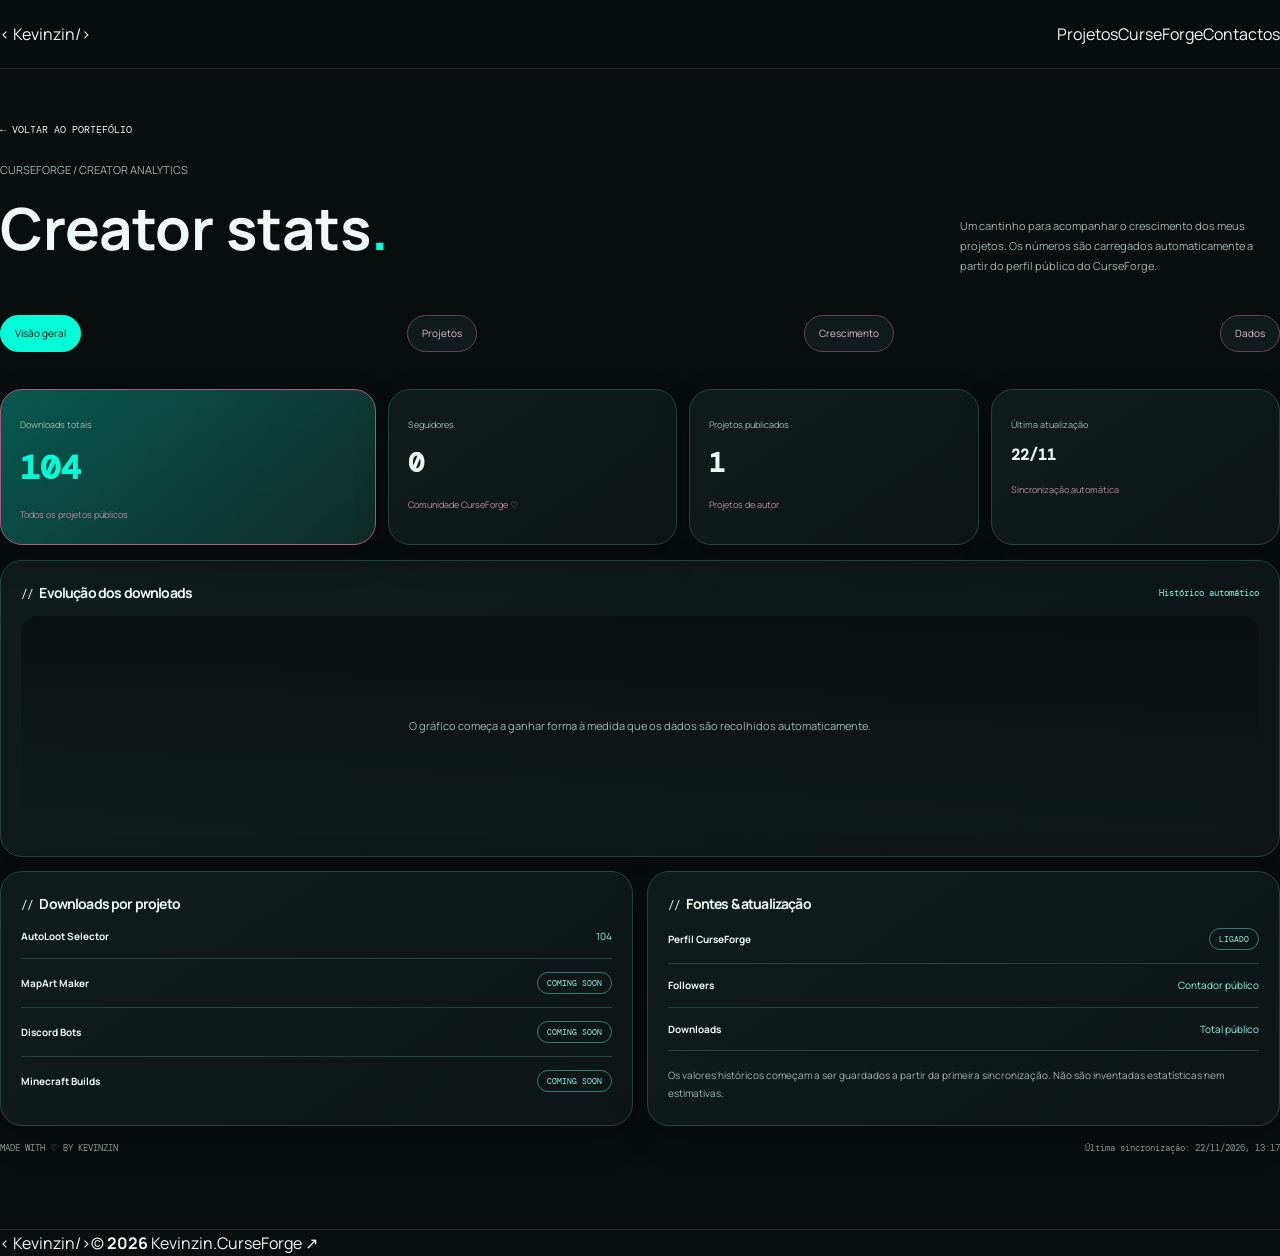
==== stats.html @ fdae1f4d "Match stats dashboard to aqua and black portfolio theme" ====
<!doctype html>
<html lang="pt-PT"><head><meta charset="utf-8"><meta name="viewport" content="width=device-width,initial-scale=1"><meta name="theme-color" content="#080d0d"><title>CurseForge Insights — Kevinzin</title>
<link rel="preconnect" href="https://fonts.googleapis.com"><link rel="preconnect" href="https://fonts.gstatic.com" crossorigin><link href="https://fonts.googleapis.com/css2?family=DM+Mono:wght@400;500&family=Manrope:wght@400;500;600;700;800&display=swap" rel="stylesheet"><link rel="stylesheet" href="style.css">
<style>
.insights{padding:45px 0 75px}.insights-head{display:flex;align-items:end;justify-content:space-between;gap:20px;margin-bottom:24px}.insights h1{font-size:clamp(38px,6vw,58px)}.insights-head p{max-width:320px;color:var(--muted);font-size:11px;line-height:1.8}.back-link{display:inline-flex;margin-bottom:24px;color:var(--rose);font:10px var(--mono)}.dash-tabs{display:flex;gap:8px;flex-wrap:wrap;margin:22px 0}.dash-tabs a{border:1px solid #69405a;border-radius:999px;padding:9px 14px;color:#e5bdd0;font-size:10px;background:#101c1b}.dash-tabs a.active,.dash-tabs a:hover{background:#03fcd7;color:#041311;border-color:#03fcd7}.overview-grid{display:grid;grid-template-columns:1.3fr repeat(3,1fr);gap:12px}.overview-card,.chart-card,.mini-card{border:1px solid #24433d;border-radius:22px;background:linear-gradient(145deg,#101c1b,#0d1515);box-shadow:0 12px 35px #08020833}.overview-card{padding:19px;min-height:115px}.overview-card small{font-size:9px;color:#a0b8b2}.overview-card strong{display:block;font:700 27px var(--mono);margin:9px 0;color:#effaf7}.overview-card span{font-size:9px;color:#b78da3}.overview-card.primary{background:linear-gradient(140deg,#07594f,#102b26);border-color:#a65d80}.overview-card.primary strong{font-size:34px;color:#03fcd7}.chart-card{margin-top:15px;padding:20px}.chart-heading{display:flex;justify-content:space-between;align-items:center;gap:15px;margin-bottom:12px}.chart-heading h2,.mini-card h2{font-size:14px;margin:0}.chart-heading h2:before,.mini-card h2:before{content:"// ";color:var(--rose)}.chart-heading span{font:9px var(--mono);color:#8cf7e6}.chart-area{height:220px;display:flex;align-items:center;justify-content:center;color:#a0b8b2;font-size:11px;text-align:center;border-radius:16px;background:linear-gradient(180deg,#080d0daa,#101c1b55);overflow:hidden}.chart-area svg{width:100%;height:100%}.lower-grid{display:grid;grid-template-columns:1fr 1fr;gap:14px;margin-top:14px}.mini-card{padding:20px;min-height:190px}.project-row{display:flex;align-items:center;justify-content:space-between;gap:12px;padding:13px 0;border-bottom:1px solid #24433d;font-size:10px}.project-row:last-child{border-bottom:0}.project-row strong{color:#effaf7}.project-row span{color:#8cf7e6}.status-pill{border:1px solid #347b70;border-radius:999px;padding:5px 9px;color:#8cf7e6!important;font:8px var(--mono)}.update-line{display:flex;justify-content:space-between;gap:10px;color:#809b93;font:9px var(--mono);margin-top:16px}.heart-note{color:#a0b8b2;font-size:10px;line-height:1.8;margin-top:15px}@media(max-width:720px){.overview-grid{grid-template-columns:repeat(2,1fr)}.overview-card.primary{grid-column:span 2}.lower-grid{grid-template-columns:1fr}.insights-head{display:block}.insights-head p{margin-bottom:0}}@media(max-width:390px){.overview-card{padding:14px}.overview-card strong{font-size:22px}}
</style><script src="stats.js" defer></script></head>
<body><header class="topbar"><nav class="wrap nav"><a class="brand" href="index.html">&lt; Kevinzin<span>/</span>&gt;</a><div class="nav-links" style="display:flex"><a href="index.html#projects">Projetos</a><a href="index.html#curseforge">CurseForge</a><a href="index.html#contactos">Contactos</a></div></nav></header>
<main class="wrap insights"><a class="back-link" href="index.html">← VOLTAR AO PORTEFÓLIO</a><div class="insights-head"><div><p class="micro">CURSEFORGE / CREATOR ANALYTICS</p><h1>Creator stats<span class="cyan">.</span></h1></div><p>Um cantinho para acompanhar o crescimento dos meus projetos. Os números são carregados automaticamente a partir do perfil público do CurseForge.</p></div>
<nav class="dash-tabs"><a class="active" href="#overview">Visão geral</a><a href="#projects">Projetos</a><a href="#growth">Crescimento</a><a href="#data">Dados</a></nav>
<section id="overview" class="overview-grid"><div class="overview-card primary"><small>Downloads totais</small><strong id="total-downloads">—</strong><span>Todos os projetos públicos</span></div><div class="overview-card"><small>Seguidores</small><strong id="total-followers">—</strong><span>Comunidade CurseForge ♡</span></div><div class="overview-card"><small>Projetos publicados</small><strong id="total-projects">—</strong><span>Projetos de autor</span></div><div class="overview-card"><small>Última atualização</small><strong id="last-update" style="font-size:15px">—</strong><span>Sincronização automática</span></div></section>
<section id="growth" class="chart-card"><div class="chart-heading"><h2>Evolução dos downloads</h2><span id="history-range">Histórico automático</span></div><div class="chart-area" id="downloads-chart">O gráfico começa a ganhar forma à medida que os dados são recolhidos automaticamente.</div></section>
<div class="lower-grid"><section id="projects" class="mini-card"><h2>Downloads por projeto</h2><div class="project-row"><strong>AutoLoot Selector</strong><span id="autoloot-downloads">—</span></div><div class="project-row"><strong>MapArt Maker</strong><span class="status-pill">COMING SOON</span></div><div class="project-row"><strong>Discord Bots</strong><span class="status-pill">COMING SOON</span></div><div class="project-row"><strong>Minecraft Builds</strong><span class="status-pill">COMING SOON</span></div></section><section id="data" class="mini-card"><h2>Fontes & atualização</h2><div class="project-row"><strong>Perfil CurseForge</strong><span class="status-pill">LIGADO</span></div><div class="project-row"><strong>Followers</strong><span>Contador público</span></div><div class="project-row"><strong>Downloads</strong><span>Total público</span></div><p class="heart-note">Os valores históricos começam a ser guardados a partir da primeira sincronização. Não são inventadas estatísticas nem estimativas.</p></section></div>
<div class="update-line"><span>MADE WITH ♡ BY KEVINZIN</span><span id="sync-status">A obter dados…</span></div></main>
<footer class="wrap footer"><a class="brand" href="index.html">&lt; Kevinzin<span>/</span>&gt;</a><span>© <b id="year"></b> Kevinzin.</span><a href="https://www.curseforge.com/members/_kevinzin_tuga_/projects" target="_blank" rel="noopener noreferrer">CurseForge ↗</a></footer></body></html>
---- style.css ----
*{box-sizing:border-box;margin:0;padding:0}:root{--bg:#080d0d;--alt:#0d1515;--card:#101c1b;--line:#24433d;--text:#effaf7;--muted:#a0b8b2;--aqua:#03fcd7;--soft:#8cf7e6;--mono:"DM Mono",monospace;--sans:Manrope,sans-serif}html{scroll-behavior:smooth;scroll-padding-top:85px}body{background:var(--bg);color:var(--text);font:16px var(--sans);line-height:1.65}a{text-decoration:none;color:inherit}button{font:inherit;cursor:pointer}.container{max-width:1000px;margin:auto;padding:0 24px}:focus-visible{outline:2px solid var(--aqua);outline-offset:3px}header{position:sticky;top:0;z-index:9;background:#080d0deF;backdrop-filter:blur(16px);border-bottom:1px solid #18332e}nav{height:68px;display:flex;justify-content:space-between;align-items:center}.logo{font:700 1.05rem var(--mono);letter-spacing:-.06em}.logo span,h1 span{color:var(--aqua)}.nav-right{display:flex;align-items:center;gap:24px}.nav-right a{font-size:.8rem;color:var(--muted)}.nav-right a:hover{color:var(--aqua)}.lang{border:1px solid #347b70;border-radius:999px;background:none;color:var(--aqua);padding:8px 13px;font:700 .7rem var(--mono)}.mobile-menu{display:none;background:none;border:0;color:var(--aqua);font-size:22px}.hero{padding:48px 0 65px;min-height:375px;display:flex;align-items:center}.hero-grid{width:100%;display:grid;grid-template-columns:1.35fr .8fr;gap:45px;align-items:center}.eyebrow{font: .68rem var(--mono);letter-spacing:.12em;color:var(--aqua);margin-bottom:17px}.eyebrow i,.creator-foot i{display:inline-block;width:7px;height:7px;border-radius:50%;background:var(--aqua);box-shadow:0 0 12px #03fcd799;margin-right:8px}.hero h1{font-size:clamp(3.5rem,8vw,5rem);line-height:1.08;letter-spacing:-.08em;margin-bottom:16px}.lead{max-width:590px;color:var(--muted);font-size:.94rem;line-height:1.9;font-weight:400}.lead b{font-weight:400}.actions{display:flex;gap:10px;flex-wrap:wrap;margin-top:23px}.btn{display:inline-flex;align-items:center;gap:8px;border:1px solid var(--aqua);border-radius:999px;padding:10px 18px;background:var(--aqua);color:#041311;font-size:.78rem;font-weight:800;transition:.2s}.btn:hover{transform:translateY(-2px);box-shadow:0 8px 25px #03fcd733}.btn.ghost{background:transparent;color:var(--soft);border-color:#315e55}.btn.small{padding:8px 14px;font-size:.7rem}.motto{font: .7rem var(--mono);color:#78938b;margin-top:26px}.avatar-wrap{display:flex;justify-content:center}.avatar{width:225px;aspect-ratio:1;border-radius:50%;padding:7px;background:linear-gradient(145deg,var(--aqua),#07594f);box-shadow:0 0 0 11px #03fcd70d,0 15px 55px #03fcd71b}.avatar>div{width:100%;height:100%;border-radius:50%;display:grid;place-items:center;position:relative;background:radial-gradient(circle at 30% 25%,#1c3b35,#0a1211 70%);border:1px solid #4b9487;color:var(--aqua);font-size:100px;font-weight:800}.avatar small{position:absolute;right:24%;top:22%;font-size:22px}.block{padding:68px 0}.block.alt{background:var(--alt);border-block:1px solid #18332e}h2{font-size:2rem;letter-spacing:-.06em;margin-bottom:28px}h2:before{content:"// ";color:var(--aqua);font: .8em var(--mono)}.tabs{display:flex;gap:8px;flex-wrap:wrap;margin-bottom:14px}.tab{padding:8px 17px;border-radius:999px;border:1px solid var(--line);background:transparent;color:var(--muted);font-size:.75rem;font-weight:700}.tab:hover,.tab.active{background:var(--aqua);border-color:var(--aqua);color:#041311}.tab small{font: .65rem var(--mono);margin-left:4px}.tab-desc,.section-desc{color:var(--muted);font-size:.82rem;margin-bottom:22px}.pgrid{display:grid;grid-template-columns:repeat(2,minmax(0,1fr));gap:18px}.project{min-height:280px;padding:22px;border-radius:18px;border:1px solid var(--line);background:var(--card);display:flex;flex-direction:column;align-items:flex-start;transition:.2s}.project:not(.disabled):hover{transform:translateY(-4px);border-color:var(--aqua);box-shadow:0 12px 35px #0005}.project-icon{width:43px;height:43px;border-radius:14px;background:#03fcd719;border:1px solid #03fcd744;display:grid;place-items:center;color:var(--aqua);font-size:22px;margin-bottom:15px}.project>small{font: .62rem var(--mono);letter-spacing:.1em;color:var(--soft)}.project h3{font-size:1.1rem;margin:7px 0}.project p{font-size:.78rem;color:var(--muted);line-height:1.75;margin-bottom:16px}.chips{display:flex;gap:7px;flex-wrap:wrap;margin-top:auto}.chips i{font: .63rem var(--mono);font-style:normal;padding:4px 9px;border:1px solid #28594f;border-radius:999px;background:#03fcd711;color:#a5eadd}.project>b{font-size:.72rem;color:var(--aqua);margin-top:15px}.project.disabled{cursor:default;opacity:.7}.project.disabled>b{color:#77918a}.projects-bottom{display:flex;justify-content:space-between;align-items:center;margin-top:18px;color:var(--muted);font-size:.7rem}.projects-bottom .tab{color:var(--soft)}.skills{display:grid;grid-template-columns:repeat(3,1fr);gap:18px}.skill-group{background:var(--card);border:1px solid var(--line);border-radius:18px;padding:21px;transition:.2s}.skill-group:hover{border-color:#31786c;transform:translateY(-2px)}.skill-group h3{font-size:1rem;margin-bottom:16px}.skill-icons{display:flex;gap:10px;margin-bottom:17px}.skill-icons i{width:47px;height:47px;border-radius:14px;display:grid;place-items:center;background:#03fcd718;border:1px solid #28594f;color:var(--aqua);font:700 .95rem var(--mono);font-style:normal}.creator-card{border:1px solid var(--line);border-radius:20px;background:var(--card);overflow:hidden}.creator-head{display:flex;align-items:center;gap:15px;padding:21px 23px}.creator-avatar{width:54px;height:54px;border-radius:18px;background:linear-gradient(145deg,var(--aqua),#087568);color:#031512;display:grid;place-items:center;font-weight:800;font-size:25px}.creator-info{flex:1}.creator-head h3{font-size:.95rem}.creator-head p{font-size:.68rem;color:var(--muted)}.creator-stats{display:grid;grid-template-columns:repeat(3,1fr);border-block:1px solid var(--line)}.creator-stats>div{padding:19px 23px;display:flex;flex-direction:column;gap:4px;border-right:1px solid var(--line)}.creator-stats>div:last-child{border:0}.creator-stats strong{font:700 1.6rem var(--mono);color:var(--aqua)}.creator-stats span{font-size:.7rem;color:var(--muted)}.creator-foot{display:flex;justify-content:space-between;gap:12px;padding:12px 21px;color:#809b93;font: .63rem var(--mono)}.creator-foot i{width:6px;height:6px}.cta{text-align:center;background:radial-gradient(ellipse at 50% 120%,#06443c66,transparent 65%)}.cta h2{margin-bottom:10px}.cta p{font-size:.82rem;color:var(--muted);max-width:470px;margin:0 auto}.cta .actions{justify-content:center}footer{border-top:1px solid #18332e}.foot{min-height:75px;display:flex;align-items:center;justify-content:space-between;gap:15px}.foot>span,.foot>a:last-child{font: .65rem var(--mono);color:#78938b}.foot>a:last-child:hover{color:var(--aqua)}@media(max-width:760px){.hero-grid{grid-template-columns:1fr .6fr;gap:18px}.avatar{width:170px}.skills{grid-template-columns:1fr 1fr}}@media(max-width:600px){.container{padding:0 18px}.mobile-menu{display:block}.nav-right{display:none;position:absolute;top:68px;left:0;right:0;padding:20px;background:#091110;border-bottom:1px solid var(--line);flex-direction:column;align-items:flex-start;gap:17px}.nav-right.open{display:flex}.hero-grid{grid-template-columns:1fr}.avatar-wrap{grid-row:1;justify-content:flex-start}.avatar{width:115px;padding:4px}.avatar>div{font-size:55px}.hero{padding:45px 0}.hero h1{font-size:3.4rem}.block{padding:52px 0}.pgrid,.skills{grid-template-columns:1fr}.project{min-height:250px}.creator-head{flex-wrap:wrap}.creator-head .btn{margin-left:0}.creator-stats>div{padding:15px 10px}.creator-stats strong{font-size:1.15rem}.creator-stats span{font-size:.62rem}.projects-bottom,.foot{align-items:flex-start;flex-direction:column}.foot{padding:18px 0}}@media(prefers-reduced-motion:reduce){*{scroll-behavior:auto!important;transition:none!important}}
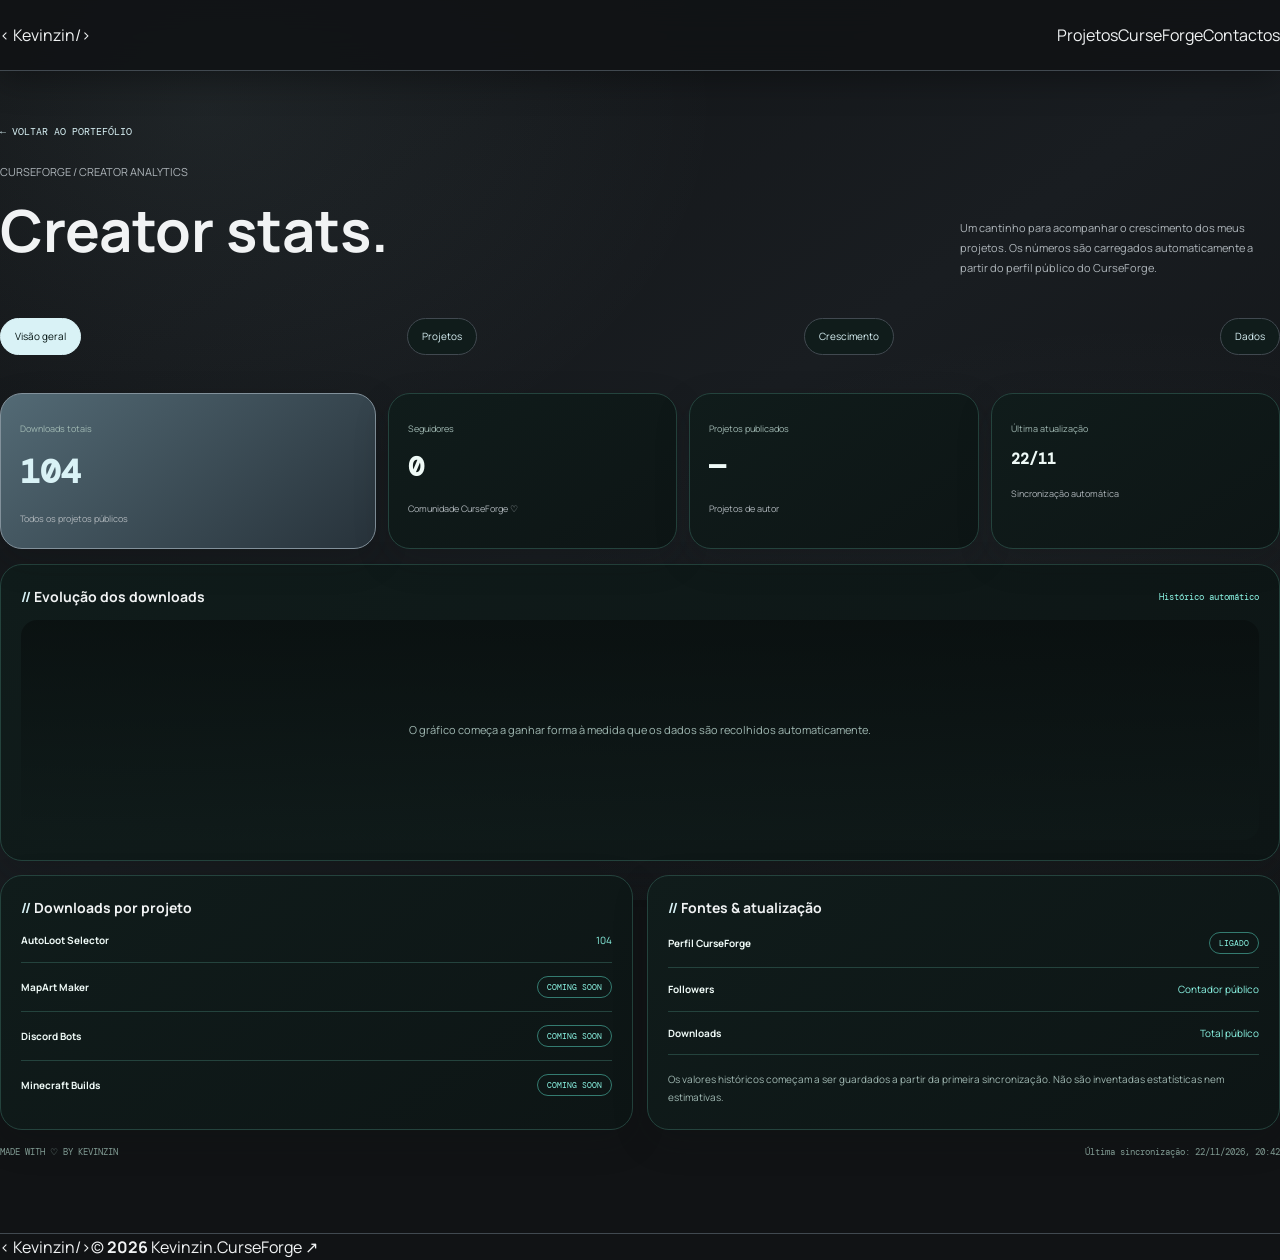
==== commit 79fc070f: "Match CurseForge dashboard to avatar-inspired monochrome palette" ====
--- a/stats.html
+++ b/stats.html
@@ -1,8 +1,8 @@
 <!doctype html>
-<html lang="pt-PT"><head><meta charset="utf-8"><meta name="viewport" content="width=device-width,initial-scale=1"><meta name="theme-color" content="#080d0d"><title>CurseForge Insights — Kevinzin</title>
+<html lang="pt-PT"><head><meta charset="utf-8"><meta name="viewport" content="width=device-width,initial-scale=1"><meta name="theme-color" content="#111315"><title>Estatísticas CurseForge — __Kevinzin_tuga__tuga_</title>
 <link rel="preconnect" href="https://fonts.googleapis.com"><link rel="preconnect" href="https://fonts.gstatic.com" crossorigin><link href="https://fonts.googleapis.com/css2?family=DM+Mono:wght@400;500&family=Manrope:wght@400;500;600;700;800&display=swap" rel="stylesheet"><link rel="stylesheet" href="style.css">
 <style>
-.insights{padding:45px 0 75px}.insights-head{display:flex;align-items:end;justify-content:space-between;gap:20px;margin-bottom:24px}.insights h1{font-size:clamp(38px,6vw,58px)}.insights-head p{max-width:320px;color:var(--muted);font-size:11px;line-height:1.8}.back-link{display:inline-flex;margin-bottom:24px;color:var(--rose);font:10px var(--mono)}.dash-tabs{display:flex;gap:8px;flex-wrap:wrap;margin:22px 0}.dash-tabs a{border:1px solid #69405a;border-radius:999px;padding:9px 14px;color:#e5bdd0;font-size:10px;background:#101c1b}.dash-tabs a.active,.dash-tabs a:hover{background:#03fcd7;color:#041311;border-color:#03fcd7}.overview-grid{display:grid;grid-template-columns:1.3fr repeat(3,1fr);gap:12px}.overview-card,.chart-card,.mini-card{border:1px solid #24433d;border-radius:22px;background:linear-gradient(145deg,#101c1b,#0d1515);box-shadow:0 12px 35px #08020833}.overview-card{padding:19px;min-height:115px}.overview-card small{font-size:9px;color:#a0b8b2}.overview-card strong{display:block;font:700 27px var(--mono);margin:9px 0;color:#effaf7}.overview-card span{font-size:9px;color:#b78da3}.overview-card.primary{background:linear-gradient(140deg,#07594f,#102b26);border-color:#a65d80}.overview-card.primary strong{font-size:34px;color:#03fcd7}.chart-card{margin-top:15px;padding:20px}.chart-heading{display:flex;justify-content:space-between;align-items:center;gap:15px;margin-bottom:12px}.chart-heading h2,.mini-card h2{font-size:14px;margin:0}.chart-heading h2:before,.mini-card h2:before{content:"// ";color:var(--rose)}.chart-heading span{font:9px var(--mono);color:#8cf7e6}.chart-area{height:220px;display:flex;align-items:center;justify-content:center;color:#a0b8b2;font-size:11px;text-align:center;border-radius:16px;background:linear-gradient(180deg,#080d0daa,#101c1b55);overflow:hidden}.chart-area svg{width:100%;height:100%}.lower-grid{display:grid;grid-template-columns:1fr 1fr;gap:14px;margin-top:14px}.mini-card{padding:20px;min-height:190px}.project-row{display:flex;align-items:center;justify-content:space-between;gap:12px;padding:13px 0;border-bottom:1px solid #24433d;font-size:10px}.project-row:last-child{border-bottom:0}.project-row strong{color:#effaf7}.project-row span{color:#8cf7e6}.status-pill{border:1px solid #347b70;border-radius:999px;padding:5px 9px;color:#8cf7e6!important;font:8px var(--mono)}.update-line{display:flex;justify-content:space-between;gap:10px;color:#809b93;font:9px var(--mono);margin-top:16px}.heart-note{color:#a0b8b2;font-size:10px;line-height:1.8;margin-top:15px}@media(max-width:720px){.overview-grid{grid-template-columns:repeat(2,1fr)}.overview-card.primary{grid-column:span 2}.lower-grid{grid-template-columns:1fr}.insights-head{display:block}.insights-head p{margin-bottom:0}}@media(max-width:390px){.overview-card{padding:14px}.overview-card strong{font-size:22px}}
+.insights{padding:45px 0 75px}.insights-head{display:flex;align-items:end;justify-content:space-between;gap:20px;margin-bottom:24px}.insights h1{font-size:clamp(38px,6vw,58px)}.insights-head p{max-width:320px;color:var(--muted);font-size:11px;line-height:1.8}.back-link{display:inline-flex;margin-bottom:24px;color:var(--ice);font:10px var(--mono)}.dash-tabs{display:flex;gap:8px;flex-wrap:wrap;margin:22px 0}.dash-tabs a{border:1px solid #414950;border-radius:999px;padding:9px 14px;color:#d9f2f6;font-size:10px;background:#101c1b}.dash-tabs a.active,.dash-tabs a:hover{background:#d9f2f6;color:#041311;border-color:#d9f2f6}.overview-grid{display:grid;grid-template-columns:1.3fr repeat(3,1fr);gap:12px}.overview-card,.chart-card,.mini-card{border:1px solid #24433d;border-radius:22px;background:linear-gradient(145deg,#101c1b,#0d1515);box-shadow:0 12px 35px #11131533}.overview-card{padding:19px;min-height:115px}.overview-card small{font-size:9px;color:#a0b8b2}.overview-card strong{display:block;font:700 27px var(--mono);margin:9px 0;color:#effaf7}.overview-card span{font-size:9px;color:#aeb5ba}.overview-card.primary{background:linear-gradient(140deg,#536a75,#27323a);border-color:#82919b}.overview-card.primary strong{font-size:34px;color:#d9f2f6}.chart-card{margin-top:15px;padding:20px}.chart-heading{display:flex;justify-content:space-between;align-items:center;gap:15px;margin-bottom:12px}.chart-heading h2,.mini-card h2{font-size:14px;margin:0}.chart-heading h2:before,.mini-card h2:before{content:"// ";color:var(--ice)}.chart-heading span{font:9px var(--mono);color:#8cf7e6}.chart-area{height:220px;display:flex;align-items:center;justify-content:center;color:#a0b8b2;font-size:11px;text-align:center;border-radius:16px;background:linear-gradient(180deg,#080d0daa,#101c1b55);overflow:hidden}.chart-area svg{width:100%;height:100%}.lower-grid{display:grid;grid-template-columns:1fr 1fr;gap:14px;margin-top:14px}.mini-card{padding:20px;min-height:190px}.project-row{display:flex;align-items:center;justify-content:space-between;gap:12px;padding:13px 0;border-bottom:1px solid #24433d;font-size:10px}.project-row:last-child{border-bottom:0}.project-row strong{color:#effaf7}.project-row span{color:#8cf7e6}.status-pill{border:1px solid #347b70;border-radius:999px;padding:5px 9px;color:#8cf7e6!important;font:8px var(--mono)}.update-line{display:flex;justify-content:space-between;gap:10px;color:#809b93;font:9px var(--mono);margin-top:16px}.heart-note{color:#a0b8b2;font-size:10px;line-height:1.8;margin-top:15px}@media(max-width:720px){.overview-grid{grid-template-columns:repeat(2,1fr)}.overview-card.primary{grid-column:span 2}.lower-grid{grid-template-columns:1fr}.insights-head{display:block}.insights-head p{margin-bottom:0}}@media(max-width:390px){.overview-card{padding:14px}.overview-card strong{font-size:22px}}
 </style><script src="stats.js" defer></script></head>
 <body><header class="topbar"><nav class="wrap nav"><a class="brand" href="index.html">&lt; Kevinzin<span>/</span>&gt;</a><div class="nav-links" style="display:flex"><a href="index.html#projects">Projetos</a><a href="index.html#curseforge">CurseForge</a><a href="index.html#contactos">Contactos</a></div></nav></header>
 <main class="wrap insights"><a class="back-link" href="index.html">← VOLTAR AO PORTEFÓLIO</a><div class="insights-head"><div><p class="micro">CURSEFORGE / CREATOR ANALYTICS</p><h1>Creator stats<span class="cyan">.</span></h1></div><p>Um cantinho para acompanhar o crescimento dos meus projetos. Os números são carregados automaticamente a partir do perfil público do CurseForge.</p></div>
--- a/style.css
+++ b/style.css
@@ -1 +1,69 @@
-*{box-sizing:border-box;margin:0;padding:0}:root{--bg:#080d0d;--alt:#0d1515;--card:#101c1b;--line:#24433d;--text:#effaf7;--muted:#a0b8b2;--aqua:#03fcd7;--soft:#8cf7e6;--mono:"DM Mono",monospace;--sans:Manrope,sans-serif}html{scroll-behavior:smooth;scroll-padding-top:85px}body{background:var(--bg);color:var(--text);font:16px var(--sans);line-height:1.65}a{text-decoration:none;color:inherit}button{font:inherit;cursor:pointer}.container{max-width:1000px;margin:auto;padding:0 24px}:focus-visible{outline:2px solid var(--aqua);outline-offset:3px}header{position:sticky;top:0;z-index:9;background:#080d0deF;backdrop-filter:blur(16px);border-bottom:1px solid #18332e}nav{height:68px;display:flex;justify-content:space-between;align-items:center}.logo{font:700 1.05rem var(--mono);letter-spacing:-.06em}.logo span,h1 span{color:var(--aqua)}.nav-right{display:flex;align-items:center;gap:24px}.nav-right a{font-size:.8rem;color:var(--muted)}.nav-right a:hover{color:var(--aqua)}.lang{border:1px solid #347b70;border-radius:999px;background:none;color:var(--aqua);padding:8px 13px;font:700 .7rem var(--mono)}.mobile-menu{display:none;background:none;border:0;color:var(--aqua);font-size:22px}.hero{padding:48px 0 65px;min-height:375px;display:flex;align-items:center}.hero-grid{width:100%;display:grid;grid-template-columns:1.35fr .8fr;gap:45px;align-items:center}.eyebrow{font: .68rem var(--mono);letter-spacing:.12em;color:var(--aqua);margin-bottom:17px}.eyebrow i,.creator-foot i{display:inline-block;width:7px;height:7px;border-radius:50%;background:var(--aqua);box-shadow:0 0 12px #03fcd799;margin-right:8px}.hero h1{font-size:clamp(3.5rem,8vw,5rem);line-height:1.08;letter-spacing:-.08em;margin-bottom:16px}.lead{max-width:590px;color:var(--muted);font-size:.94rem;line-height:1.9;font-weight:400}.lead b{font-weight:400}.actions{display:flex;gap:10px;flex-wrap:wrap;margin-top:23px}.btn{display:inline-flex;align-items:center;gap:8px;border:1px solid var(--aqua);border-radius:999px;padding:10px 18px;background:var(--aqua);color:#041311;font-size:.78rem;font-weight:800;transition:.2s}.btn:hover{transform:translateY(-2px);box-shadow:0 8px 25px #03fcd733}.btn.ghost{background:transparent;color:var(--soft);border-color:#315e55}.btn.small{padding:8px 14px;font-size:.7rem}.motto{font: .7rem var(--mono);color:#78938b;margin-top:26px}.avatar-wrap{display:flex;justify-content:center}.avatar{width:225px;aspect-ratio:1;border-radius:50%;padding:7px;background:linear-gradient(145deg,var(--aqua),#07594f);box-shadow:0 0 0 11px #03fcd70d,0 15px 55px #03fcd71b}.avatar>div{width:100%;height:100%;border-radius:50%;display:grid;place-items:center;position:relative;background:radial-gradient(circle at 30% 25%,#1c3b35,#0a1211 70%);border:1px solid #4b9487;color:var(--aqua);font-size:100px;font-weight:800}.avatar small{position:absolute;right:24%;top:22%;font-size:22px}.block{padding:68px 0}.block.alt{background:var(--alt);border-block:1px solid #18332e}h2{font-size:2rem;letter-spacing:-.06em;margin-bottom:28px}h2:before{content:"// ";color:var(--aqua);font: .8em var(--mono)}.tabs{display:flex;gap:8px;flex-wrap:wrap;margin-bottom:14px}.tab{padding:8px 17px;border-radius:999px;border:1px solid var(--line);background:transparent;color:var(--muted);font-size:.75rem;font-weight:700}.tab:hover,.tab.active{background:var(--aqua);border-color:var(--aqua);color:#041311}.tab small{font: .65rem var(--mono);margin-left:4px}.tab-desc,.section-desc{color:var(--muted);font-size:.82rem;margin-bottom:22px}.pgrid{display:grid;grid-template-columns:repeat(2,minmax(0,1fr));gap:18px}.project{min-height:280px;padding:22px;border-radius:18px;border:1px solid var(--line);background:var(--card);display:flex;flex-direction:column;align-items:flex-start;transition:.2s}.project:not(.disabled):hover{transform:translateY(-4px);border-color:var(--aqua);box-shadow:0 12px 35px #0005}.project-icon{width:43px;height:43px;border-radius:14px;background:#03fcd719;border:1px solid #03fcd744;display:grid;place-items:center;color:var(--aqua);font-size:22px;margin-bottom:15px}.project>small{font: .62rem var(--mono);letter-spacing:.1em;color:var(--soft)}.project h3{font-size:1.1rem;margin:7px 0}.project p{font-size:.78rem;color:var(--muted);line-height:1.75;margin-bottom:16px}.chips{display:flex;gap:7px;flex-wrap:wrap;margin-top:auto}.chips i{font: .63rem var(--mono);font-style:normal;padding:4px 9px;border:1px solid #28594f;border-radius:999px;background:#03fcd711;color:#a5eadd}.project>b{font-size:.72rem;color:var(--aqua);margin-top:15px}.project.disabled{cursor:default;opacity:.7}.project.disabled>b{color:#77918a}.projects-bottom{display:flex;justify-content:space-between;align-items:center;margin-top:18px;color:var(--muted);font-size:.7rem}.projects-bottom .tab{color:var(--soft)}.skills{display:grid;grid-template-columns:repeat(3,1fr);gap:18px}.skill-group{background:var(--card);border:1px solid var(--line);border-radius:18px;padding:21px;transition:.2s}.skill-group:hover{border-color:#31786c;transform:translateY(-2px)}.skill-group h3{font-size:1rem;margin-bottom:16px}.skill-icons{display:flex;gap:10px;margin-bottom:17px}.skill-icons i{width:47px;height:47px;border-radius:14px;display:grid;place-items:center;background:#03fcd718;border:1px solid #28594f;color:var(--aqua);font:700 .95rem var(--mono);font-style:normal}.creator-card{border:1px solid var(--line);border-radius:20px;background:var(--card);overflow:hidden}.creator-head{display:flex;align-items:center;gap:15px;padding:21px 23px}.creator-avatar{width:54px;height:54px;border-radius:18px;background:linear-gradient(145deg,var(--aqua),#087568);color:#031512;display:grid;place-items:center;font-weight:800;font-size:25px}.creator-info{flex:1}.creator-head h3{font-size:.95rem}.creator-head p{font-size:.68rem;color:var(--muted)}.creator-stats{display:grid;grid-template-columns:repeat(3,1fr);border-block:1px solid var(--line)}.creator-stats>div{padding:19px 23px;display:flex;flex-direction:column;gap:4px;border-right:1px solid var(--line)}.creator-stats>div:last-child{border:0}.creator-stats strong{font:700 1.6rem var(--mono);color:var(--aqua)}.creator-stats span{font-size:.7rem;color:var(--muted)}.creator-foot{display:flex;justify-content:space-between;gap:12px;padding:12px 21px;color:#809b93;font: .63rem var(--mono)}.creator-foot i{width:6px;height:6px}.cta{text-align:center;background:radial-gradient(ellipse at 50% 120%,#06443c66,transparent 65%)}.cta h2{margin-bottom:10px}.cta p{font-size:.82rem;color:var(--muted);max-width:470px;margin:0 auto}.cta .actions{justify-content:center}footer{border-top:1px solid #18332e}.foot{min-height:75px;display:flex;align-items:center;justify-content:space-between;gap:15px}.foot>span,.foot>a:last-child{font: .65rem var(--mono);color:#78938b}.foot>a:last-child:hover{color:var(--aqua)}@media(max-width:760px){.hero-grid{grid-template-columns:1fr .6fr;gap:18px}.avatar{width:170px}.skills{grid-template-columns:1fr 1fr}}@media(max-width:600px){.container{padding:0 18px}.mobile-menu{display:block}.nav-right{display:none;position:absolute;top:68px;left:0;right:0;padding:20px;background:#091110;border-bottom:1px solid var(--line);flex-direction:column;align-items:flex-start;gap:17px}.nav-right.open{display:flex}.hero-grid{grid-template-columns:1fr}.avatar-wrap{grid-row:1;justify-content:flex-start}.avatar{width:115px;padding:4px}.avatar>div{font-size:55px}.hero{padding:45px 0}.hero h1{font-size:3.4rem}.block{padding:52px 0}.pgrid,.skills{grid-template-columns:1fr}.project{min-height:250px}.creator-head{flex-wrap:wrap}.creator-head .btn{margin-left:0}.creator-stats>div{padding:15px 10px}.creator-stats strong{font-size:1.15rem}.creator-stats span{font-size:.62rem}.projects-bottom,.foot{align-items:flex-start;flex-direction:column}.foot{padding:18px 0}}@media(prefers-reduced-motion:reduce){*{scroll-behavior:auto!important;transition:none!important}}+*{box-sizing:border-box;margin:0;padding:0}:root{--bg:#080d0d;--alt:#0d1515;--card:#101c1b;--line:#24433d;--text:#effaf7;--muted:#a0b8b2;--aqua:#03fcd7;--soft:#8cf7e6;--mono:"DM Mono",monospace;--sans:Manrope,sans-serif}html{min-height:100%;background:var(--bg)}body{min-height:100vh;background:var(--bg);color:var(--text);font:16px var(--sans);line-height:1.65;overflow-x:hidden}a{text-decoration:none;color:inherit}button{font:inherit;cursor:pointer}.container{max-width:1050px;margin:auto;padding:0 24px}:focus-visible{outline:2px solid var(--aqua);outline-offset:4px}.pixel-field{position:fixed;inset:0;pointer-events:none;z-index:-1;opacity:.3;background-image:linear-gradient(90deg,#03fcd70b 1px,transparent 1px),linear-gradient(#03fcd70b 1px,transparent 1px),radial-gradient(#03fcd71c 1px,transparent 1px);background-size:44px 44px,44px 44px,90px 90px;mask-image:linear-gradient(to bottom,black,transparent 90%);animation:grid-drift 35s linear infinite}.pixel-field:after{content:"";position:absolute;inset:-20%;background:linear-gradient(115deg,transparent 35%,#03fcd710 48%,transparent 56%);transform:translateX(-70%);animation:scan 12s ease-in-out infinite}header{position:sticky;top:0;z-index:10;background:#080d0ded;backdrop-filter:blur(18px);border-bottom:1px solid #18332e}nav{height:70px;display:flex;align-items:center;justify-content:space-between;gap:18px}.logo{font:700 .95rem var(--mono);letter-spacing:-.06em;color:var(--text);white-space:nowrap}.nav-right{display:flex;align-items:center;gap:7px}.nav-tab,.lang{border:1px solid transparent;border-radius:999px;background:transparent;color:var(--muted);padding:9px 13px;font-size:.73rem;transition:.2s}.nav-tab:hover,.nav-tab.active{color:var(--aqua);border-color:#27665b;background:#03fcd711}.lang{border-color:#347b70;color:var(--aqua);font:700 .68rem var(--mono);margin-left:7px}.mobile-menu{display:none;background:none;border:0;color:var(--aqua);font-size:23px}.main-shell{min-height:calc(100vh - 145px);display:flex;flex-direction:column}.tab-panel{width:100%;flex:1;padding:58px 0 66px;animation:panel-in .42s cubic-bezier(.2,.8,.2,1) both}.tab-panel[hidden]{display:none!important}.tab-panel.active{display:block}.hero{min-height:455px;display:flex;align-items:center}.hero-grid{display:grid;grid-template-columns:1.25fr .75fr;align-items:center;gap:55px}.eyebrow{font: .68rem var(--mono);letter-spacing:.13em;color:var(--aqua);margin-bottom:17px}.eyebrow i,.creator-foot i,.status-pill i{display:inline-block;width:7px;height:7px;border-radius:50%;background:var(--aqua);box-shadow:0 0 12px #03fcd799;margin-right:8px}.hero h1{font-size:clamp(2.8rem,6vw,4.8rem);line-height:1.08;letter-spacing:-.085em;margin-bottom:17px;overflow-wrap:anywhere}.hero h1 span,.page-heading h2 span,.contact-panel h2 span{color:var(--aqua)}.lead{max-width:580px;color:var(--muted);font-size:.94rem;line-height:1.9}.actions{display:flex;gap:11px;flex-wrap:wrap;margin-top:24px}.btn{display:inline-flex;align-items:center;justify-content:center;gap:9px;border:1px solid var(--aqua);border-radius:999px;padding:11px 19px;background:var(--aqua);color:#041311;font-size:.78rem;font-weight:800;transition:transform .2s,box-shadow .2s,filter .2s}.btn:hover{transform:translateY(-3px);box-shadow:0 9px 26px #03fcd733;filter:brightness(1.06)}.btn.ghost{background:transparent;color:var(--soft);border-color:#315e55}.btn.small{padding:9px 15px;font-size:.7rem}.motto{font: .7rem var(--mono);color:#78938b;margin-top:27px}.avatar-wrap{display:flex;justify-content:center;align-items:center}.avatar-orbit{width:min(275px,65vw);aspect-ratio:1;border-radius:50%;padding:8px;position:relative;background:conic-gradient(from 0deg,var(--aqua),#07584f,var(--aqua),#163d37,var(--aqua));box-shadow:0 0 0 11px #03fcd70b,0 18px 70px #03fcd71c;animation:orbit-spin 18s linear infinite}.avatar-orbit:before{content:"";position:absolute;inset:15px;border:1px dashed #8cf7e66b;border-radius:50%;animation:orbit-spin 24s linear infinite reverse}.avatar-image{width:100%;height:100%;display:block;object-fit:cover;border-radius:50%;border:3px solid #0b1715;position:relative;z-index:1;animation:none}.orbit-dot{position:absolute;width:13px;height:13px;background:var(--aqua);border:3px solid var(--bg);border-radius:50%;top:12%;right:16%;z-index:2;box-shadow:0 0 16px var(--aqua)}.home-bottom{border-top:1px solid #1b3933;padding-top:18px;display:flex;justify-content:space-between;align-items:center}.status-pill{border:1px solid #24574d;border-radius:999px;padding:7px 13px;color:var(--soft);font-size:.67rem}.status-pill i{width:6px;height:6px}.mono-note{font: .62rem var(--mono);letter-spacing:.08em;color:#648078}.page-heading{margin-bottom:30px}.page-heading .eyebrow{margin-bottom:8px}.page-heading h2,.contact-panel h2{font-size:2.4rem;letter-spacing:-.07em}.page-heading>p:last-child{color:var(--muted);font-size:.83rem;margin-top:8px}.tabs{display:flex;gap:8px;flex-wrap:wrap;margin-bottom:22px}.filter-btn{padding:9px 16px;border-radius:999px;border:1px solid var(--line);background:transparent;color:var(--muted);font-size:.74rem;font-weight:700;transition:.2s}.filter-btn:hover,.filter-btn.active{background:var(--aqua);border-color:var(--aqua);color:#041311}.filter-btn small{font: .65rem var(--mono);margin-left:4px}.pgrid{display:grid;grid-template-columns:repeat(2,minmax(0,1fr));gap:17px}.project{min-height:270px;padding:22px;border-radius:19px;border:1px solid var(--line);background:linear-gradient(145deg,#11201d,#0c1514);display:flex;flex-direction:column;align-items:flex-start;transition:transform .22s,border-color .22s,box-shadow .22s;position:relative;overflow:hidden}.project:before{content:"";position:absolute;left:0;top:0;width:100%;height:2px;background:linear-gradient(90deg,var(--aqua),transparent);opacity:.55}.project:not(.disabled):hover{transform:translateY(-5px);border-color:var(--aqua);box-shadow:0 14px 35px #0006}.project[hidden]{display:none!important}.project-icon{width:43px;height:43px;border-radius:14px;background:#03fcd719;border:1px solid #03fcd744;display:grid;place-items:center;color:var(--aqua);font-size:22px;margin-bottom:15px}.project>small{font: .62rem var(--mono);letter-spacing:.1em;color:var(--soft)}.project h3{font-size:1.1rem;margin:7px 0}.project p{font-size:.78rem;color:var(--muted);line-height:1.75;margin-bottom:16px}.chips{display:flex;gap:7px;flex-wrap:wrap;margin-top:auto}.chips i{font: .63rem var(--mono);font-style:normal;padding:4px 9px;border:1px solid #28594f;border-radius:999px;background:#03fcd711;color:#a5eadd}.project>b{font-size:.72rem;color:var(--aqua);margin-top:15px}.project.disabled{cursor:default;opacity:.7}.project.disabled>b{color:#77918a}.filter-empty{color:var(--muted);padding:24px 0}.projects-bottom{display:flex;justify-content:space-between;align-items:center;margin-top:19px;color:var(--muted);font-size:.7rem}.text-link{color:var(--aqua);font-size:.72rem}.text-link:hover{text-decoration:underline}.skills{display:grid;grid-template-columns:repeat(3,1fr);gap:17px}.skill-group{background:linear-gradient(145deg,#11201d,#0c1514);border:1px solid var(--line);border-radius:19px;padding:22px;min-height:190px;transition:.2s}.skill-group:hover{border-color:#31786c;transform:translateY(-3px)}.skill-group h3{font-size:1rem;margin-bottom:22px}.skill-icons{display:flex;gap:17px;flex-wrap:wrap}.skill-icons>span{min-width:60px;display:flex;flex-direction:column;align-items:center;gap:8px;color:var(--muted)}.skill-icons img{width:43px;height:43px;object-fit:contain;filter:drop-shadow(0 4px 10px #0007)}.skill-icons small{font: .62rem var(--mono)}.block-symbol b{width:43px;height:43px;border-radius:11px;display:grid;place-items:center;font-size:27px;color:#061512;background:linear-gradient(145deg,#a4f9e9,#21a991);box-shadow:inset -5px -5px #075c50,0 4px 12px #0007}.bukkit-symbol b{background:linear-gradient(145deg,#e8e8e8,#a0aaa7);box-shadow:inset -5px -5px #687a75;color:#20352f}.worldedit-symbol b{background:linear-gradient(145deg,#9ef9e9,#168d7b);box-shadow:inset -5px -5px #075c50}.creator-card{border:1px solid var(--line);border-radius:21px;background:linear-gradient(145deg,#11201d,#0c1514);overflow:hidden}.creator-head{display:flex;align-items:center;gap:15px;padding:21px 23px}.creator-avatar{width:55px;height:55px;border-radius:17px;overflow:hidden;border:2px solid #2d8b7c}.creator-avatar img{width:100%;height:100%;object-fit:cover}.creator-info{flex:1}.creator-head h3{font-size:.95rem}.creator-head p{font-size:.68rem;color:var(--muted)}.creator-stats{display:grid;grid-template-columns:repeat(3,1fr);border-block:1px solid var(--line)}.creator-stats>div{padding:20px 23px;display:flex;flex-direction:column;gap:4px;border-right:1px solid var(--line)}.creator-stats>div:last-child{border:0}.creator-stats strong{font:700 1.6rem var(--mono);color:var(--aqua)}.creator-stats span{font-size:.7rem;color:var(--muted)}.creator-foot{display:flex;justify-content:space-between;gap:12px;padding:12px 21px;color:#809b93;font: .63rem var(--mono)}.creator-foot i{width:6px;height:6px}.stats-detail{display:inline-block;margin-top:18px}.contact-panel{min-height:480px;border:1px solid var(--line);border-radius:25px;padding:clamp(28px,6vw,65px);background:radial-gradient(circle at 90% 5%,#03fcd719,transparent 38%),linear-gradient(145deg,#11201d,#0b1413);display:flex;flex-direction:column;align-items:flex-start;justify-content:center;position:relative;overflow:hidden}.contact-panel:after{content:"0101 0010 1101 0100";position:absolute;right:-20px;bottom:28px;font: .75rem var(--mono);letter-spacing:.4em;color:#03fcd712;transform:rotate(-12deg)}.contact-panel h2{margin-bottom:12px}.contact-panel>p:not(.eyebrow){max-width:520px;color:var(--muted);font-size:.9rem;line-height:1.9}.discord-btn{margin-top:25px;background:#5865f2;border-color:#5865f2;color:white;position:relative;z-index:1}.discord-btn svg{width:19px;height:19px}.discord-note{font: .62rem var(--mono);letter-spacing:.1em;margin-top:19px;color:#78938b!important}footer{border-top:1px solid #18332e}.foot{min-height:72px;display:flex;align-items:center;justify-content:space-between;gap:15px}.foot>span{font: .65rem var(--mono);color:#78938b}@keyframes orbit-spin{to{transform:rotate(360deg)}}@keyframes avatar-counter{to{transform:rotate(-360deg)}}@keyframes grid-drift{to{background-position:44px 44px,44px 44px,90px 90px}}@keyframes scan{0%,25%{transform:translateX(-80%)}70%,100%{transform:translateX(80%)}}@keyframes panel-in{from{opacity:0;transform:translateY(12px);filter:blur(3px)}to{opacity:1;transform:translateY(0);filter:blur(0)}}@media(max-width:760px){.container{padding:0 18px}.nav-tab{padding:8px 9px;font-size:.68rem}.hero-grid{gap:22px}.avatar-orbit{width:205px}.skills{grid-template-columns:1fr 1fr}}@media(max-width:600px){nav{height:65px}.mobile-menu{display:block}.nav-right{display:none;position:absolute;top:65px;left:0;right:0;padding:18px 20px 22px;background:#091110;border-bottom:1px solid var(--line);flex-direction:column;align-items:stretch;gap:7px}.nav-right.open{display:flex}.nav-tab{text-align:left;padding:11px 13px;font-size:.8rem}.lang{align-self:flex-start;margin:8px 0 0}.main-shell{min-height:calc(100vh - 130px)}.tab-panel{padding:38px 0 48px}.hero{min-height:0;padding:15px 0 40px}.hero-grid{grid-template-columns:1fr;gap:27px}.avatar-wrap{grid-row:1;justify-content:flex-start}.avatar-orbit{width:145px}.hero h1{font-size:clamp(2.2rem,11vw,3.4rem)}.home-bottom{align-items:flex-start;flex-direction:column;gap:12px}.page-heading h2,.contact-panel h2{font-size:2rem}.pgrid,.skills{grid-template-columns:1fr}.project{min-height:245px}.creator-head{flex-wrap:wrap}.creator-head .btn{margin-left:0}.creator-stats>div{padding:15px 10px}.creator-stats strong{font-size:1.1rem}.creator-stats span{font-size:.61rem}.creator-foot{font-size:.57rem;padding:11px}.projects-bottom,.foot{align-items:flex-start;flex-direction:column}.foot{padding:17px 0}.contact-panel{min-height:420px}}@media(prefers-reduced-motion:reduce){*,*:before,*:after{animation:none!important;scroll-behavior:auto!important;transition:none!important}}
+/* --- Frosted stone palette, inspired by the supplied Minecraft avatar --- */
+:root{--bg:#111315;--alt:#191c1f;--card:#202428;--line:#414950;--text:#f1f3f4;--muted:#aeb5ba;--aqua:#b9e4ec;--soft:#e0f3f6;--ice:#d9f2f6;--steel:#82919b;--deep:#27323a;--mono:"DM Mono",monospace;--sans:Manrope,sans-serif}
+html{background:var(--bg);scroll-behavior:smooth}
+body{background:radial-gradient(ellipse at 16% 12%,#b9e4ec12 0,transparent 34%),radial-gradient(ellipse at 88% 78%,#82919b17 0,transparent 38%),linear-gradient(145deg,#111315,#191d21 52%,#101214);background-attachment:fixed}
+.pixel-field{opacity:.42;background-image:linear-gradient(90deg,#d9f2f60a 1px,transparent 1px),linear-gradient(#d9f2f60a 1px,transparent 1px),radial-gradient(#d9f2f62b 1px,transparent 1px),radial-gradient(#82919b30 1px,transparent 1px);background-size:32px 32px,32px 32px,96px 96px,160px 160px;animation:grid-drift 22s linear infinite,field-breathe 8s ease-in-out infinite alternate}
+.pixel-field:before{content:"";position:absolute;inset:0;background:linear-gradient(120deg,transparent 15%,#d9f2f608 42%,transparent 58%),repeating-linear-gradient(0deg,transparent 0 78px,#d9f2f606 79px 80px);animation:field-pan 18s linear infinite}
+.pixel-field:after{background:linear-gradient(115deg,transparent 28%,#d9f2f614 47%,#82919b18 50%,transparent 60%);animation:scan 9s ease-in-out infinite}
+header{background:#111315e8;border-color:#414950;box-shadow:0 8px 35px #0005}
+.nav-tab:hover,.nav-tab.active{color:#f4fcff;border-color:#9dbbc3;background:#b9e4ec18}
+.lang{border-color:#71818a;color:var(--ice)}
+:focus-visible{outline-color:var(--ice)}
+.eyebrow{color:var(--ice)}
+.eyebrow i,.creator-foot i,.status-pill i{background:var(--ice);box-shadow:0 0 13px #d9f2f6aa}
+.hero h1 span,.page-heading h2 span,.contact-panel h2 span{color:var(--ice)}
+.btn{background:linear-gradient(135deg,#e6f5f7,#a8d2dc);border-color:#d9f2f6;color:#172027;box-shadow:0 5px 20px #b9e4ec20}
+.btn:hover{box-shadow:0 10px 32px #b9e4ec45}
+.btn.ghost{color:var(--ice);border-color:#82919b;background:#ffffff05}
+.avatar-orbit{background:conic-gradient(from 0deg,#f1f3f4,#82919b,#d9f2f6,#4b5962,#f1f3f4);box-shadow:0 0 0 11px #d9f2f60a,0 18px 70px #b9e4ec20}
+.avatar-orbit:before{border-color:#e0f3f66b}
+.orbit-dot{background:#e5f8fb;box-shadow:0 0 16px #d9f2f6}
+.status-pill{border-color:#64737c;color:#e0f3f6}
+.project,.skill-group,.creator-card{background:linear-gradient(145deg,#252b30,#171b1e);border-color:#414950;box-shadow:0 12px 35px #0002}
+.project:before{background:linear-gradient(90deg,#e0f3f6,#82919b,transparent);opacity:.8}
+.project-icon{background:#d9f2f614;border-color:#d9f2f64a;color:#e0f3f6}
+.project:not(.disabled):hover{border-color:#c4e5eb;box-shadow:0 18px 42px #0006,0 0 24px #b9e4ec14}
+.chips i{border-color:#667983;background:#d9f2f60b;color:#d6eaf0}
+.project>b,.text-link{color:#d9f2f6}
+.filter-btn{border-color:#4b5962;color:#b9c1c6;background:#1a1e21}
+.filter-btn:hover,.filter-btn.active{background:#d9f2f6;border-color:#d9f2f6;color:#182027}
+.skill-group:hover{border-color:#a9cbd3}
+.skill-icons img{filter:grayscale(.18) drop-shadow(0 5px 12px #0008)}
+.block-symbol b{background:linear-gradient(145deg,#f0f5f6,#9eb6bf);box-shadow:inset -5px -5px #62727b,0 4px 12px #0007;color:#26343b}
+.bukkit-symbol b{background:linear-gradient(145deg,#fff,#aab6bc);box-shadow:inset -5px -5px #697780;color:#203039}
+.worldedit-symbol b{background:linear-gradient(145deg,#dceff2,#829da8);box-shadow:inset -5px -5px #536a75;color:#17252c}
+.creator-avatar{border-color:#b9e4ec}
+.creator-stats strong{color:#e0f3f6}
+.creator-foot{color:#aebbc1}
+.contact-panel{background:radial-gradient(circle at 90% 5%,#b9e4ec1c,transparent 38%),radial-gradient(circle at 5% 95%,#82919b18,transparent 35%),linear-gradient(145deg,#252b30,#14181b);border-color:#4b5962}
+.contact-panel:after{color:#d9f2f618}
+.discord-btn{background:linear-gradient(135deg,#e6f5f7,#a8d2dc);border-color:#d9f2f6;color:#172027}
+.discord-note{color:#aebbc1!important}
+footer{border-color:#414950}
+.foot>span,.mono-note{color:#aeb5ba}
+.creator-stats,.creator-stats>div{border-color:#414950}
+.projects-bottom{color:#aeb5ba}
+.stats-detail{color:#d9f2f6}
+.server-title{font-size:clamp(1.7rem,4.8vw,3rem)!important;line-height:1.2;max-width:800px;overflow-wrap:anywhere}
+.server-title span{color:#d9f2f6}
+.tab-panel.active{animation:panel-in .55s cubic-bezier(.16,1,.3,1) both}
+.project,.skill-group,.creator-card,.contact-panel,.btn,.nav-tab,.filter-btn,.avatar-orbit,.status-pill{will-change:transform}
+.project{animation:card-arrive .65s both}
+.project:nth-child(2){animation-delay:.08s}.project:nth-child(3){animation-delay:.16s}.project:nth-child(4){animation-delay:.24s}
+.skill-group{animation:card-arrive .7s both}.skill-group:nth-child(2){animation-delay:.12s}.skill-group:nth-child(3){animation-delay:.24s}
+.project-icon,.skill-icons img,.block-symbol b{transition:transform .35s cubic-bezier(.2,.8,.2,1),filter .35s}
+.project:hover .project-icon{transform:translateY(-5px) rotate(-7deg) scale(1.08)}
+.skill-group:hover .skill-icons img,.skill-group:hover .block-symbol b{transform:translateY(-7px) rotate(4deg) scale(1.07)}
+.creator-card{animation:card-arrive .7s both}
+.creator-avatar img{transition:transform .5s}.creator-avatar:hover img{transform:scale(1.12) rotate(5deg)}
+.contact-panel{animation:card-arrive .7s both}
+.discord-btn{animation:soft-pulse 3.2s ease-in-out infinite}
+.discord-btn:hover{animation:none;transform:translateY(-4px) scale(1.025)}
+.logo{transition:color .25s,text-shadow .25s}.logo:hover{color:#e0f3f6;text-shadow:0 0 18px #d9f2f65c}
+@keyframes field-breathe{from{opacity:.24}to{opacity:.52}}
+@keyframes field-pan{from{transform:translate3d(-2%,0,0)}to{transform:translate3d(2%,1%,0)}}
+@keyframes card-arrive{from{opacity:0;transform:translateY(20px) scale(.985);filter:blur(5px)}to{opacity:1;transform:translateY(0) scale(1);filter:blur(0)}}
+@keyframes soft-pulse{0%,100%{box-shadow:0 5px 20px #b9e4ec20}50%{box-shadow:0 7px 30px #b9e4ec4a}}
+@media(hover:hover){.nav-tab:hover{transform:translateY(-2px)}.filter-btn:hover{transform:translateY(-2px)}.skill-group:hover{box-shadow:0 15px 38px #0005}}
+@media(prefers-reduced-motion:reduce){.pixel-field,.pixel-field:before,.discord-btn{animation:none!important}}
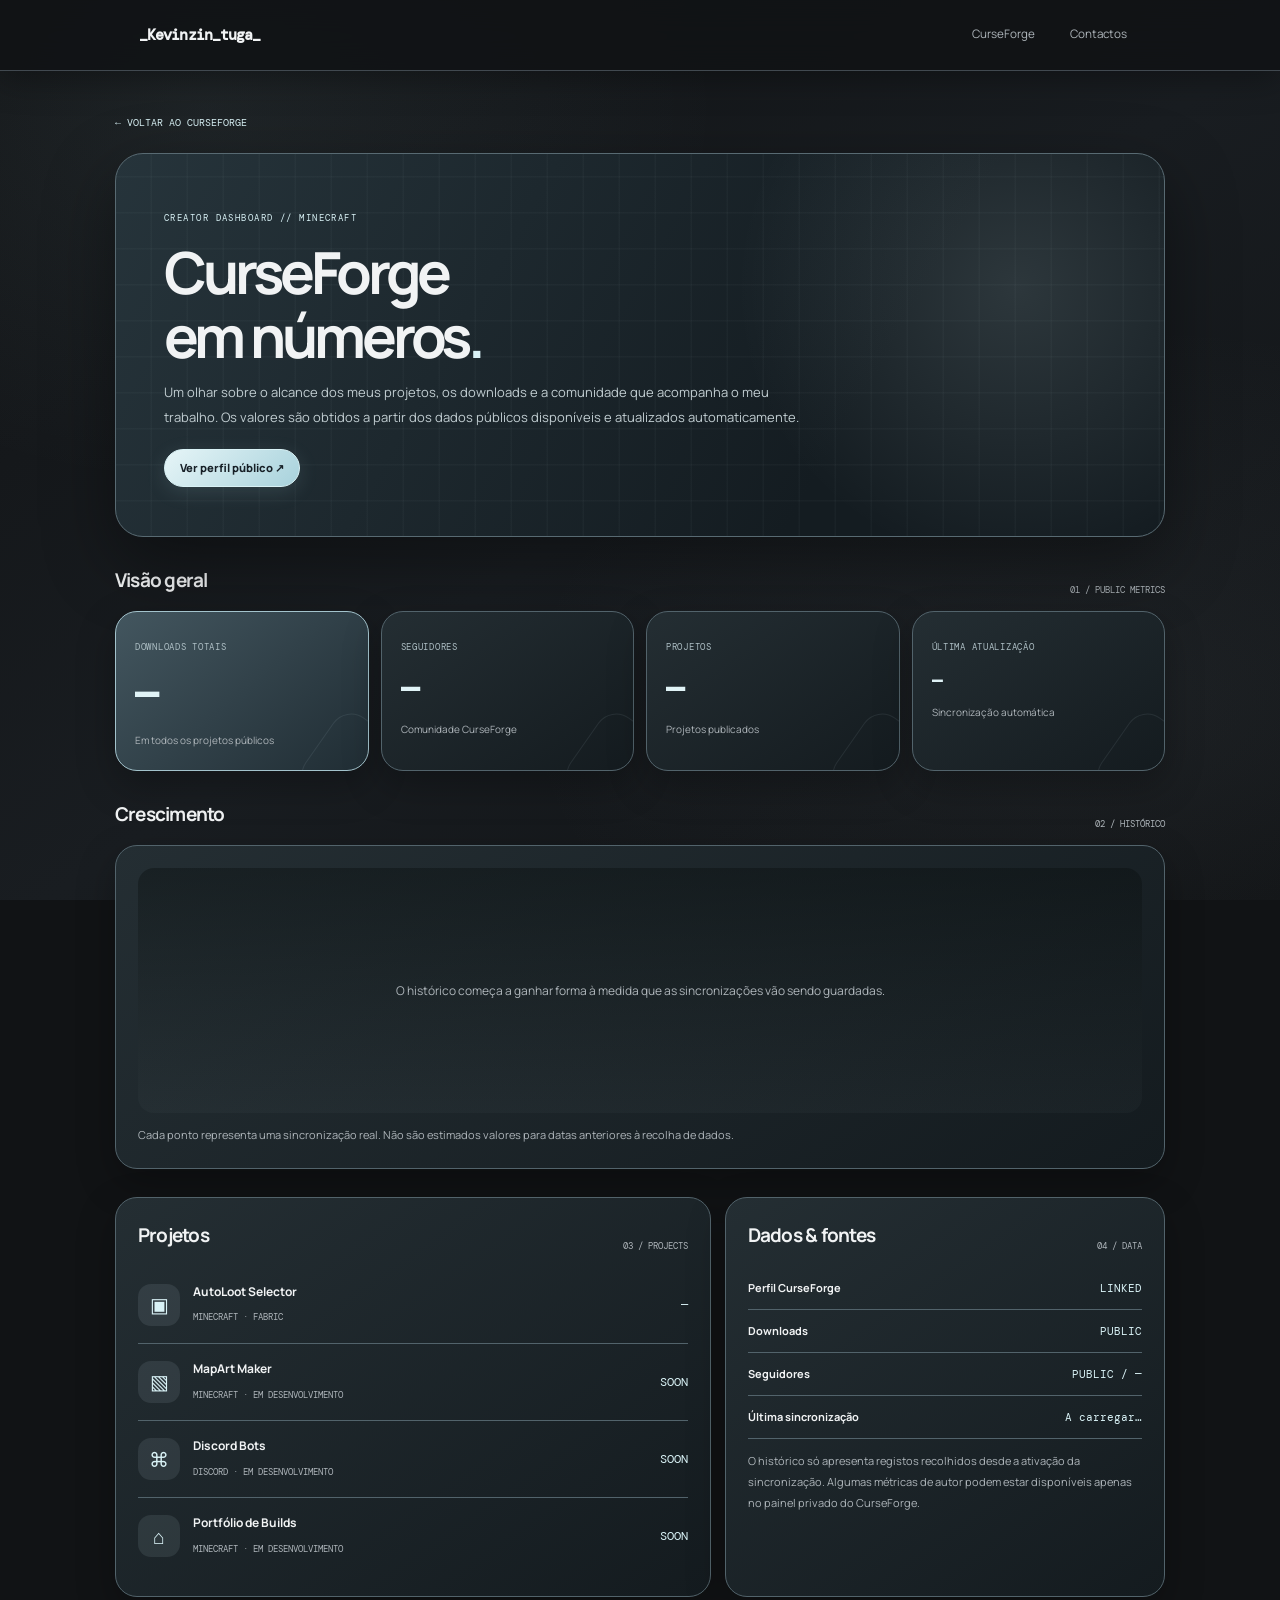
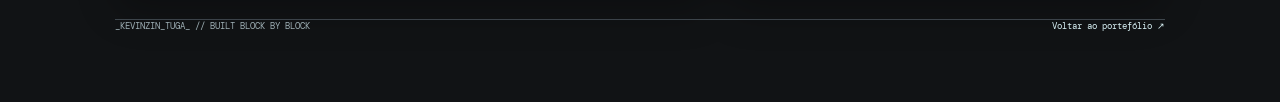
==== commit 26fd4911: "Redesign CurseForge statistics dashboard" ====
--- a/stats.html
+++ b/stats.html
@@ -1,14 +1,13 @@
 <!doctype html>
-<html lang="pt-PT"><head><meta charset="utf-8"><meta name="viewport" content="width=device-width,initial-scale=1"><meta name="theme-color" content="#111315"><title>Estatísticas CurseForge — __Kevinzin_tuga__tuga_</title>
-<link rel="preconnect" href="https://fonts.googleapis.com"><link rel="preconnect" href="https://fonts.gstatic.com" crossorigin><link href="https://fonts.googleapis.com/css2?family=DM+Mono:wght@400;500&family=Manrope:wght@400;500;600;700;800&display=swap" rel="stylesheet"><link rel="stylesheet" href="style.css">
+<html lang="pt-PT"><head><meta charset="utf-8"><meta name="viewport" content="width=device-width,initial-scale=1"><meta name="theme-color" content="#111315"><meta name="description" content="Estatísticas públicas dos projetos CurseForge de _Kevinzin_tuga_."><title>CurseForge Stats — _Kevinzin_tuga_</title>
+<link rel="preconnect" href="https://fonts.googleapis.com"><link rel="preconnect" href="https://fonts.gstatic.com" crossorigin><link href="https://fonts.googleapis.com/css2?family=DM+Mono:wght@400;500&family=Manrope:wght@400;500;600;700;800&display=swap" rel="stylesheet"><link rel="stylesheet" href="style.css"><script src="stats.js" defer></script>
 <style>
-.insights{padding:45px 0 75px}.insights-head{display:flex;align-items:end;justify-content:space-between;gap:20px;margin-bottom:24px}.insights h1{font-size:clamp(38px,6vw,58px)}.insights-head p{max-width:320px;color:var(--muted);font-size:11px;line-height:1.8}.back-link{display:inline-flex;margin-bottom:24px;color:var(--ice);font:10px var(--mono)}.dash-tabs{display:flex;gap:8px;flex-wrap:wrap;margin:22px 0}.dash-tabs a{border:1px solid #414950;border-radius:999px;padding:9px 14px;color:#d9f2f6;font-size:10px;background:#101c1b}.dash-tabs a.active,.dash-tabs a:hover{background:#d9f2f6;color:#041311;border-color:#d9f2f6}.overview-grid{display:grid;grid-template-columns:1.3fr repeat(3,1fr);gap:12px}.overview-card,.chart-card,.mini-card{border:1px solid #24433d;border-radius:22px;background:linear-gradient(145deg,#101c1b,#0d1515);box-shadow:0 12px 35px #11131533}.overview-card{padding:19px;min-height:115px}.overview-card small{font-size:9px;color:#a0b8b2}.overview-card strong{display:block;font:700 27px var(--mono);margin:9px 0;color:#effaf7}.overview-card span{font-size:9px;color:#aeb5ba}.overview-card.primary{background:linear-gradient(140deg,#536a75,#27323a);border-color:#82919b}.overview-card.primary strong{font-size:34px;color:#d9f2f6}.chart-card{margin-top:15px;padding:20px}.chart-heading{display:flex;justify-content:space-between;align-items:center;gap:15px;margin-bottom:12px}.chart-heading h2,.mini-card h2{font-size:14px;margin:0}.chart-heading h2:before,.mini-card h2:before{content:"// ";color:var(--ice)}.chart-heading span{font:9px var(--mono);color:#8cf7e6}.chart-area{height:220px;display:flex;align-items:center;justify-content:center;color:#a0b8b2;font-size:11px;text-align:center;border-radius:16px;background:linear-gradient(180deg,#080d0daa,#101c1b55);overflow:hidden}.chart-area svg{width:100%;height:100%}.lower-grid{display:grid;grid-template-columns:1fr 1fr;gap:14px;margin-top:14px}.mini-card{padding:20px;min-height:190px}.project-row{display:flex;align-items:center;justify-content:space-between;gap:12px;padding:13px 0;border-bottom:1px solid #24433d;font-size:10px}.project-row:last-child{border-bottom:0}.project-row strong{color:#effaf7}.project-row span{color:#8cf7e6}.status-pill{border:1px solid #347b70;border-radius:999px;padding:5px 9px;color:#8cf7e6!important;font:8px var(--mono)}.update-line{display:flex;justify-content:space-between;gap:10px;color:#809b93;font:9px var(--mono);margin-top:16px}.heart-note{color:#a0b8b2;font-size:10px;line-height:1.8;margin-top:15px}@media(max-width:720px){.overview-grid{grid-template-columns:repeat(2,1fr)}.overview-card.primary{grid-column:span 2}.lower-grid{grid-template-columns:1fr}.insights-head{display:block}.insights-head p{margin-bottom:0}}@media(max-width:390px){.overview-card{padding:14px}.overview-card strong{font-size:22px}}
-</style><script src="stats.js" defer></script></head>
-<body><header class="topbar"><nav class="wrap nav"><a class="brand" href="index.html">&lt; Kevinzin<span>/</span>&gt;</a><div class="nav-links" style="display:flex"><a href="index.html#projects">Projetos</a><a href="index.html#curseforge">CurseForge</a><a href="index.html#contactos">Contactos</a></div></nav></header>
-<main class="wrap insights"><a class="back-link" href="index.html">← VOLTAR AO PORTEFÓLIO</a><div class="insights-head"><div><p class="micro">CURSEFORGE / CREATOR ANALYTICS</p><h1>Creator stats<span class="cyan">.</span></h1></div><p>Um cantinho para acompanhar o crescimento dos meus projetos. Os números são carregados automaticamente a partir do perfil público do CurseForge.</p></div>
-<nav class="dash-tabs"><a class="active" href="#overview">Visão geral</a><a href="#projects">Projetos</a><a href="#growth">Crescimento</a><a href="#data">Dados</a></nav>
-<section id="overview" class="overview-grid"><div class="overview-card primary"><small>Downloads totais</small><strong id="total-downloads">—</strong><span>Todos os projetos públicos</span></div><div class="overview-card"><small>Seguidores</small><strong id="total-followers">—</strong><span>Comunidade CurseForge ♡</span></div><div class="overview-card"><small>Projetos publicados</small><strong id="total-projects">—</strong><span>Projetos de autor</span></div><div class="overview-card"><small>Última atualização</small><strong id="last-update" style="font-size:15px">—</strong><span>Sincronização automática</span></div></section>
-<section id="growth" class="chart-card"><div class="chart-heading"><h2>Evolução dos downloads</h2><span id="history-range">Histórico automático</span></div><div class="chart-area" id="downloads-chart">O gráfico começa a ganhar forma à medida que os dados são recolhidos automaticamente.</div></section>
-<div class="lower-grid"><section id="projects" class="mini-card"><h2>Downloads por projeto</h2><div class="project-row"><strong>AutoLoot Selector</strong><span id="autoloot-downloads">—</span></div><div class="project-row"><strong>MapArt Maker</strong><span class="status-pill">COMING SOON</span></div><div class="project-row"><strong>Discord Bots</strong><span class="status-pill">COMING SOON</span></div><div class="project-row"><strong>Minecraft Builds</strong><span class="status-pill">COMING SOON</span></div></section><section id="data" class="mini-card"><h2>Fontes & atualização</h2><div class="project-row"><strong>Perfil CurseForge</strong><span class="status-pill">LIGADO</span></div><div class="project-row"><strong>Followers</strong><span>Contador público</span></div><div class="project-row"><strong>Downloads</strong><span>Total público</span></div><p class="heart-note">Os valores históricos começam a ser guardados a partir da primeira sincronização. Não são inventadas estatísticas nem estimativas.</p></section></div>
-<div class="update-line"><span>MADE WITH ♡ BY KEVINZIN</span><span id="sync-status">A obter dados…</span></div></main>
-<footer class="wrap footer"><a class="brand" href="index.html">&lt; Kevinzin<span>/</span>&gt;</a><span>© <b id="year"></b> Kevinzin.</span><a href="https://www.curseforge.com/members/_kevinzin_tuga_/projects" target="_blank" rel="noopener noreferrer">CurseForge ↗</a></footer></body></html>+.stats-page{padding:36px 0 70px}.stats-back{display:inline-flex;color:var(--ice);font:10px var(--mono);margin-bottom:24px}.stats-hero{position:relative;overflow:hidden;border:1px solid #586a72;border-radius:28px;padding:clamp(25px,5vw,48px);background:radial-gradient(circle at 86% 35%,#d9f2f620,transparent 30%),linear-gradient(120deg,#26343b,#141c21 70%);box-shadow:0 25px 70px #0006}.stats-hero:after{content:"";position:absolute;inset:0;background:repeating-linear-gradient(90deg,transparent 0 34px,#d9f2f607 35px 36px),repeating-linear-gradient(0deg,transparent 0 34px,#d9f2f607 35px 36px);pointer-events:none}.stats-hero>*{position:relative;z-index:1}.stats-kicker{font:9px var(--mono);letter-spacing:.16em;color:var(--ice)}.stats-hero h1{font-size:clamp(34px,6vw,58px);letter-spacing:-.07em;line-height:1.1;margin:12px 0}.stats-hero p{max-width:640px;color:#c1cdd1;font-size:13px;line-height:1.9}.stats-hero .btn{margin-top:20px}.stats-section{margin-top:28px}.stats-section-head{display:flex;align-items:end;justify-content:space-between;gap:14px;margin-bottom:15px}.stats-section-head h2{font-size:19px;letter-spacing:-.04em}.stats-section-head p{font:9px var(--mono);color:var(--muted)}.metric-grid{display:grid;grid-template-columns:repeat(4,1fr);gap:12px}.metric-card,.stats-panel{border:1px solid #52636b;border-radius:22px;background:linear-gradient(145deg,#242e33,#141b1f);box-shadow:0 14px 38px #0004}.metric-card{padding:19px;min-height:132px;position:relative;overflow:hidden}.metric-card:after{content:"";position:absolute;width:90px;height:90px;border:1px solid #d9f2f615;border-radius:22px;right:-35px;bottom:-45px;transform:rotate(35deg)}.metric-card small{font:9px var(--mono);letter-spacing:.08em;color:#aebfc5}.metric-card strong{display:block;font:700 clamp(21px,3vw,30px) var(--mono);color:#e0f3f6;margin:12px 0 5px}.metric-card span{font-size:10px;color:var(--muted)}.metric-card.featured{background:linear-gradient(140deg,#43565f,#202d34);border-color:#a3c3cc}.metric-card.featured strong{font-size:clamp(27px,4vw,38px)}.stats-panel{padding:22px}.stats-chart{height:245px;display:grid;place-items:center;overflow:hidden;border-radius:16px;background:linear-gradient(180deg,#080d0d66,#d9f2f607);color:var(--muted);font-size:12px;text-align:center}.stats-chart svg{width:100%;height:100%;display:block}.stats-lower{display:grid;grid-template-columns:1.15fr .85fr;gap:14px}.stats-project{display:flex;align-items:center;gap:13px;padding:15px 0;border-bottom:1px solid #52636b}.stats-project:last-child{border:0}.stats-project-icon{width:42px;height:42px;flex:none;border-radius:13px;background:#d9f2f617;display:grid;place-items:center;color:var(--ice);font-size:20px}.stats-project-info{flex:1;min-width:0}.stats-project-info strong{display:block;font-size:12px}.stats-project-info small{font:9px var(--mono);color:var(--muted)}.stats-project> b{font:12px var(--mono);color:var(--ice)}.stats-note{font-size:11px;line-height:1.9;color:var(--muted);margin-top:12px}.stats-source-row{display:flex;justify-content:space-between;gap:10px;padding:12px 0;border-bottom:1px solid #52636b;font-size:11px}.stats-source-row:last-child{border:0}.stats-source-row span:last-child{color:var(--ice);font-family:var(--mono)}.stats-footer{display:flex;justify-content:space-between;gap:12px;margin-top:22px;font:9px var(--mono);color:#9eafb5}.stats-footer a{color:var(--ice)}@media(max-width:760px){.metric-grid{grid-template-columns:repeat(2,1fr)}.stats-lower{grid-template-columns:1fr}.stats-section-head{align-items:start;flex-direction:column}}@media(max-width:390px){.metric-grid{grid-template-columns:1fr 1fr}.metric-card{padding:14px;min-height:120px}}
+</style></head><body><div class="pixel-field" aria-hidden="true"></div><header><div class="container"><nav><a class="logo" href="index.html">_Kevinzin_tuga_</a><div class="nav-right" style="display:flex"><a class="nav-tab" href="index.html#curseforge">CurseForge</a><a class="nav-tab" href="index.html#contactos">Contactos</a></div></nav></div></header>
+<main class="container stats-page"><a class="stats-back" href="index.html#curseforge">← VOLTAR AO CURSEFORGE</a>
+<section class="stats-hero"><span class="stats-kicker">CREATOR DASHBOARD // MINECRAFT</span><h1>CurseForge<br>em números<span style="color:var(--ice)">.</span></h1><p>Um olhar sobre o alcance dos meus projetos, os downloads e a comunidade que acompanha o meu trabalho. Os valores são obtidos a partir dos dados públicos disponíveis e atualizados automaticamente.</p><a class="btn small" href="https://www.curseforge.com/members/_kevinzin_tuga_/projects" target="_blank" rel="noopener noreferrer">Ver perfil público ↗</a></section>
+<section class="stats-section" id="overview"><div class="stats-section-head"><h2>Visão geral</h2><p>01 / PUBLIC METRICS</p></div><div class="metric-grid"><article class="metric-card featured"><small>DOWNLOADS TOTAIS</small><strong id="total-downloads">—</strong><span>Em todos os projetos públicos</span></article><article class="metric-card"><small>SEGUIDORES</small><strong id="total-followers">—</strong><span>Comunidade CurseForge</span></article><article class="metric-card"><small>PROJETOS</small><strong id="total-projects">—</strong><span>Projetos publicados</span></article><article class="metric-card"><small>ÚLTIMA ATUALIZAÇÃO</small><strong id="last-update" style="font-size:17px">—</strong><span>Sincronização automática</span></article></div></section>
+<section class="stats-section" id="growth"><div class="stats-section-head"><h2>Crescimento</h2><p id="history-range">02 / HISTÓRICO</p></div><div class="stats-panel"><div class="stats-chart" id="downloads-chart">O histórico começa a ganhar forma à medida que as sincronizações vão sendo guardadas.</div><p class="stats-note" id="chart-caption">Cada ponto representa uma sincronização real. Não são estimados valores para datas anteriores à recolha de dados.</p></div></section>
+<section class="stats-section stats-lower" id="projects"><article class="stats-panel"><div class="stats-section-head"><h2>Projetos</h2><p>03 / PROJECTS</p></div><div class="stats-project"><span class="stats-project-icon">▣</span><div class="stats-project-info"><strong>AutoLoot Selector</strong><small>MINECRAFT · FABRIC</small></div><b id="autoloot-downloads">—</b></div><div class="stats-project"><span class="stats-project-icon">▧</span><div class="stats-project-info"><strong>MapArt Maker</strong><small>MINECRAFT · EM DESENVOLVIMENTO</small></div><b>SOON</b></div><div class="stats-project"><span class="stats-project-icon">⌘</span><div class="stats-project-info"><strong>Discord Bots</strong><small>DISCORD · EM DESENVOLVIMENTO</small></div><b>SOON</b></div><div class="stats-project"><span class="stats-project-icon">⌂</span><div class="stats-project-info"><strong>Portfólio de Builds</strong><small>MINECRAFT · EM DESENVOLVIMENTO</small></div><b>SOON</b></div></article>
+<article class="stats-panel" id="data"><div class="stats-section-head"><h2>Dados & fontes</h2><p>04 / DATA</p></div><div class="stats-source-row"><strong>Perfil CurseForge</strong><span>LINKED</span></div><div class="stats-source-row"><strong>Downloads</strong><span>PUBLIC</span></div><div class="stats-source-row"><strong>Seguidores</strong><span id="followers-source">PUBLIC / —</span></div><div class="stats-source-row"><strong>Última sincronização</strong><span id="sync-status">A carregar…</span></div><p class="stats-note">O histórico só apresenta registos recolhidos desde a ativação da sincronização. Algumas métricas de autor podem estar disponíveis apenas no painel privado do CurseForge.</p></article></section>
+<footer class="stats-footer"><span>_KEVINZIN_TUGA_ // BUILT BLOCK BY BLOCK</span><a href="index.html">Voltar ao portefólio ↗</a></footer></main></body></html>
--- a/style.css
+++ b/style.css
@@ -67,3 +67,9 @@
 @keyframes soft-pulse{0%,100%{box-shadow:0 5px 20px #b9e4ec20}50%{box-shadow:0 7px 30px #b9e4ec4a}}
 @media(hover:hover){.nav-tab:hover{transform:translateY(-2px)}.filter-btn:hover{transform:translateY(-2px)}.skill-group:hover{box-shadow:0 15px 38px #0005}}
 @media(prefers-reduced-motion:reduce){.pixel-field,.pixel-field:before,.discord-btn{animation:none!important}}
+
+.reveal-ready{opacity:0;transform:translateY(16px) scale(.99);filter:blur(3px);transition:opacity .65s ease,transform .65s cubic-bezier(.16,1,.3,1),filter .65s ease}
+.reveal-ready.is-visible{opacity:1;transform:translateY(0) scale(1);filter:blur(0)}
+.tap-pop{animation:tap-pop .32s ease}
+@keyframes tap-pop{0%{transform:scale(1)}45%{transform:scale(.95)}100%{transform:scale(1)}}
+@media(prefers-reduced-motion:reduce){.reveal-ready,.reveal-ready.is-visible{opacity:1;transform:none;filter:none;transition:none}.tap-pop{animation:none}}
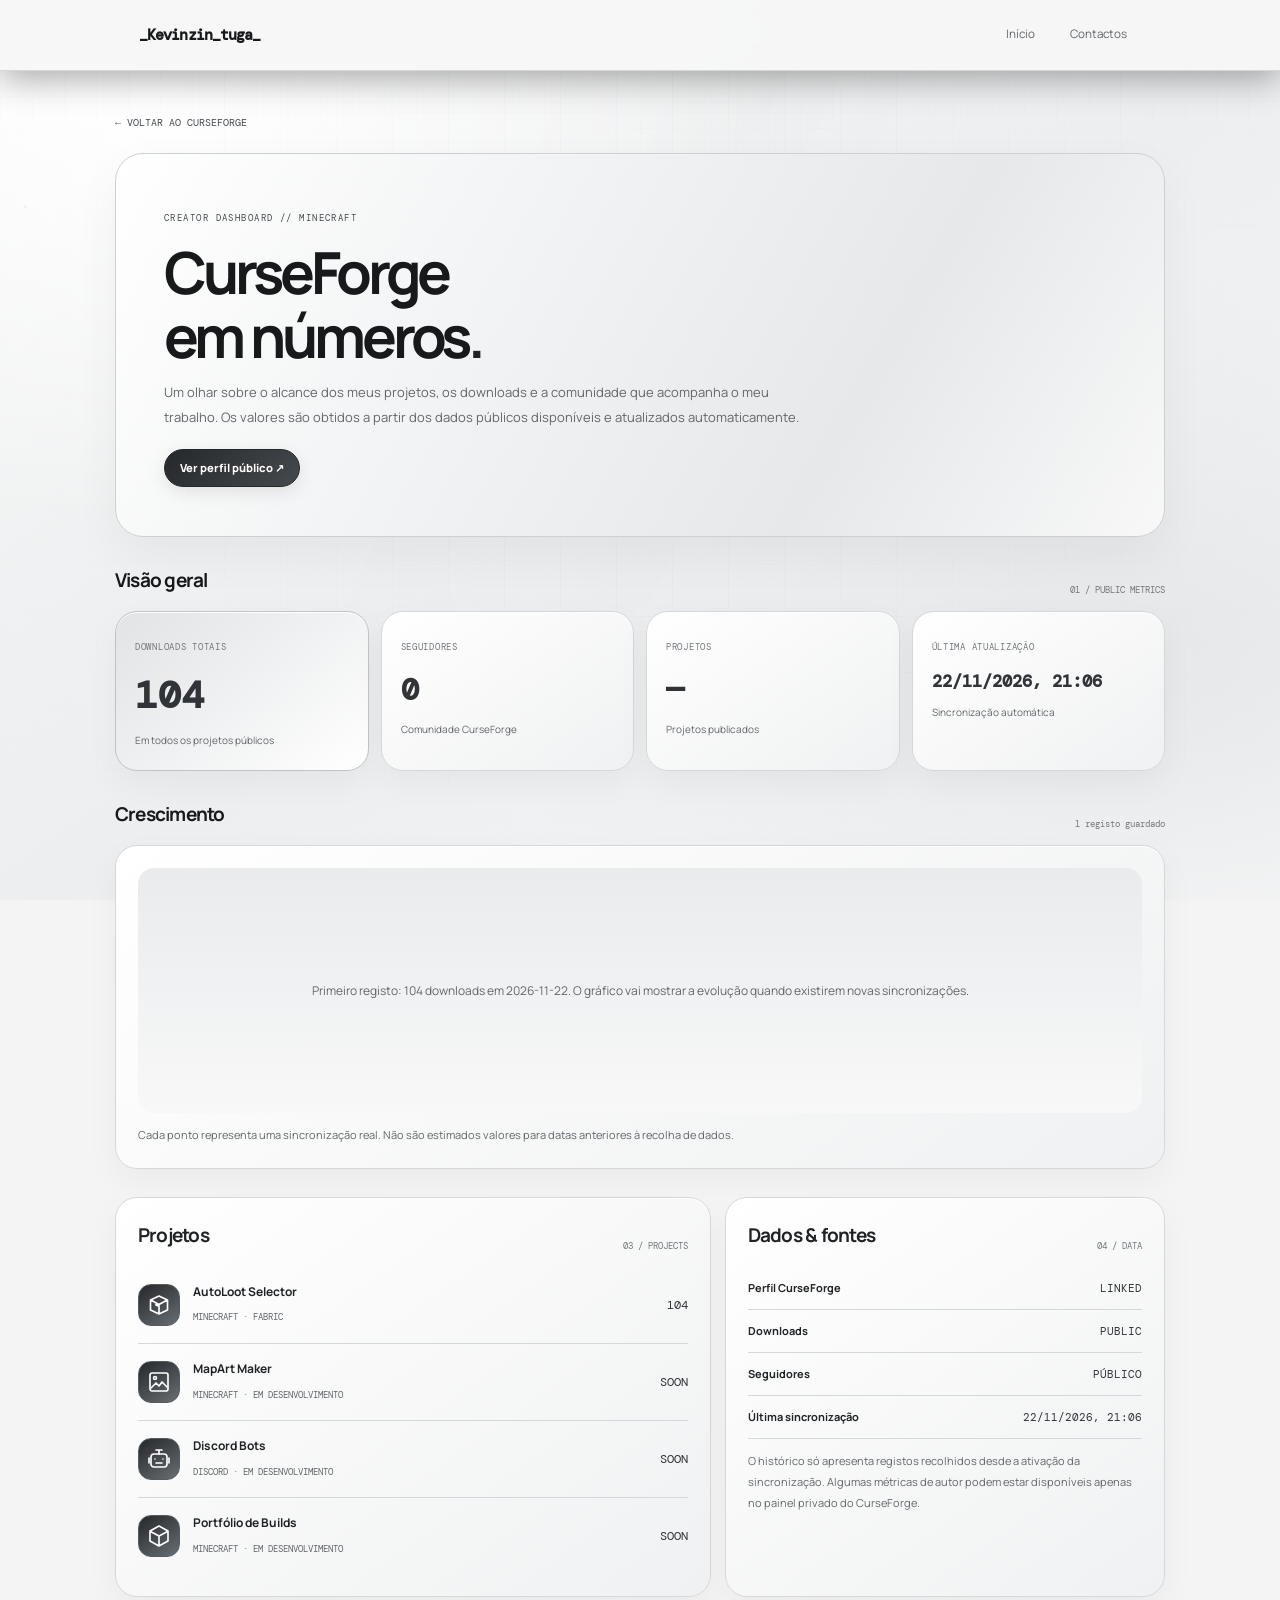
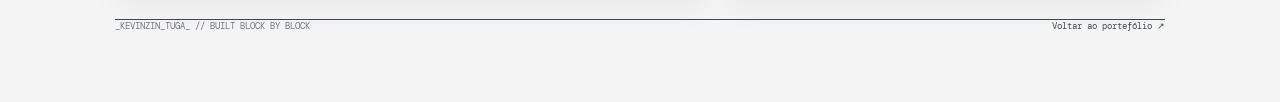
==== commit 13fa532e: "Use corrected canonical URL and monochrome stats icons" ====
--- a/stats.html
+++ b/stats.html
@@ -1,13 +1,23 @@
 <!doctype html>
-<html lang="pt-PT"><head><meta charset="utf-8"><meta name="viewport" content="width=device-width,initial-scale=1"><meta name="theme-color" content="#111315"><meta name="description" content="Estatísticas públicas dos projetos CurseForge de _Kevinzin_tuga_."><title>CurseForge Stats — _Kevinzin_tuga_</title>
+<html lang="pt-PT"><head><meta charset="utf-8"><meta name="viewport" content="width=device-width,initial-scale=1"><meta name="theme-color" content="#f4f4f4"><link rel="canonical" href="https://kevinzin-tuga.github.io/stats.html"><meta name="description" content="Estatísticas públicas dos projetos CurseForge de _Kevinzin_tuga_."><title>CurseForge Stats — _Kevinzin_tuga_</title>
 <link rel="preconnect" href="https://fonts.googleapis.com"><link rel="preconnect" href="https://fonts.gstatic.com" crossorigin><link href="https://fonts.googleapis.com/css2?family=DM+Mono:wght@400;500&family=Manrope:wght@400;500;600;700;800&display=swap" rel="stylesheet"><link rel="stylesheet" href="style.css"><script src="stats.js" defer></script>
 <style>
 .stats-page{padding:36px 0 70px}.stats-back{display:inline-flex;color:var(--ice);font:10px var(--mono);margin-bottom:24px}.stats-hero{position:relative;overflow:hidden;border:1px solid #586a72;border-radius:28px;padding:clamp(25px,5vw,48px);background:radial-gradient(circle at 86% 35%,#d9f2f620,transparent 30%),linear-gradient(120deg,#26343b,#141c21 70%);box-shadow:0 25px 70px #0006}.stats-hero:after{content:"";position:absolute;inset:0;background:repeating-linear-gradient(90deg,transparent 0 34px,#d9f2f607 35px 36px),repeating-linear-gradient(0deg,transparent 0 34px,#d9f2f607 35px 36px);pointer-events:none}.stats-hero>*{position:relative;z-index:1}.stats-kicker{font:9px var(--mono);letter-spacing:.16em;color:var(--ice)}.stats-hero h1{font-size:clamp(34px,6vw,58px);letter-spacing:-.07em;line-height:1.1;margin:12px 0}.stats-hero p{max-width:640px;color:#c1cdd1;font-size:13px;line-height:1.9}.stats-hero .btn{margin-top:20px}.stats-section{margin-top:28px}.stats-section-head{display:flex;align-items:end;justify-content:space-between;gap:14px;margin-bottom:15px}.stats-section-head h2{font-size:19px;letter-spacing:-.04em}.stats-section-head p{font:9px var(--mono);color:var(--muted)}.metric-grid{display:grid;grid-template-columns:repeat(4,1fr);gap:12px}.metric-card,.stats-panel{border:1px solid #52636b;border-radius:22px;background:linear-gradient(145deg,#242e33,#141b1f);box-shadow:0 14px 38px #0004}.metric-card{padding:19px;min-height:132px;position:relative;overflow:hidden}.metric-card:after{content:"";position:absolute;width:90px;height:90px;border:1px solid #d9f2f615;border-radius:22px;right:-35px;bottom:-45px;transform:rotate(35deg)}.metric-card small{font:9px var(--mono);letter-spacing:.08em;color:#aebfc5}.metric-card strong{display:block;font:700 clamp(21px,3vw,30px) var(--mono);color:#e0f3f6;margin:12px 0 5px}.metric-card span{font-size:10px;color:var(--muted)}.metric-card.featured{background:linear-gradient(140deg,#43565f,#202d34);border-color:#a3c3cc}.metric-card.featured strong{font-size:clamp(27px,4vw,38px)}.stats-panel{padding:22px}.stats-chart{height:245px;display:grid;place-items:center;overflow:hidden;border-radius:16px;background:linear-gradient(180deg,#080d0d66,#d9f2f607);color:var(--muted);font-size:12px;text-align:center}.stats-chart svg{width:100%;height:100%;display:block}.stats-lower{display:grid;grid-template-columns:1.15fr .85fr;gap:14px}.stats-project{display:flex;align-items:center;gap:13px;padding:15px 0;border-bottom:1px solid #52636b}.stats-project:last-child{border:0}.stats-project-icon{width:42px;height:42px;flex:none;border-radius:13px;background:#d9f2f617;display:grid;place-items:center;color:var(--ice);font-size:20px}.stats-project-info{flex:1;min-width:0}.stats-project-info strong{display:block;font-size:12px}.stats-project-info small{font:9px var(--mono);color:var(--muted)}.stats-project> b{font:12px var(--mono);color:var(--ice)}.stats-note{font-size:11px;line-height:1.9;color:var(--muted);margin-top:12px}.stats-source-row{display:flex;justify-content:space-between;gap:10px;padding:12px 0;border-bottom:1px solid #52636b;font-size:11px}.stats-source-row:last-child{border:0}.stats-source-row span:last-child{color:var(--ice);font-family:var(--mono)}.stats-footer{display:flex;justify-content:space-between;gap:12px;margin-top:22px;font:9px var(--mono);color:#9eafb5}.stats-footer a{color:var(--ice)}@media(max-width:760px){.metric-grid{grid-template-columns:repeat(2,1fr)}.stats-lower{grid-template-columns:1fr}.stats-section-head{align-items:start;flex-direction:column}}@media(max-width:390px){.metric-grid{grid-template-columns:1fr 1fr}.metric-card{padding:14px;min-height:120px}}
-</style></head><body><div class="pixel-field" aria-hidden="true"></div><header><div class="container"><nav><a class="logo" href="index.html">_Kevinzin_tuga_</a><div class="nav-right" style="display:flex"><a class="nav-tab" href="index.html#curseforge">CurseForge</a><a class="nav-tab" href="index.html#contactos">Contactos</a></div></nav></div></header>
+
+/* Monochrome dashboard accents */
+.stats-hero{background:linear-gradient(120deg,#fff,#e6e8ea 70%,#f8f8f8)!important;border-color:#cbd0d3!important;color:#17191b!important}
+.stats-hero h1{color:#17191b!important}.stats-hero p{color:#62676b!important}.stats-kicker,.stats-back,.stats-footer a{color:#454a4e!important}
+.metric-card,.stats-panel{background:linear-gradient(145deg,#fff,#f0f1f2)!important;border-color:#d5d8db!important;color:#202326!important}
+.metric-card strong,.stats-project>b,.stats-source-row span:last-child{color:#303438!important}.metric-card.featured{background:linear-gradient(140deg,#e1e3e5,#fff)!important;border-color:#bfc4c8!important}
+.stats-project-icon{background:linear-gradient(145deg,#25282b,#686e73)!important;color:#fff!important}
+.stats-project-icon svg{width:24px;height:24px;fill:none;stroke:currentColor;stroke-width:1.65;stroke-linecap:round;stroke-linejoin:round}
+.stats-chart{background:linear-gradient(180deg,#e9ebed,#f8f8f8)!important;color:#62676b!important}
+.stats-source-row,.stats-project{border-color:#d5d8db!important}
+</style></head><body><div class="pixel-field" aria-hidden="true"></div><header><div class="container"><nav><a class="logo" href="index.html">_Kevinzin_tuga_</a><div class="nav-right" style="display:flex"><a class="nav-tab" href="index.html">Início</a><a class="nav-tab" href="index.html#contactos">Contactos</a></div></nav></div></header>
 <main class="container stats-page"><a class="stats-back" href="index.html#curseforge">← VOLTAR AO CURSEFORGE</a>
 <section class="stats-hero"><span class="stats-kicker">CREATOR DASHBOARD // MINECRAFT</span><h1>CurseForge<br>em números<span style="color:var(--ice)">.</span></h1><p>Um olhar sobre o alcance dos meus projetos, os downloads e a comunidade que acompanha o meu trabalho. Os valores são obtidos a partir dos dados públicos disponíveis e atualizados automaticamente.</p><a class="btn small" href="https://www.curseforge.com/members/_kevinzin_tuga_/projects" target="_blank" rel="noopener noreferrer">Ver perfil público ↗</a></section>
 <section class="stats-section" id="overview"><div class="stats-section-head"><h2>Visão geral</h2><p>01 / PUBLIC METRICS</p></div><div class="metric-grid"><article class="metric-card featured"><small>DOWNLOADS TOTAIS</small><strong id="total-downloads">—</strong><span>Em todos os projetos públicos</span></article><article class="metric-card"><small>SEGUIDORES</small><strong id="total-followers">—</strong><span>Comunidade CurseForge</span></article><article class="metric-card"><small>PROJETOS</small><strong id="total-projects">—</strong><span>Projetos publicados</span></article><article class="metric-card"><small>ÚLTIMA ATUALIZAÇÃO</small><strong id="last-update" style="font-size:17px">—</strong><span>Sincronização automática</span></article></div></section>
 <section class="stats-section" id="growth"><div class="stats-section-head"><h2>Crescimento</h2><p id="history-range">02 / HISTÓRICO</p></div><div class="stats-panel"><div class="stats-chart" id="downloads-chart">O histórico começa a ganhar forma à medida que as sincronizações vão sendo guardadas.</div><p class="stats-note" id="chart-caption">Cada ponto representa uma sincronização real. Não são estimados valores para datas anteriores à recolha de dados.</p></div></section>
-<section class="stats-section stats-lower" id="projects"><article class="stats-panel"><div class="stats-section-head"><h2>Projetos</h2><p>03 / PROJECTS</p></div><div class="stats-project"><span class="stats-project-icon">▣</span><div class="stats-project-info"><strong>AutoLoot Selector</strong><small>MINECRAFT · FABRIC</small></div><b id="autoloot-downloads">—</b></div><div class="stats-project"><span class="stats-project-icon">▧</span><div class="stats-project-info"><strong>MapArt Maker</strong><small>MINECRAFT · EM DESENVOLVIMENTO</small></div><b>SOON</b></div><div class="stats-project"><span class="stats-project-icon">⌘</span><div class="stats-project-info"><strong>Discord Bots</strong><small>DISCORD · EM DESENVOLVIMENTO</small></div><b>SOON</b></div><div class="stats-project"><span class="stats-project-icon">⌂</span><div class="stats-project-info"><strong>Portfólio de Builds</strong><small>MINECRAFT · EM DESENVOLVIMENTO</small></div><b>SOON</b></div></article>
+<section class="stats-section stats-lower" id="projects"><article class="stats-panel"><div class="stats-section-head"><h2>Projetos</h2><p>03 / PROJECTS</p></div><div class="stats-project"><span class="stats-project-icon"><svg viewBox="0 0 24 24" aria-hidden="true"><path d="M3.5 7 12 3l8.5 4v10L12 21l-8.5-4zM3.8 7 12 11.5 20.2 7M12 11.5V21M9 10l1.5.8v2.1L9 12z"/></svg></span><div class="stats-project-info"><strong>AutoLoot Selector</strong><small>MINECRAFT · FABRIC</small></div><b id="autoloot-downloads">—</b></div><div class="stats-project"><span class="stats-project-icon"><svg viewBox="0 0 24 24" aria-hidden="true"><rect x="3" y="3" width="18" height="18" rx="2"/><circle cx="8" cy="8" r="1.5"/><path d="m4 18 5-5 3 3 3-4 5 5"/></svg></span><div class="stats-project-info"><strong>MapArt Maker</strong><small>MINECRAFT · EM DESENVOLVIMENTO</small></div><b>SOON</b></div><div class="stats-project"><span class="stats-project-icon"><svg viewBox="0 0 24 24" aria-hidden="true"><rect x="4" y="7" width="16" height="13" rx="3"/><path d="M12 3v4M9 3h6M8 12h.01M16 12h.01M9 16h6M2 11v5M22 11v5"/></svg></span><div class="stats-project-info"><strong>Discord Bots</strong><small>DISCORD · EM DESENVOLVIMENTO</small></div><b>SOON</b></div><div class="stats-project"><span class="stats-project-icon"><svg viewBox="0 0 24 24" aria-hidden="true"><path d="m12 2 9 5v10l-9 5-9-5V7zM3.5 7.5 12 12l8.5-4.5M12 12v10"/></svg></span><div class="stats-project-info"><strong>Portfólio de Builds</strong><small>MINECRAFT · EM DESENVOLVIMENTO</small></div><b>SOON</b></div></article>
 <article class="stats-panel" id="data"><div class="stats-section-head"><h2>Dados & fontes</h2><p>04 / DATA</p></div><div class="stats-source-row"><strong>Perfil CurseForge</strong><span>LINKED</span></div><div class="stats-source-row"><strong>Downloads</strong><span>PUBLIC</span></div><div class="stats-source-row"><strong>Seguidores</strong><span id="followers-source">PUBLIC / —</span></div><div class="stats-source-row"><strong>Última sincronização</strong><span id="sync-status">A carregar…</span></div><p class="stats-note">O histórico só apresenta registos recolhidos desde a ativação da sincronização. Algumas métricas de autor podem estar disponíveis apenas no painel privado do CurseForge.</p></article></section>
 <footer class="stats-footer"><span>_KEVINZIN_TUGA_ // BUILT BLOCK BY BLOCK</span><a href="index.html">Voltar ao portefólio ↗</a></footer></main></body></html>
--- a/style.css
+++ b/style.css
@@ -73,3 +73,177 @@
 .tap-pop{animation:tap-pop .32s ease}
 @keyframes tap-pop{0%{transform:scale(1)}45%{transform:scale(.95)}100%{transform:scale(1)}}
 @media(prefers-reduced-motion:reduce){.reveal-ready,.reveal-ready.is-visible{opacity:1;transform:none;filter:none;transition:none}.tap-pop{animation:none}}
+
+/* Ambient pixel world + richer home and creator panels */
+body{position:relative;isolation:isolate;background:radial-gradient(ellipse at 14% 18%,#b9e4ec20 0,transparent 32%),radial-gradient(ellipse at 82% 68%,#82919b22 0,transparent 38%),linear-gradient(135deg,#0c1114 0%,#171e22 48%,#0a1013 100%);background-attachment:fixed}
+body:before,body:after{content:"";position:fixed;inset:0;pointer-events:none;z-index:-1}
+body:before{opacity:.26;background-image:linear-gradient(90deg,#d9f2f60c 1px,transparent 1px),linear-gradient(#d9f2f60c 1px,transparent 1px);background-size:48px 48px;mask-image:linear-gradient(to bottom,#000 0%,transparent 95%);animation:world-grid 28s linear infinite}
+body:after{opacity:.24;background:radial-gradient(circle at 18% 32%,#d9f2f61b 0 2px,transparent 3px),radial-gradient(circle at 74% 63%,#d9f2f61a 0 2px,transparent 3px),radial-gradient(circle at 52% 82%,#82919b2b 0 3px,transparent 4px);background-size:190px 170px,240px 210px,310px 260px;animation:pixel-float 22s linear infinite}
+.pixel-field{z-index:-1;opacity:.38}
+.main-shell{position:relative}
+.home-extra{display:grid;grid-template-columns:repeat(3,minmax(0,1fr));gap:13px;margin-top:34px}
+.home-feature,.cf-info-card{position:relative;overflow:hidden;border:1px solid #586a72;border-radius:23px;background:linear-gradient(145deg,#242e33eF,#12191deF);box-shadow:0 16px 45px #0004;padding:22px;transition:transform .35s,border-color .35s,box-shadow .35s}
+.home-feature:hover,.cf-info-card:hover{transform:translateY(-7px);border-color:#d9f2f6;box-shadow:0 22px 55px #0007,0 0 28px #b9e4ec13}
+.home-feature:after,.cf-info-card:after{content:"";position:absolute;inset:0;background:linear-gradient(115deg,transparent 25%,#d9f2f60b 48%,transparent 62%);transform:translateX(-120%);transition:transform .8s}
+.home-feature:hover:after,.cf-info-card:hover:after{transform:translateX(120%)}
+.feature-mark{display:grid;place-items:center;width:37px;height:37px;border-radius:12px;background:#d9f2f618;border:1px solid #d9f2f64a;color:#e0f3f6;font:11px var(--mono);margin-bottom:20px}
+.home-feature small,.cf-info-card>small{font:9px var(--mono);letter-spacing:.14em;color:#d9f2f6}
+.home-feature h3,.cf-info-card h3{font-size:15px;margin:8px 0}
+.home-feature p,.cf-info-card p{color:var(--muted);font-size:12px;line-height:1.85}
+.home-bottom-second{margin-top:24px}
+.focus-tags{display:flex;gap:8px;flex-wrap:wrap}
+.focus-tags span,.coming-line{border:1px solid #596b73;border-radius:999px;padding:6px 11px;color:#dcecf0;font:9px var(--mono);background:#d9f2f60b}
+.creator-banner{min-height:245px;position:relative;overflow:hidden;display:flex;align-items:center;border:1px solid #52646d;border-radius:27px;padding:clamp(24px,5vw,44px);margin-bottom:18px;background:radial-gradient(circle at 78% 45%,#d9f2f620,transparent 29%),linear-gradient(115deg,#26343b,#151d22 68%,#10171b);box-shadow:0 22px 65px #0005}
+.creator-banner:before{content:"";position:absolute;inset:0;background:repeating-linear-gradient(90deg,transparent 0 39px,#d9f2f608 40px 41px),repeating-linear-gradient(0deg,transparent 0 39px,#d9f2f608 40px 41px);mask-image:linear-gradient(90deg,black,transparent 90%)}
+.creator-banner-copy{position:relative;z-index:1;max-width:570px}
+.creator-kicker{font:9px var(--mono);letter-spacing:.15em;color:#d9f2f6}
+.creator-banner h3{font-size:clamp(25px,4vw,38px);letter-spacing:-.06em;margin:9px 0}
+.creator-banner p{max-width:510px;color:#c0cbd0;font-size:12px;line-height:1.9;margin-bottom:19px}
+.creator-cube{position:absolute;right:10%;width:126px;height:126px;border:1px solid #d9f2f66b;border-radius:25px;display:grid;place-items:center;color:#e9f8fa;font-size:40px;background:linear-gradient(145deg,#d9f2f61c,#82919b0b);box-shadow:inset 0 0 35px #d9f2f612,0 0 55px #d9f2f61a;transform:rotate(12deg);animation:cube-hover 6s ease-in-out infinite}
+.creator-cube i{position:absolute;width:150%;height:1px;background:linear-gradient(90deg,transparent,#d9f2f6,transparent);transform:rotate(-45deg);animation:cube-scan 4s linear infinite}
+.cf-lower-grid{display:grid;grid-template-columns:1fr 1fr;gap:15px;margin-top:16px}
+.cf-info-card{min-height:240px}
+.cf-card-icon{display:grid;place-items:center;width:43px;height:43px;border-radius:14px;background:#d9f2f617;color:#e0f3f6;font-size:23px;margin-bottom:17px}
+.cf-info-card .chips{margin:18px 0}
+.cf-info-card .text-link{display:inline-block;margin-top:13px}
+.coming-line{display:inline-flex;align-items:center;gap:8px;margin-top:19px}
+.coming-line span{width:7px;height:7px;border-radius:50%;background:#d9f2f6;box-shadow:0 0 12px #d9f2f6}
+@keyframes world-grid{to{background-position:48px 48px,48px 48px}}
+@keyframes pixel-float{from{background-position:0 0,0 0,0 0}to{background-position:190px -170px,-240px 210px,310px -260px}}
+@keyframes cube-hover{0%,100%{transform:translateY(0) rotate(12deg)}50%{transform:translateY(-13px) rotate(4deg)}}
+@keyframes cube-scan{0%{transform:translateX(-90%) rotate(-45deg)}100%{transform:translateX(90%) rotate(-45deg)}}
+@media(max-width:760px){.home-extra{grid-template-columns:1fr}.cf-lower-grid{grid-template-columns:1fr}.creator-cube{right:7%;width:78px;height:78px;opacity:.45}.creator-banner{min-height:280px}.home-feature{padding:19px}}
+@media(prefers-reduced-motion:reduce){body:before,body:after,.creator-cube,.creator-cube i{animation:none!important}.home-feature,.cf-info-card{transition:none}}
+
+/* ===== Interactive atmosphere & cursor trail ===== */
+:root{--trail:#03fcd7;--trail-soft:#8cf7e6}
+html{scroll-behavior:smooth}
+body{position:relative;isolation:isolate;background-color:#070d0e;background-image:radial-gradient(ellipse at 12% 12%,#03fcd719 0,transparent 34%),radial-gradient(ellipse at 88% 34%,#0d80742b 0,transparent 33%),radial-gradient(ellipse at 50% 100%,#123c383d 0,transparent 48%),linear-gradient(145deg,#070d0e 0%,#0b1717 48%,#071011 100%);background-attachment:fixed}
+body:before{content:"";position:fixed;inset:0;z-index:-1;pointer-events:none;opacity:.34;background-image:linear-gradient(90deg,#8cf7e60b 1px,transparent 1px),linear-gradient(#8cf7e60b 1px,transparent 1px);background-size:56px 56px;mask-image:radial-gradient(ellipse at 50% 38%,#000 12%,transparent 82%);animation:ambient-grid 36s linear infinite}
+body:after{content:"";position:fixed;inset:-25%;z-index:-1;pointer-events:none;opacity:.3;background:radial-gradient(circle at 20% 30%,#03fcd72a 0 1px,transparent 2px),radial-gradient(circle at 70% 68%,#8cf7e62b 0 2px,transparent 3px),radial-gradient(circle at 46% 84%,#d8fff51c 0 1px,transparent 2px);background-size:180px 180px,260px 260px,130px 130px;animation:ambient-particles 42s linear infinite}
+.pixel-field{opacity:.5;mix-blend-mode:screen}
+.pixel-field:before{content:"";position:absolute;inset:0;background:linear-gradient(120deg,transparent 20%,#03fcd70b 43%,transparent 60%),radial-gradient(ellipse at 50% 0%,#03fcd712,transparent 55%);animation:ambient-bloom 13s ease-in-out infinite alternate}
+.cursor-aura{position:fixed;left:0;top:0;width:270px;height:270px;border-radius:50%;pointer-events:none;z-index:30;opacity:0;transform:translate(-50%,-50%);background:radial-gradient(circle,#03fcd71c 0%,#03fcd709 30%,transparent 70%);mix-blend-mode:screen;transition:opacity .25s}
+.cursor-aura.is-active{opacity:1}
+.cursor-pixel{position:fixed;left:0;top:0;width:var(--size,5px);height:var(--size,5px);pointer-events:none;z-index:31;background:var(--trail-soft);border-radius:1px;box-shadow:0 0 10px #03fcd7a6,0 0 22px #03fcd74d;transform:translate(-50%,-50%) rotate(45deg);animation:pixel-trail .72s cubic-bezier(.16,.75,.3,1) forwards}
+.cursor-pixel:nth-child(3n){background:#03fcd7;border-radius:0}
+@keyframes pixel-trail{0%{opacity:.95;transform:translate(-50%,-50%) scale(1) rotate(0)}65%{opacity:.7}100%{opacity:0;transform:translate(calc(-50% + var(--dx)),calc(-50% + var(--dy))) scale(.08) rotate(130deg)}}
+@keyframes ambient-grid{to{background-position:56px 56px,56px 56px}}
+@keyframes ambient-particles{from{background-position:0 0,0 0,0 0}to{background-position:180px -180px,-260px 260px,130px -130px}}
+@keyframes ambient-bloom{from{opacity:.35;transform:translate3d(-2%,0,0)}to{opacity:1;transform:translate3d(2%,1%,0)}}
+.project,.skill-group,.creator-card,.stats-panel,.metric-card,.home-feature,.cf-info-card{backdrop-filter:blur(12px);box-shadow:0 18px 48px #0005,inset 0 1px #ffffff08}
+.project,.skill-group,.creator-card,.metric-card,.stats-panel,.home-feature,.cf-info-card{transition:transform .35s cubic-bezier(.2,.8,.2,1),border-color .35s,box-shadow .35s,background .35s}
+.project:hover,.skill-group:hover,.creator-card:hover,.metric-card:hover,.stats-panel:hover{box-shadow:0 24px 65px #0007,0 0 26px #03fcd714,inset 0 1px #ffffff12}
+.nav-tab{position:relative;overflow:hidden}
+.nav-tab:after{content:"";position:absolute;left:18%;right:18%;bottom:4px;height:1px;background:var(--aqua);transform:scaleX(0);transition:transform .25s}
+.nav-tab:hover:after,.nav-tab.active:after{transform:scaleX(1)}
+.btn{position:relative;overflow:hidden}
+.btn:after{content:"";position:absolute;inset:-40% auto -40% -45%;width:30%;background:#ffffff55;transform:skewX(-24deg);transition:left .65s}
+.btn:hover:after{left:125%}
+@media(hover:none),(pointer:coarse){.cursor-aura,.cursor-pixel{display:none}}
+@media(prefers-reduced-motion:reduce){html{scroll-behavior:auto}body:before,body:after,.pixel-field:before,.cursor-pixel,.cursor-aura{animation:none!important;transition:none!important}.btn:after{display:none}}
+
+
+/* Monochrome light identity: consistent across every page and component. */
+:root{
+ --bg:#f4f4f4;--alt:#ebedef;--card:#ffffff;--line:#d5d8db;
+ --text:#17191b;--muted:#62676b;--aqua:#202326;--soft:#555b60;
+ --ice:#202326;--trail:#555b60;--trail-soft:#8b9094;
+ color-scheme:light;
+}
+html{background:#f4f4f4!important;color-scheme:light}
+body{
+ color:#17191b!important;
+ background:
+  radial-gradient(ellipse at 12% 10%,#ffffff 0,transparent 38%),
+  radial-gradient(ellipse at 88% 72%,#e5e7e9 0,transparent 42%),
+  linear-gradient(145deg,#f7f7f7 0%,#eceeef 52%,#f8f8f8 100%)!important;
+ background-attachment:fixed!important;
+}
+body:before{opacity:.5!important;background-image:linear-gradient(90deg,#33333309 1px,transparent 1px),linear-gradient(#33333309 1px,transparent 1px)!important}
+body:after{opacity:.42!important;background:
+ radial-gradient(circle at 18% 32%,#55555522 0 1px,transparent 2px),
+ radial-gradient(circle at 74% 63%,#77777720 0 2px,transparent 3px),
+ radial-gradient(circle at 52% 82%,#22222214 0 1px,transparent 2px)!important}
+.pixel-field{opacity:.24!important;mix-blend-mode:multiply!important;background-image:linear-gradient(90deg,#3333330a 1px,transparent 1px),linear-gradient(#3333330a 1px,transparent 1px),radial-gradient(#55555518 1px,transparent 1px)!important}
+.pixel-field:after,.pixel-field:before{background:linear-gradient(115deg,transparent 35%,#3333330a 48%,transparent 56%)!important}
+header{background:#f7f7f7eF!important;border-bottom:1px solid #d5d8db!important}
+.logo{color:#17191b!important}
+.logo:hover{color:#555b60!important;text-shadow:0 0 14px #77777735!important}
+.nav-tab,.lang{color:#62676b!important}
+.nav-tab:hover,.nav-tab.active{color:#17191b!important;border-color:#aeb3b7!important;background:#2023260a!important}
+.nav-tab:after{background:#202326!important}
+.lang{border-color:#aeb3b7!important;color:#202326!important}
+.mobile-menu{color:#202326!important}
+:focus-visible{outline-color:#333!important}
+.eyebrow,.project>small,.home-feature small,.cf-info-card>small,.creator-kicker,.creator-cube,.stats-kicker{color:#454a4e!important}
+.eyebrow i,.creator-foot i,.status-pill i,.coming-line span{background:#555b60!important;box-shadow:0 0 10px #55555555!important}
+.hero h1 span,.page-heading h2 span,.contact-panel h2 span,.server-title span{color:#555b60!important}
+.lead,.page-heading>p:last-child,.project p,.home-feature p,.cf-info-card p,.creator-banner p{color:#62676b!important}
+.motto,.mono-note,.foot>span,.projects-bottom{color:#73787c!important}
+.btn,.discord-btn{background:linear-gradient(135deg,#25282b,#454a4e)!important;border-color:#25282b!important;color:#fff!important;box-shadow:0 5px 18px #00000018!important}
+.btn:hover,.discord-btn:hover{box-shadow:0 12px 28px #00000024!important}
+.btn.ghost{background:#fff!important;color:#25282b!important;border-color:#aeb3b7!important}
+.btn:after{background:#ffffff40!important}
+.avatar-orbit{background:conic-gradient(from 0deg,#222,#aeb3b7,#f7f7f7,#62676b,#222)!important;box-shadow:0 0 0 11px #22222208,0 18px 60px #00000014!important}
+.avatar-orbit:before{border-color:#55555555!important}
+.orbit-dot{background:#fff!important;box-shadow:0 0 12px #777!important}
+.status-pill{border-color:#c3c7ca!important;color:#555b60!important;background:#ffffffa8!important}
+.home-feature,.cf-info-card,.project,.skill-group,.creator-card,.metric-card,.stats-panel{
+ background:linear-gradient(145deg,#fff,#f0f1f2)!important;
+ border-color:#d5d8db!important;color:#202326!important;
+ box-shadow:0 12px 34px #0000000b,inset 0 1px #ffffff!important;
+}
+.home-feature:hover,.cf-info-card:hover,.project:not(.disabled):hover,.skill-group:hover,.creator-card:hover{
+ border-color:#777d82!important;box-shadow:0 18px 42px #00000017!important;
+}
+.home-feature:after,.cf-info-card:after{background:linear-gradient(115deg,transparent 25%,#33333309 48%,transparent 62%)!important}
+.feature-mark,.project-icon,.cf-card-icon,.stats-project-icon{
+ background:linear-gradient(145deg,#25282b,#686e73)!important;
+ border:1px solid #555b60!important;color:#fff!important;
+}
+.project-icon svg,.cf-card-icon svg,.stats-project-icon svg{
+ width:25px;height:25px;display:block;fill:none;stroke:currentColor;
+ stroke-width:1.65;stroke-linecap:round;stroke-linejoin:round;
+}
+.project:before{background:linear-gradient(90deg,#222,#999,transparent)!important}
+.project>b,.text-link,.stats-detail{color:#303438!important}
+.project.disabled>b{color:#777d82!important}
+.chips i,.focus-tags span,.coming-line{
+ color:#555b60!important;background:#22222208!important;border-color:#c6c9cc!important;
+}
+.filter-btn{background:#fff!important;border-color:#d0d3d6!important;color:#555b60!important}
+.filter-btn:hover,.filter-btn.active{background:#25282b!important;border-color:#25282b!important;color:#fff!important}
+.skill-group h3{color:#202326!important}
+.skill-icons img{filter:grayscale(1) brightness(.55) contrast(1.15)!important}
+.block-symbol b,.bukkit-symbol b,.worldedit-symbol b{
+ background:linear-gradient(145deg,#fff,#9da2a6)!important;
+ color:#25282b!important;box-shadow:inset -5px -5px #73797e,0 4px 12px #00000018!important;
+}
+.creator-banner,.contact-panel,.stats-hero{
+ background:radial-gradient(circle at 82% 40%,#d4d7da 0,transparent 32%),linear-gradient(120deg,#fff,#e6e8ea 70%,#f8f8f8)!important;
+ border-color:#cbd0d3!important;color:#202326!important;
+ box-shadow:0 18px 48px #0000000c!important;
+}
+.creator-banner h3,.creator-info h3,.contact-panel h2,.stats-hero h1{color:#17191b!important}
+.creator-banner p,.contact-panel>p,.stats-hero p{color:#62676b!important}
+.creator-cube{color:#333!important;border-color:#999!important;background:linear-gradient(145deg,#ffffffb8,#7777770b)!important;box-shadow:inset 0 0 30px #77777712,0 0 40px #77777715!important}
+.creator-cube i{background:linear-gradient(90deg,transparent,#555,transparent)!important}
+.creator-avatar{border-color:#aeb3b7!important}
+.creator-stats strong{color:#202326!important}
+.creator-stats,.creator-stats>div{border-color:#d5d8db!important}
+.creator-foot,.discord-note{color:#73787c!important}
+.discord-btn svg{filter:grayscale(1)!important}
+.contact-panel:after{color:#2222220c!important}
+.stats-back,.stats-footer a,.stats-project>b,.stats-source-row span:last-child{color:#333!important}
+.metric-card small,.stats-section-head p{color:#73787c!important}
+.metric-card strong{color:#25282b!important}
+.metric-card.featured{background:linear-gradient(140deg,#e1e3e5,#fff)!important;border-color:#bfc4c8!important}
+.stats-chart{background:linear-gradient(180deg,#e9ebed,#f8f8f8)!important;color:#62676b!important}
+.stats-project{border-color:#d5d8db!important}
+.stats-source-row{border-color:#d5d8db!important}
+.stats-footer{color:#73787c!important}
+.cursor-aura{background:radial-gradient(circle,#55555516 0%,#55555508 30%,transparent 70%)!important;mix-blend-mode:multiply!important}
+.cursor-pixel{background:#555!important;box-shadow:0 0 9px #55555555,0 0 18px #55555522!important}
+.cursor-pixel:nth-child(3n){background:#222!important}
+@media(prefers-reduced-motion:reduce){body:before,body:after,.pixel-field,.pixel-field:before,.cursor-pixel,.cursor-aura{animation:none!important}}
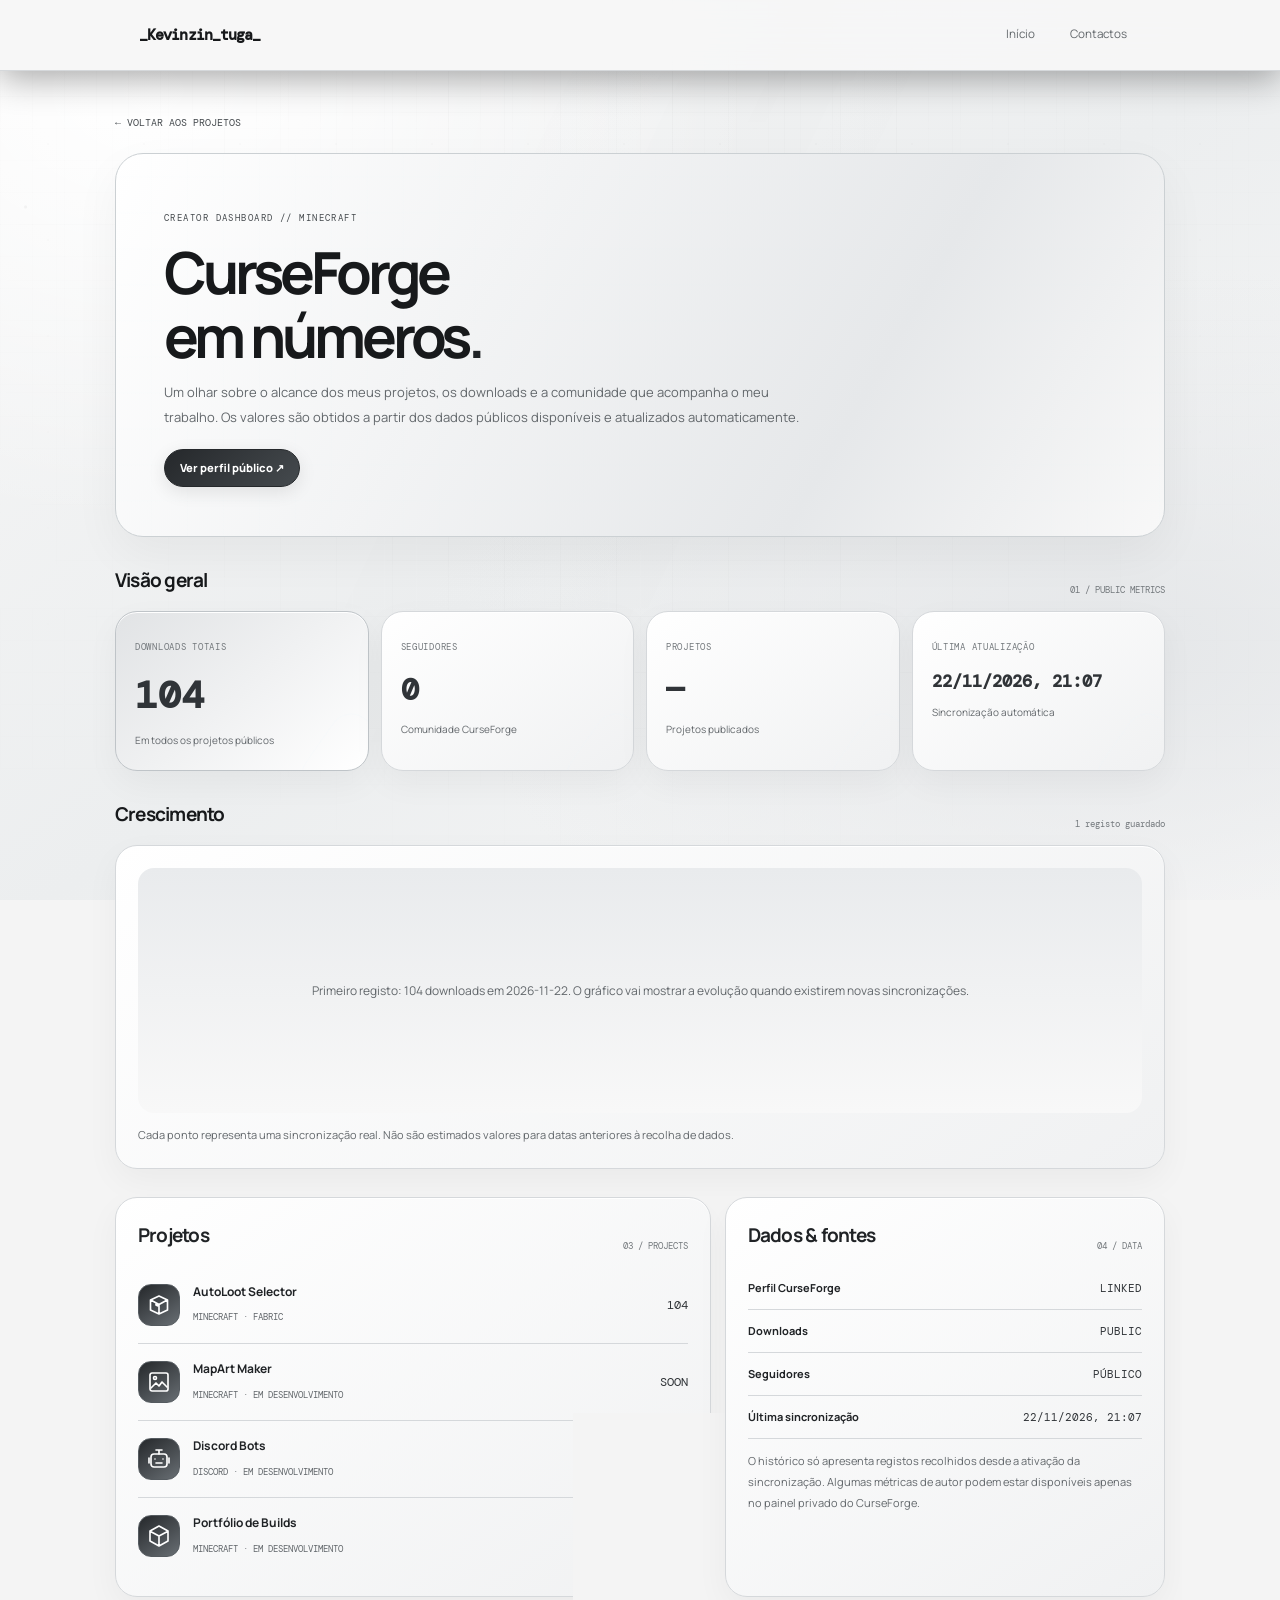
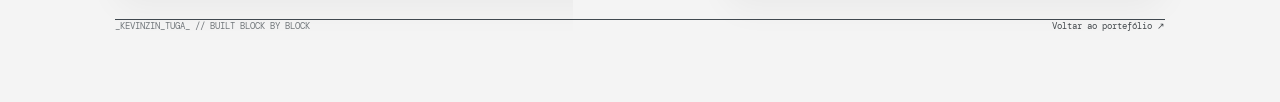
==== commit c7655a97: "Fix dashboard return link after navigation cleanup" ====
--- a/stats.html
+++ b/stats.html
@@ -14,7 +14,7 @@
 .stats-chart{background:linear-gradient(180deg,#e9ebed,#f8f8f8)!important;color:#62676b!important}
 .stats-source-row,.stats-project{border-color:#d5d8db!important}
 </style></head><body><div class="pixel-field" aria-hidden="true"></div><header><div class="container"><nav><a class="logo" href="index.html">_Kevinzin_tuga_</a><div class="nav-right" style="display:flex"><a class="nav-tab" href="index.html">Início</a><a class="nav-tab" href="index.html#contactos">Contactos</a></div></nav></div></header>
-<main class="container stats-page"><a class="stats-back" href="index.html#curseforge">← VOLTAR AO CURSEFORGE</a>
+<main class="container stats-page"><a class="stats-back" href="index.html#projetos">← VOLTAR AOS PROJETOS</a>
 <section class="stats-hero"><span class="stats-kicker">CREATOR DASHBOARD // MINECRAFT</span><h1>CurseForge<br>em números<span style="color:var(--ice)">.</span></h1><p>Um olhar sobre o alcance dos meus projetos, os downloads e a comunidade que acompanha o meu trabalho. Os valores são obtidos a partir dos dados públicos disponíveis e atualizados automaticamente.</p><a class="btn small" href="https://www.curseforge.com/members/_kevinzin_tuga_/projects" target="_blank" rel="noopener noreferrer">Ver perfil público ↗</a></section>
 <section class="stats-section" id="overview"><div class="stats-section-head"><h2>Visão geral</h2><p>01 / PUBLIC METRICS</p></div><div class="metric-grid"><article class="metric-card featured"><small>DOWNLOADS TOTAIS</small><strong id="total-downloads">—</strong><span>Em todos os projetos públicos</span></article><article class="metric-card"><small>SEGUIDORES</small><strong id="total-followers">—</strong><span>Comunidade CurseForge</span></article><article class="metric-card"><small>PROJETOS</small><strong id="total-projects">—</strong><span>Projetos publicados</span></article><article class="metric-card"><small>ÚLTIMA ATUALIZAÇÃO</small><strong id="last-update" style="font-size:17px">—</strong><span>Sincronização automática</span></article></div></section>
 <section class="stats-section" id="growth"><div class="stats-section-head"><h2>Crescimento</h2><p id="history-range">02 / HISTÓRICO</p></div><div class="stats-panel"><div class="stats-chart" id="downloads-chart">O histórico começa a ganhar forma à medida que as sincronizações vão sendo guardadas.</div><p class="stats-note" id="chart-caption">Cada ponto representa uma sincronização real. Não são estimados valores para datas anteriores à recolha de dados.</p></div></section>
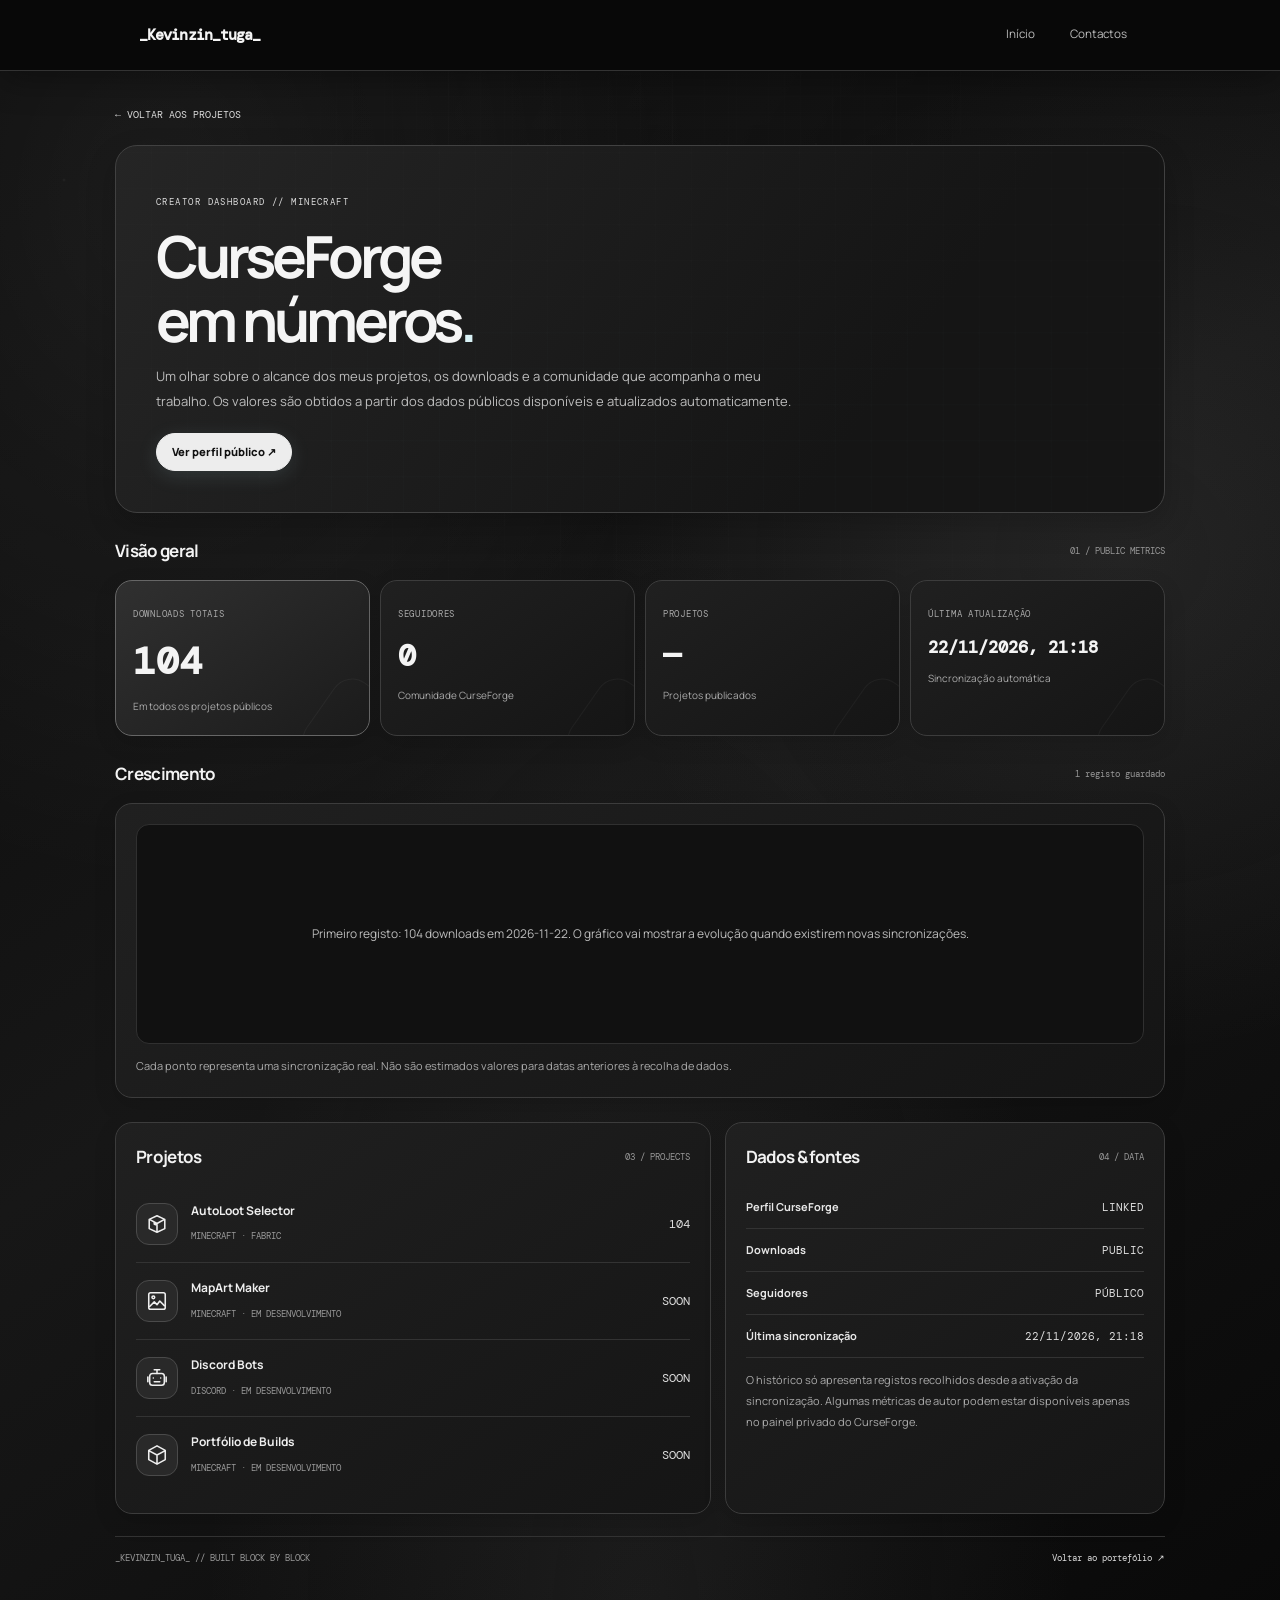
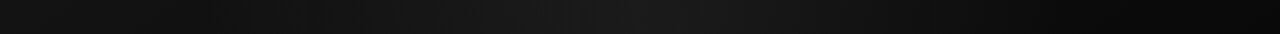
==== commit 9c49e12c: "Redesign CurseForge statistics dashboard" ====
--- a/stats.html
+++ b/stats.html
@@ -13,6 +13,29 @@
 .stats-project-icon svg{width:24px;height:24px;fill:none;stroke:currentColor;stroke-width:1.65;stroke-linecap:round;stroke-linejoin:round}
 .stats-chart{background:linear-gradient(180deg,#e9ebed,#f8f8f8)!important;color:#62676b!important}
 .stats-source-row,.stats-project{border-color:#d5d8db!important}
+
+.stats-page{padding-top:28px;max-width:1050px}
+.stats-hero{background:linear-gradient(125deg,#252525,#151515 72%)!important;border:1px solid #414141!important;border-radius:22px!important;box-shadow:0 12px 30px #0003!important;padding:clamp(24px,4vw,40px)!important}
+.stats-hero:after{opacity:.35}.stats-hero h1{color:#f5f5f5!important}.stats-hero p{color:#bdbdbd!important}
+.stats-kicker,.stats-back,.stats-footer a{color:#ddd!important}.stats-section{margin-top:24px}
+.stats-section-head{align-items:center}.stats-section-head h2{font-size:17px}.stats-section-head p{color:#999}
+.metric-grid{gap:10px}
+.metric-card,.stats-panel{background:linear-gradient(145deg,#202020,#151515)!important;border:1px solid #3c3c3c!important;border-radius:17px!important;box-shadow:0 8px 22px #0002!important;color:#f2f2f2!important}
+.metric-card{min-height:118px;padding:17px}.metric-card:after{border-color:#ffffff0b}
+.metric-card small{color:#aaa}.metric-card strong,.metric-card.featured strong{color:#f4f4f4!important}
+.metric-card span,.stats-note{color:#aaa}.metric-card.featured{background:linear-gradient(145deg,#303030,#1b1b1b)!important;border-color:#666!important}
+.stats-panel{padding:20px}.stats-chart{height:220px!important;background:#111!important;border:1px solid #303030;color:#bdbdbd!important;border-radius:13px!important}
+.stats-chart svg{max-width:100%}.stats-project{border-color:#333!important}
+.stats-project-icon{background:#292929!important;border:1px solid #4a4a4a;color:#eee!important}
+.stats-project-icon svg{width:22px;height:22px;display:block;fill:none;stroke:currentColor;stroke-width:1.7;stroke-linecap:round;stroke-linejoin:round}
+.stats-project-info strong{color:#eee}.stats-project-info small{color:#999}
+.stats-project>b,.stats-source-row span:last-child{color:#ddd!important}.stats-source-row{border-color:#333!important}
+.stats-source-row strong{color:#e7e7e7}.stats-footer{border-top:1px solid #333;padding-top:15px;color:#999}
+.chart-first-record{display:flex;flex-direction:column;align-items:center;justify-content:center;gap:8px;width:100%;height:100%;text-align:center}
+.chart-first-record .chart-point{width:12px;height:12px;border:3px solid #171717;border-radius:50%;background:#eee;box-shadow:0 0 0 5px #ffffff18}
+.chart-first-record strong{font:700 30px var(--mono);color:#f2f2f2}.chart-first-record small{font-size:11px;color:#999}
+@media(max-width:760px){.stats-page{padding-top:22px}.stats-hero{border-radius:18px!important}.metric-grid{grid-template-columns:repeat(2,minmax(0,1fr))}.stats-lower{grid-template-columns:1fr}.stats-section-head{flex-direction:row;align-items:center}}
+@media(max-width:420px){.metric-card{padding:13px;min-height:110px}.metric-card small{font-size:8px}.metric-card strong{font-size:21px}.stats-panel{padding:15px}.stats-project{gap:10px}.stats-project-icon{width:36px;height:36px}}
 </style></head><body><div class="pixel-field" aria-hidden="true"></div><header><div class="container"><nav><a class="logo" href="index.html">_Kevinzin_tuga_</a><div class="nav-right" style="display:flex"><a class="nav-tab" href="index.html">Início</a><a class="nav-tab" href="index.html#contactos">Contactos</a></div></nav></div></header>
 <main class="container stats-page"><a class="stats-back" href="index.html#projetos">← VOLTAR AOS PROJETOS</a>
 <section class="stats-hero"><span class="stats-kicker">CREATOR DASHBOARD // MINECRAFT</span><h1>CurseForge<br>em números<span style="color:var(--ice)">.</span></h1><p>Um olhar sobre o alcance dos meus projetos, os downloads e a comunidade que acompanha o meu trabalho. Os valores são obtidos a partir dos dados públicos disponíveis e atualizados automaticamente.</p><a class="btn small" href="https://www.curseforge.com/members/_kevinzin_tuga_/projects" target="_blank" rel="noopener noreferrer">Ver perfil público ↗</a></section>
--- a/style.css
+++ b/style.css
@@ -144,106 +144,143 @@
 @media(prefers-reduced-motion:reduce){html{scroll-behavior:auto}body:before,body:after,.pixel-field:before,.cursor-pixel,.cursor-aura{animation:none!important;transition:none!important}.btn:after{display:none}}
 
 
-/* Monochrome light identity: consistent across every page and component. */
+/* Monochrome palette without desaturating the home avatar image. */
+html{filter:none}
+
+
+/* Requested fixes: white cursor and project-style monochrome skill icons.
+   Deliberately leaves all background, grid, particle and animation rules untouched. */
+.cursor-aura{
+  background:radial-gradient(circle,rgba(255,255,255,.12) 0%,rgba(255,255,255,.045) 30%,transparent 70%);
+}
+.cursor-pixel{
+  background:#fff;
+  box-shadow:0 0 10px rgba(255,255,255,.75),0 0 22px rgba(255,255,255,.32);
+}
+.cursor-pixel:nth-child(3n){background:#fff}
+.skill-icons{align-items:flex-start;gap:16px}
+.skill-icons .skill-item{
+  min-width:66px;
+  display:flex;
+  flex-direction:column;
+  align-items:center;
+  gap:8px;
+  color:var(--muted);
+}
+.skill-icons .skill-project-icon{
+  width:43px;
+  height:43px;
+  margin:0;
+  display:grid;
+  place-items:center;
+  border-radius:14px;
+  background:#ffffff0b;
+  border:1px solid #ffffff30;
+  color:#f1f3f4;
+  font-size:initial;
+}
+.skill-icons .skill-project-icon svg{
+  width:23px;
+  height:23px;
+  fill:none;
+  stroke:currentColor;
+  stroke-width:1.65;
+  stroke-linecap:round;
+  stroke-linejoin:round;
+}
+.skill-icons .skill-item small{
+  color:#c4c8cb;
+  font: .62rem var(--mono);
+  text-align:center;
+}
+
+
+/* Final visual corrections: monochrome interface, full-colour home avatar,
+   and reliable inline SVG project icons. Background motion/layout is preserved. */
 :root{
- --bg:#f4f4f4;--alt:#ebedef;--card:#ffffff;--line:#d5d8db;
- --text:#17191b;--muted:#62676b;--aqua:#202326;--soft:#555b60;
- --ice:#202326;--trail:#555b60;--trail-soft:#8b9094;
- color-scheme:light;
-}
-html{background:#f4f4f4!important;color-scheme:light}
-body{
- color:#17191b!important;
- background:
-  radial-gradient(ellipse at 12% 10%,#ffffff 0,transparent 38%),
-  radial-gradient(ellipse at 88% 72%,#e5e7e9 0,transparent 42%),
-  linear-gradient(145deg,#f7f7f7 0%,#eceeef 52%,#f8f8f8 100%)!important;
- background-attachment:fixed!important;
-}
-body:before{opacity:.5!important;background-image:linear-gradient(90deg,#33333309 1px,transparent 1px),linear-gradient(#33333309 1px,transparent 1px)!important}
-body:after{opacity:.42!important;background:
- radial-gradient(circle at 18% 32%,#55555522 0 1px,transparent 2px),
- radial-gradient(circle at 74% 63%,#77777720 0 2px,transparent 3px),
- radial-gradient(circle at 52% 82%,#22222214 0 1px,transparent 2px)!important}
-.pixel-field{opacity:.24!important;mix-blend-mode:multiply!important;background-image:linear-gradient(90deg,#3333330a 1px,transparent 1px),linear-gradient(#3333330a 1px,transparent 1px),radial-gradient(#55555518 1px,transparent 1px)!important}
-.pixel-field:after,.pixel-field:before{background:linear-gradient(115deg,transparent 35%,#3333330a 48%,transparent 56%)!important}
-header{background:#f7f7f7eF!important;border-bottom:1px solid #d5d8db!important}
-.logo{color:#17191b!important}
-.logo:hover{color:#555b60!important;text-shadow:0 0 14px #77777735!important}
-.nav-tab,.lang{color:#62676b!important}
-.nav-tab:hover,.nav-tab.active{color:#17191b!important;border-color:#aeb3b7!important;background:#2023260a!important}
-.nav-tab:after{background:#202326!important}
-.lang{border-color:#aeb3b7!important;color:#202326!important}
-.mobile-menu{color:#202326!important}
-:focus-visible{outline-color:#333!important}
-.eyebrow,.project>small,.home-feature small,.cf-info-card>small,.creator-kicker,.creator-cube,.stats-kicker{color:#454a4e!important}
-.eyebrow i,.creator-foot i,.status-pill i,.coming-line span{background:#555b60!important;box-shadow:0 0 10px #55555555!important}
-.hero h1 span,.page-heading h2 span,.contact-panel h2 span,.server-title span{color:#555b60!important}
-.lead,.page-heading>p:last-child,.project p,.home-feature p,.cf-info-card p,.creator-banner p{color:#62676b!important}
-.motto,.mono-note,.foot>span,.projects-bottom{color:#73787c!important}
-.btn,.discord-btn{background:linear-gradient(135deg,#25282b,#454a4e)!important;border-color:#25282b!important;color:#fff!important;box-shadow:0 5px 18px #00000018!important}
-.btn:hover,.discord-btn:hover{box-shadow:0 12px 28px #00000024!important}
-.btn.ghost{background:#fff!important;color:#25282b!important;border-color:#aeb3b7!important}
-.btn:after{background:#ffffff40!important}
-.avatar-orbit{background:conic-gradient(from 0deg,#222,#aeb3b7,#f7f7f7,#62676b,#222)!important;box-shadow:0 0 0 11px #22222208,0 18px 60px #00000014!important}
-.avatar-orbit:before{border-color:#55555555!important}
-.orbit-dot{background:#fff!important;box-shadow:0 0 12px #777!important}
-.status-pill{border-color:#c3c7ca!important;color:#555b60!important;background:#ffffffa8!important}
-.home-feature,.cf-info-card,.project,.skill-group,.creator-card,.metric-card,.stats-panel{
- background:linear-gradient(145deg,#fff,#f0f1f2)!important;
- border-color:#d5d8db!important;color:#202326!important;
- box-shadow:0 12px 34px #0000000b,inset 0 1px #ffffff!important;
-}
-.home-feature:hover,.cf-info-card:hover,.project:not(.disabled):hover,.skill-group:hover,.creator-card:hover{
- border-color:#777d82!important;box-shadow:0 18px 42px #00000017!important;
-}
-.home-feature:after,.cf-info-card:after{background:linear-gradient(115deg,transparent 25%,#33333309 48%,transparent 62%)!important}
-.feature-mark,.project-icon,.cf-card-icon,.stats-project-icon{
- background:linear-gradient(145deg,#25282b,#686e73)!important;
- border:1px solid #555b60!important;color:#fff!important;
-}
-.project-icon svg,.cf-card-icon svg,.stats-project-icon svg{
- width:25px;height:25px;display:block;fill:none;stroke:currentColor;
+ --bg:#080808;--alt:#111111;--card:#171717;--line:#414141;
+ --text:#f4f4f4;--muted:#b5b5b5;--aqua:#e8e8e8;--soft:#d0d0d0;
+ --trail:#ffffff;--trail-soft:#ffffff;
+}
+body{color:#f4f4f4;background-color:#080808;
+ background-image:
+ radial-gradient(ellipse at 12% 12%,#ffffff12 0,transparent 34%),
+ radial-gradient(ellipse at 88% 34%,#bdbdbd16 0,transparent 33%),
+ radial-gradient(ellipse at 50% 100%,#77777720 0,transparent 48%),
+ linear-gradient(145deg,#080808 0%,#171717 48%,#090909 100%);
+}
+body:before{
+ background-image:linear-gradient(90deg,#ffffff0b 1px,transparent 1px),linear-gradient(#ffffff0b 1px,transparent 1px);
+}
+body:after{
+ background:radial-gradient(circle at 20% 30%,#ffffff20 0 1px,transparent 2px),radial-gradient(circle at 70% 68%,#d0d0d020 0 2px,transparent 3px),radial-gradient(circle at 46% 84%,#ffffff16 0 1px,transparent 2px);
+}
+.pixel-field{background-image:linear-gradient(90deg,#ffffff09 1px,transparent 1px),linear-gradient(#ffffff09 1px,transparent 1px),radial-gradient(#ffffff16 1px,transparent 1px)}
+.pixel-field:after{background:linear-gradient(115deg,transparent 35%,#ffffff0c 48%,transparent 56%)}
+.pixel-field:before{background:linear-gradient(120deg,transparent 20%,#ffffff0a 43%,transparent 60%),radial-gradient(ellipse at 50% 0%,#ffffff10,transparent 55%)}
+header{background:#080808ed;border-color:#333}
+:focus-visible{outline-color:#fff}
+.nav-tab,.mobile-menu{color:#bdbdbd}
+.nav-tab:hover,.nav-tab.active{color:#fff;border-color:#777;background:#ffffff12}
+.eyebrow,.eyebrow span,.hero h1 span,.page-heading h2 span,.contact-panel h2 span{color:#e5e5e5}
+.eyebrow i,.creator-foot i,.status-pill i,.orbit-dot{background:#fff;box-shadow:0 0 12px #ffffff80}
+.btn{background:#ededed;color:#111;border-color:#ededed}
+.btn:hover{box-shadow:0 9px 26px #ffffff20}
+.btn.ghost{background:transparent;color:#eee;border-color:#777}
+.avatar-orbit{background:conic-gradient(from 0deg,#fff,#777,#ddd,#444,#fff);box-shadow:0 0 0 11px #ffffff0b,0 18px 70px #ffffff12}
+.avatar-orbit:before{border-color:#ffffff55}
+.avatar-image{filter:none!important}
+.orbit-dot{border-color:#080808}
+.motto,.mono-note{color:#aaa}
+.home-bottom{border-color:#393939}
+.status-pill{border-color:#666;color:#eee}
+.project,.skill-group,.creator-card{background:linear-gradient(145deg,#242424,#151515);border-color:#414141}
+.project:before{background:linear-gradient(90deg,#eee,#888,transparent)}
+.project-icon{background:#ffffff12;border-color:#ffffff40;color:#f4f4f4}
+.project-icon svg{
+ width:23px;height:23px;display:block;fill:none;stroke:currentColor;
  stroke-width:1.65;stroke-linecap:round;stroke-linejoin:round;
 }
-.project:before{background:linear-gradient(90deg,#222,#999,transparent)!important}
-.project>b,.text-link,.stats-detail{color:#303438!important}
-.project.disabled>b{color:#777d82!important}
-.chips i,.focus-tags span,.coming-line{
- color:#555b60!important;background:#22222208!important;border-color:#c6c9cc!important;
-}
-.filter-btn{background:#fff!important;border-color:#d0d3d6!important;color:#555b60!important}
-.filter-btn:hover,.filter-btn.active{background:#25282b!important;border-color:#25282b!important;color:#fff!important}
-.skill-group h3{color:#202326!important}
-.skill-icons img{filter:grayscale(1) brightness(.55) contrast(1.15)!important}
-.block-symbol b,.bukkit-symbol b,.worldedit-symbol b{
- background:linear-gradient(145deg,#fff,#9da2a6)!important;
- color:#25282b!important;box-shadow:inset -5px -5px #73797e,0 4px 12px #00000018!important;
-}
-.creator-banner,.contact-panel,.stats-hero{
- background:radial-gradient(circle at 82% 40%,#d4d7da 0,transparent 32%),linear-gradient(120deg,#fff,#e6e8ea 70%,#f8f8f8)!important;
- border-color:#cbd0d3!important;color:#202326!important;
- box-shadow:0 18px 48px #0000000c!important;
-}
-.creator-banner h3,.creator-info h3,.contact-panel h2,.stats-hero h1{color:#17191b!important}
-.creator-banner p,.contact-panel>p,.stats-hero p{color:#62676b!important}
-.creator-cube{color:#333!important;border-color:#999!important;background:linear-gradient(145deg,#ffffffb8,#7777770b)!important;box-shadow:inset 0 0 30px #77777712,0 0 40px #77777715!important}
-.creator-cube i{background:linear-gradient(90deg,transparent,#555,transparent)!important}
-.creator-avatar{border-color:#aeb3b7!important}
-.creator-stats strong{color:#202326!important}
-.creator-stats,.creator-stats>div{border-color:#d5d8db!important}
-.creator-foot,.discord-note{color:#73787c!important}
-.discord-btn svg{filter:grayscale(1)!important}
-.contact-panel:after{color:#2222220c!important}
-.stats-back,.stats-footer a,.stats-project>b,.stats-source-row span:last-child{color:#333!important}
-.metric-card small,.stats-section-head p{color:#73787c!important}
-.metric-card strong{color:#25282b!important}
-.metric-card.featured{background:linear-gradient(140deg,#e1e3e5,#fff)!important;border-color:#bfc4c8!important}
-.stats-chart{background:linear-gradient(180deg,#e9ebed,#f8f8f8)!important;color:#62676b!important}
-.stats-project{border-color:#d5d8db!important}
-.stats-source-row{border-color:#d5d8db!important}
-.stats-footer{color:#73787c!important}
-.cursor-aura{background:radial-gradient(circle,#55555516 0%,#55555508 30%,transparent 70%)!important;mix-blend-mode:multiply!important}
-.cursor-pixel{background:#555!important;box-shadow:0 0 9px #55555555,0 0 18px #55555522!important}
-.cursor-pixel:nth-child(3n){background:#222!important}
-@media(prefers-reduced-motion:reduce){body:before,body:after,.pixel-field,.pixel-field:before,.cursor-pixel,.cursor-aura{animation:none!important}}
+.project-icon svg [fill="currentColor"]{fill:currentColor;stroke:none}
+.project:not(.disabled):hover{border-color:#ddd;box-shadow:0 18px 42px #0008,0 0 24px #ffffff12}
+.chips i{border-color:#666;background:#ffffff09;color:#ddd}
+.project>b,.text-link,.stats-detail{color:#eee}
+.filter-btn{border-color:#555;color:#ccc;background:#1b1b1b}
+.filter-btn:hover,.filter-btn.active{background:#e8e8e8;border-color:#e8e8e8;color:#111}
+.skill-group:hover{border-color:#aaa}
+.creator-banner{background:radial-gradient(circle at 78% 45%,#ffffff12,transparent 29%),linear-gradient(115deg,#292929,#171717 68%,#101010);border-color:#555}
+.creator-banner:before{background:repeating-linear-gradient(90deg,transparent 0 39px,#ffffff08 40px 41px),repeating-linear-gradient(0deg,transparent 0 39px,#ffffff08 40px 41px)}
+.creator-kicker,.home-feature small,.cf-info-card>small{color:#ddd}
+.creator-banner p{color:#c5c5c5}
+.creator-cube{border-color:#ffffff55;color:#fff;background:linear-gradient(145deg,#ffffff14,#8888880b);box-shadow:inset 0 0 35px #ffffff10,0 0 55px #ffffff12}
+.creator-cube i{background:linear-gradient(90deg,transparent,#fff,transparent)}
+.home-feature,.cf-info-card{border-color:#555;background:linear-gradient(145deg,#242424ef,#121212ef)}
+.home-feature:hover,.cf-info-card:hover{border-color:#ddd;box-shadow:0 22px 55px #0008,0 0 28px #ffffff10}
+.home-feature:after,.cf-info-card:after{background:linear-gradient(115deg,transparent 25%,#ffffff0b 48%,transparent 62%)}
+.feature-mark,.cf-card-icon{background:#ffffff12;border-color:#ffffff35;color:#eee}
+.focus-tags span,.coming-line{border-color:#555;color:#ddd;background:#ffffff08}
+.coming-line span{background:#eee;box-shadow:0 0 12px #ffffff80}
+.contact-panel{background:radial-gradient(circle at 90% 5%,#ffffff12,transparent 38%),radial-gradient(circle at 5% 95%,#aaaaaa10,transparent 35%),linear-gradient(145deg,#252525,#141414);border-color:#4b4b4b}
+.discord-btn{background:linear-gradient(135deg,#eee,#aaa);border-color:#ddd;color:#171717}
+.discord-note,.creator-foot{color:#bbb!important}
+footer,.creator-stats,.creator-stats>div{border-color:#414141}
+.foot>span,.projects-bottom{color:#aaa}
+.creator-stats strong{color:#eee}
+.server-title span{color:#ddd}
+.cursor-aura{background:radial-gradient(circle,rgba(255,255,255,.12) 0%,rgba(255,255,255,.045) 30%,transparent 70%)}
+.cursor-pixel{background:#fff;box-shadow:0 0 10px #ffffffbf,0 0 22px #ffffff52}
+.cursor-pixel:nth-child(3n){background:#fff}
+.skill-icons .skill-project-icon svg{width:23px;height:23px;display:block;fill:none;stroke:currentColor;stroke-width:1.65;stroke-linecap:round;stroke-linejoin:round}
+
+/* Performance pass */
+html{scroll-behavior:auto}body{background-attachment:scroll!important}
+body:before,body:after,.pixel-field,.pixel-field:before,.pixel-field:after{animation:none!important;transform:none!important}
+.pixel-field{opacity:.16!important;mix-blend-mode:normal!important}
+.project,.skill-group,.creator-card,.stats-panel,.metric-card,.home-feature,.cf-info-card,header,.contact-panel{backdrop-filter:none!important;-webkit-backdrop-filter:none!important}
+.project,.skill-group,.creator-card,.metric-card,.stats-panel,.home-feature,.cf-info-card,.btn,.nav-tab,.filter-btn,.project-icon,.avatar-image{transition:transform .16s ease,border-color .16s ease,background-color .16s ease,box-shadow .16s ease!important}
+.project:hover,.skill-group:hover,.creator-card:hover,.metric-card:hover,.stats-panel:hover,.home-feature:hover,.cf-info-card:hover{transform:translateY(-2px)!important}
+.project-icon,.skill-project-icon{transform:none!important;transition:none!important}
+.reveal-ready,.reveal-ready.is-visible{opacity:1!important;transform:none!important;filter:none!important;transition:none!important}
+.cursor-aura,.cursor-pixel{display:none!important}
+.discord-btn,.creator-cube,.creator-cube i,.avatar-orbit,.avatar-orbit:before{animation:none!important}
+@media(prefers-reduced-motion:reduce){*,*::before,*::after{scroll-behavior:auto!important;animation:none!important;transition:none!important}}
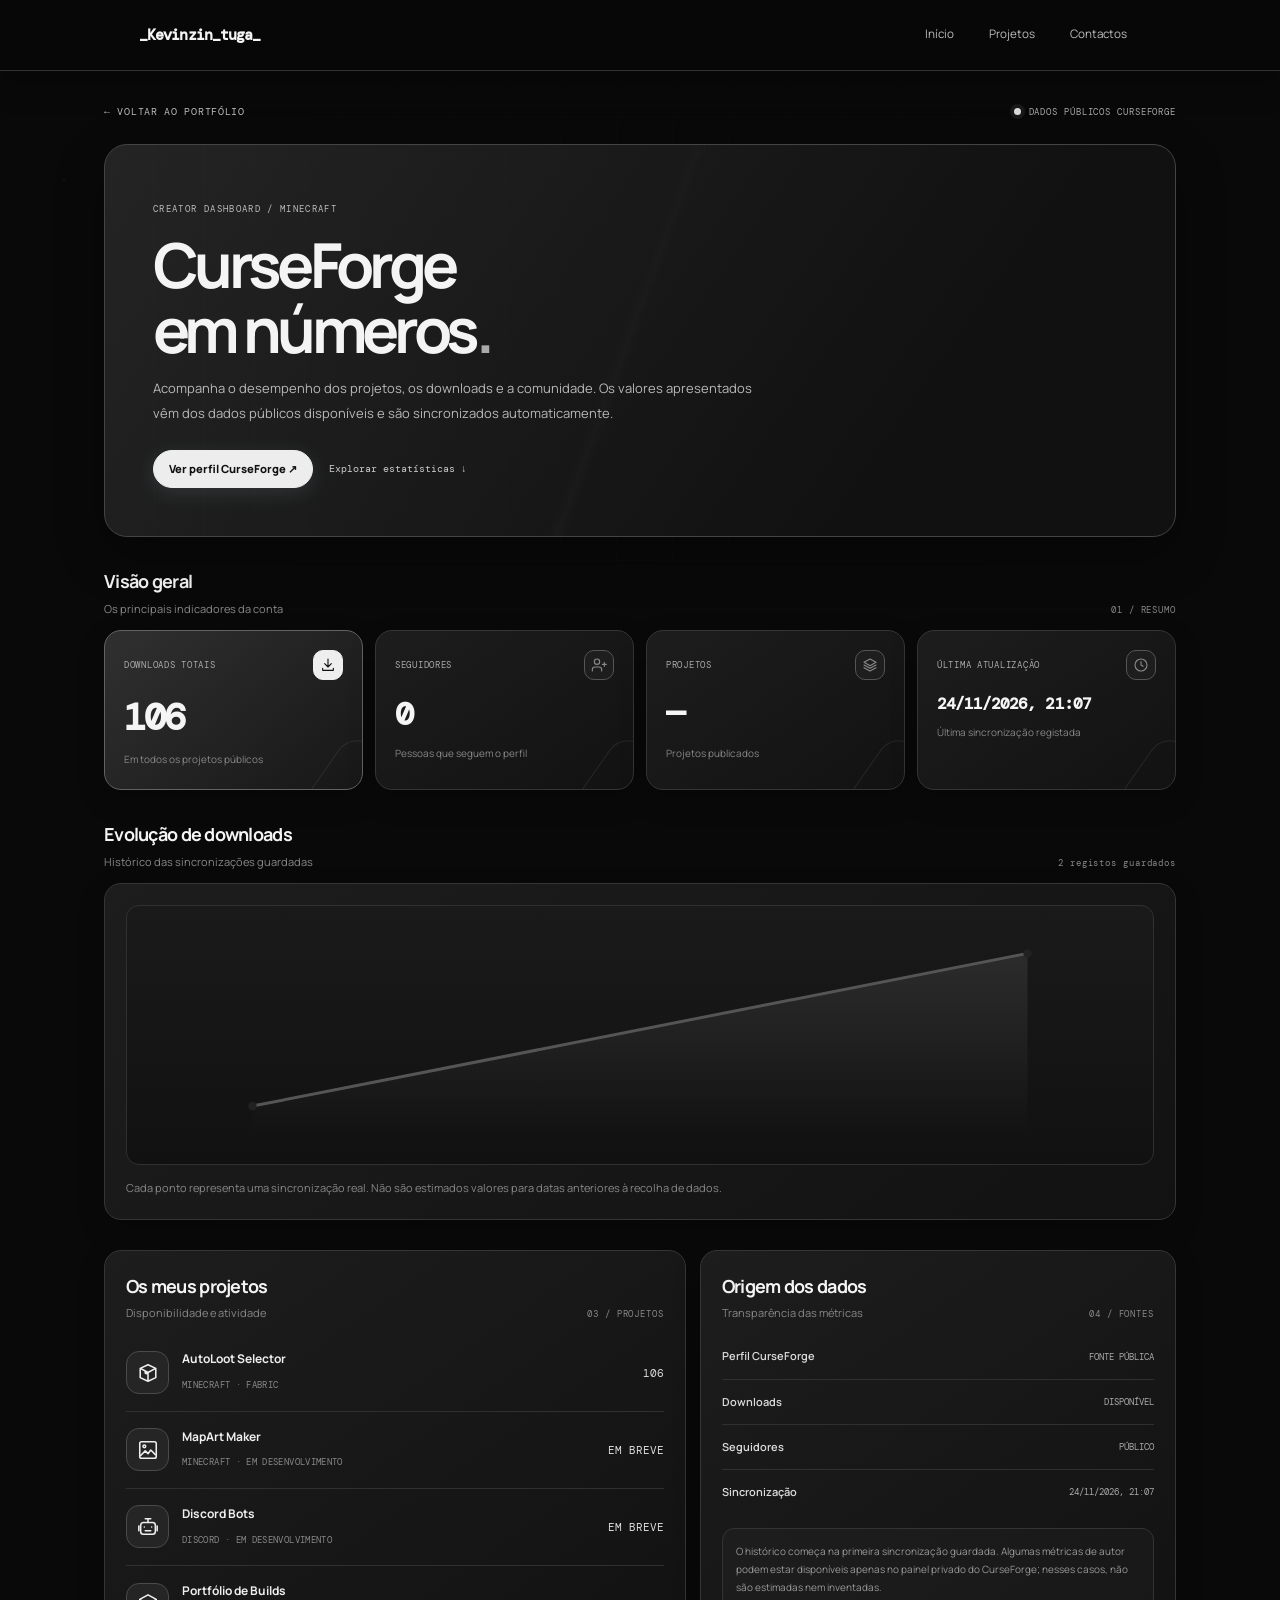
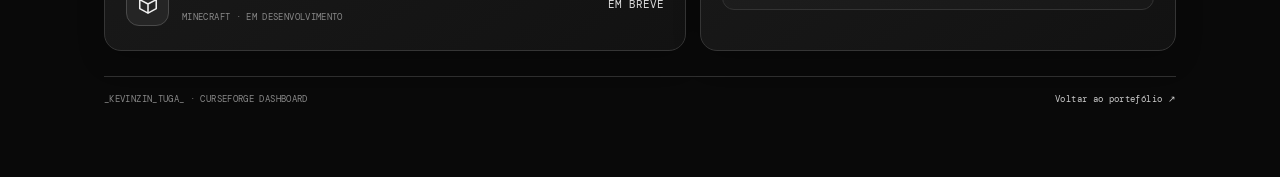
==== commit 397821d7: "Redesign CurseForge stats dashboard" ====
--- a/stats.html
+++ b/stats.html
@@ -1,46 +1,112 @@
 <!doctype html>
-<html lang="pt-PT"><head><meta charset="utf-8"><meta name="viewport" content="width=device-width,initial-scale=1"><meta name="theme-color" content="#f4f4f4"><link rel="canonical" href="https://kevinzin-tuga.github.io/stats.html"><meta name="description" content="Estatísticas públicas dos projetos CurseForge de _Kevinzin_tuga_."><title>CurseForge Stats — _Kevinzin_tuga_</title>
-<link rel="preconnect" href="https://fonts.googleapis.com"><link rel="preconnect" href="https://fonts.gstatic.com" crossorigin><link href="https://fonts.googleapis.com/css2?family=DM+Mono:wght@400;500&family=Manrope:wght@400;500;600;700;800&display=swap" rel="stylesheet"><link rel="stylesheet" href="style.css"><script src="stats.js" defer></script>
+<html lang="pt-PT">
+<head>
+<meta charset="utf-8">
+<meta name="viewport" content="width=device-width,initial-scale=1">
+<meta name="theme-color" content="#090909">
+<meta name="description" content="Estatísticas públicas dos projetos CurseForge de _Kevinzin_tuga_.">
+<link rel="canonical" href="https://kevinzin-tuga.github.io/stats.html">
+<title>CurseForge Stats — _Kevinzin_tuga_</title>
+<link rel="preconnect" href="https://fonts.googleapis.com">
+<link rel="preconnect" href="https://fonts.gstatic.com" crossorigin>
+<link href="https://fonts.googleapis.com/css2?family=DM+Mono:wght@400;500&family=Manrope:wght@400;500;600;700;800&display=swap" rel="stylesheet">
+<link rel="stylesheet" href="style.css">
+<script src="stats.js" defer></script>
 <style>
-.stats-page{padding:36px 0 70px}.stats-back{display:inline-flex;color:var(--ice);font:10px var(--mono);margin-bottom:24px}.stats-hero{position:relative;overflow:hidden;border:1px solid #586a72;border-radius:28px;padding:clamp(25px,5vw,48px);background:radial-gradient(circle at 86% 35%,#d9f2f620,transparent 30%),linear-gradient(120deg,#26343b,#141c21 70%);box-shadow:0 25px 70px #0006}.stats-hero:after{content:"";position:absolute;inset:0;background:repeating-linear-gradient(90deg,transparent 0 34px,#d9f2f607 35px 36px),repeating-linear-gradient(0deg,transparent 0 34px,#d9f2f607 35px 36px);pointer-events:none}.stats-hero>*{position:relative;z-index:1}.stats-kicker{font:9px var(--mono);letter-spacing:.16em;color:var(--ice)}.stats-hero h1{font-size:clamp(34px,6vw,58px);letter-spacing:-.07em;line-height:1.1;margin:12px 0}.stats-hero p{max-width:640px;color:#c1cdd1;font-size:13px;line-height:1.9}.stats-hero .btn{margin-top:20px}.stats-section{margin-top:28px}.stats-section-head{display:flex;align-items:end;justify-content:space-between;gap:14px;margin-bottom:15px}.stats-section-head h2{font-size:19px;letter-spacing:-.04em}.stats-section-head p{font:9px var(--mono);color:var(--muted)}.metric-grid{display:grid;grid-template-columns:repeat(4,1fr);gap:12px}.metric-card,.stats-panel{border:1px solid #52636b;border-radius:22px;background:linear-gradient(145deg,#242e33,#141b1f);box-shadow:0 14px 38px #0004}.metric-card{padding:19px;min-height:132px;position:relative;overflow:hidden}.metric-card:after{content:"";position:absolute;width:90px;height:90px;border:1px solid #d9f2f615;border-radius:22px;right:-35px;bottom:-45px;transform:rotate(35deg)}.metric-card small{font:9px var(--mono);letter-spacing:.08em;color:#aebfc5}.metric-card strong{display:block;font:700 clamp(21px,3vw,30px) var(--mono);color:#e0f3f6;margin:12px 0 5px}.metric-card span{font-size:10px;color:var(--muted)}.metric-card.featured{background:linear-gradient(140deg,#43565f,#202d34);border-color:#a3c3cc}.metric-card.featured strong{font-size:clamp(27px,4vw,38px)}.stats-panel{padding:22px}.stats-chart{height:245px;display:grid;place-items:center;overflow:hidden;border-radius:16px;background:linear-gradient(180deg,#080d0d66,#d9f2f607);color:var(--muted);font-size:12px;text-align:center}.stats-chart svg{width:100%;height:100%;display:block}.stats-lower{display:grid;grid-template-columns:1.15fr .85fr;gap:14px}.stats-project{display:flex;align-items:center;gap:13px;padding:15px 0;border-bottom:1px solid #52636b}.stats-project:last-child{border:0}.stats-project-icon{width:42px;height:42px;flex:none;border-radius:13px;background:#d9f2f617;display:grid;place-items:center;color:var(--ice);font-size:20px}.stats-project-info{flex:1;min-width:0}.stats-project-info strong{display:block;font-size:12px}.stats-project-info small{font:9px var(--mono);color:var(--muted)}.stats-project> b{font:12px var(--mono);color:var(--ice)}.stats-note{font-size:11px;line-height:1.9;color:var(--muted);margin-top:12px}.stats-source-row{display:flex;justify-content:space-between;gap:10px;padding:12px 0;border-bottom:1px solid #52636b;font-size:11px}.stats-source-row:last-child{border:0}.stats-source-row span:last-child{color:var(--ice);font-family:var(--mono)}.stats-footer{display:flex;justify-content:space-between;gap:12px;margin-top:22px;font:9px var(--mono);color:#9eafb5}.stats-footer a{color:var(--ice)}@media(max-width:760px){.metric-grid{grid-template-columns:repeat(2,1fr)}.stats-lower{grid-template-columns:1fr}.stats-section-head{align-items:start;flex-direction:column}}@media(max-width:390px){.metric-grid{grid-template-columns:1fr 1fr}.metric-card{padding:14px;min-height:120px}}
-
-/* Monochrome dashboard accents */
-.stats-hero{background:linear-gradient(120deg,#fff,#e6e8ea 70%,#f8f8f8)!important;border-color:#cbd0d3!important;color:#17191b!important}
-.stats-hero h1{color:#17191b!important}.stats-hero p{color:#62676b!important}.stats-kicker,.stats-back,.stats-footer a{color:#454a4e!important}
-.metric-card,.stats-panel{background:linear-gradient(145deg,#fff,#f0f1f2)!important;border-color:#d5d8db!important;color:#202326!important}
-.metric-card strong,.stats-project>b,.stats-source-row span:last-child{color:#303438!important}.metric-card.featured{background:linear-gradient(140deg,#e1e3e5,#fff)!important;border-color:#bfc4c8!important}
-.stats-project-icon{background:linear-gradient(145deg,#25282b,#686e73)!important;color:#fff!important}
-.stats-project-icon svg{width:24px;height:24px;fill:none;stroke:currentColor;stroke-width:1.65;stroke-linecap:round;stroke-linejoin:round}
-.stats-chart{background:linear-gradient(180deg,#e9ebed,#f8f8f8)!important;color:#62676b!important}
-.stats-source-row,.stats-project{border-color:#d5d8db!important}
-
-.stats-page{padding-top:28px;max-width:1050px}
-.stats-hero{background:linear-gradient(125deg,#252525,#151515 72%)!important;border:1px solid #414141!important;border-radius:22px!important;box-shadow:0 12px 30px #0003!important;padding:clamp(24px,4vw,40px)!important}
-.stats-hero:after{opacity:.35}.stats-hero h1{color:#f5f5f5!important}.stats-hero p{color:#bdbdbd!important}
-.stats-kicker,.stats-back,.stats-footer a{color:#ddd!important}.stats-section{margin-top:24px}
-.stats-section-head{align-items:center}.stats-section-head h2{font-size:17px}.stats-section-head p{color:#999}
-.metric-grid{gap:10px}
-.metric-card,.stats-panel{background:linear-gradient(145deg,#202020,#151515)!important;border:1px solid #3c3c3c!important;border-radius:17px!important;box-shadow:0 8px 22px #0002!important;color:#f2f2f2!important}
-.metric-card{min-height:118px;padding:17px}.metric-card:after{border-color:#ffffff0b}
-.metric-card small{color:#aaa}.metric-card strong,.metric-card.featured strong{color:#f4f4f4!important}
-.metric-card span,.stats-note{color:#aaa}.metric-card.featured{background:linear-gradient(145deg,#303030,#1b1b1b)!important;border-color:#666!important}
-.stats-panel{padding:20px}.stats-chart{height:220px!important;background:#111!important;border:1px solid #303030;color:#bdbdbd!important;border-radius:13px!important}
-.stats-chart svg{max-width:100%}.stats-project{border-color:#333!important}
-.stats-project-icon{background:#292929!important;border:1px solid #4a4a4a;color:#eee!important}
+:root{--s-bg:#090909;--s-panel:#151515;--s-panel2:#1b1b1b;--s-line:#353535;--s-text:#f4f4f4;--s-muted:#a5a5a5;--s-soft:#d8d8d8}
+body{background:#090909!important;color:var(--s-text)}
+.stats-page{max-width:1120px;padding:34px 24px 72px}
+.stats-topbar{display:flex;justify-content:space-between;align-items:center;gap:16px;margin-bottom:26px}
+.stats-back{display:inline-flex;align-items:center;gap:9px;color:#bdbdbd;font:10px var(--mono);letter-spacing:.07em}
+.stats-back:hover{color:#fff}
+.stats-live{display:inline-flex;align-items:center;gap:8px;color:#aaa;font:9px var(--mono);letter-spacing:.1em}
+.stats-live:before{content:"";width:7px;height:7px;border-radius:50%;background:#ddd;box-shadow:0 0 0 4px #ffffff12}
+.stats-hero{position:relative;overflow:hidden;border:1px solid #444;border-radius:23px;padding:clamp(26px,5vw,48px);background:linear-gradient(125deg,#242424,#111 75%);box-shadow:0 18px 50px #0005}
+.stats-hero:before{content:"";position:absolute;inset:0;pointer-events:none;background:linear-gradient(110deg,transparent 48%,#ffffff08 49%,transparent 50%),linear-gradient(90deg,transparent 0 49px,#ffffff06 50px,transparent 51px);background-size:auto,50px 50px;mask-image:linear-gradient(90deg,#000,transparent)}
+.stats-hero-content{position:relative;max-width:680px}
+.stats-kicker,.stats-label{font:9px var(--mono);letter-spacing:.15em;color:#bdbdbd}
+.stats-hero h1{font-size:clamp(36px,6vw,62px);letter-spacing:-.075em;line-height:1.04;margin:14px 0}
+.stats-hero h1 span{color:#aaa}
+.stats-hero p{max-width:610px;color:#b8b8b8;font-size:13px;line-height:1.9}
+.stats-hero-actions{display:flex;align-items:center;gap:16px;flex-wrap:wrap;margin-top:24px}
+.stats-hero .btn{margin:0}
+.stats-subtle-link{color:#ccc;font:10px var(--mono)}
+.stats-subtle-link:hover{color:#fff}
+.stats-section{margin-top:30px}
+.stats-section-head{display:flex;justify-content:space-between;align-items:end;gap:15px;margin-bottom:14px}
+.stats-section-head h2{font-size:18px;letter-spacing:-.04em}
+.stats-section-head p{color:#888;font:9px var(--mono);letter-spacing:.1em}
+.stats-section-head .stats-description{color:#888;font:11px var(--sans);letter-spacing:0;margin-top:4px}
+.metric-grid{display:grid;grid-template-columns:repeat(4,minmax(0,1fr));gap:12px}
+.metric-card,.stats-panel{border:1px solid var(--s-line);border-radius:17px;background:linear-gradient(145deg,#1d1d1d,#121212);box-shadow:0 10px 28px #0003}
+.metric-card{position:relative;min-height:143px;padding:19px;overflow:hidden}
+.metric-card:after{content:"";position:absolute;width:86px;height:86px;right:-44px;bottom:-48px;border:1px solid #ffffff15;border-radius:22px;transform:rotate(35deg)}
+.metric-top{display:flex;justify-content:space-between;align-items:center;gap:8px}
+.metric-top small{font:9px var(--mono);letter-spacing:.08em;color:#aaa}
+.metric-icon{width:30px;height:30px;display:grid;place-items:center;border:1px solid #555;border-radius:10px;color:#eee;background:#ffffff08}
+.metric-icon svg{width:16px;height:16px;fill:none;stroke:currentColor;stroke-width:1.7;stroke-linecap:round;stroke-linejoin:round}
+.metric-card strong{display:block;margin:13px 0 3px;font:700 clamp(23px,3vw,32px) var(--mono);letter-spacing:-.06em;color:#f5f5f5;overflow-wrap:anywhere}
+.metric-card span{font-size:10px;color:#888}
+.metric-card.featured{background:linear-gradient(140deg,#303030,#171717);border-color:#626262}
+.metric-card.featured .metric-icon{background:#eee;color:#111;border-color:#eee}
+.metric-card.featured strong{font-size:clamp(27px,3.3vw,37px)}
+.stats-panel{padding:21px}
+.stats-chart{height:260px;display:grid;place-items:center;overflow:hidden;border:1px solid #303030;border-radius:13px;background:linear-gradient(180deg,#1a1a1a,#111);color:#999;font-size:12px;text-align:center}
+.stats-chart svg{width:100%;height:100%;display:block}
+.stats-chart svg polyline{vector-effect:non-scaling-stroke}
+.stats-note{font-size:11px;line-height:1.8;color:#888;margin-top:13px}
+.chart-first-record{display:flex;flex-direction:column;align-items:center;justify-content:center;gap:9px;width:100%;height:100%;text-align:center}
+.chart-first-record .chart-point{width:12px;height:12px;border:3px solid #111;border-radius:50%;background:#eee;box-shadow:0 0 0 5px #ffffff18}
+.chart-first-record strong{font:700 30px var(--mono);color:#f2f2f2}
+.chart-first-record small{font-size:11px;color:#999}
+.stats-lower{display:grid;grid-template-columns:1.1fr .9fr;gap:14px}
+.stats-project{display:flex;align-items:center;gap:13px;padding:15px 0;border-bottom:1px solid #303030}
+.stats-project:last-child{border:0;padding-bottom:2px}
+.stats-project-icon{width:43px;height:43px;flex:none;display:grid;place-items:center;border:1px solid #4a4a4a;border-radius:13px;background:#252525;color:#eee}
 .stats-project-icon svg{width:22px;height:22px;display:block;fill:none;stroke:currentColor;stroke-width:1.7;stroke-linecap:round;stroke-linejoin:round}
-.stats-project-info strong{color:#eee}.stats-project-info small{color:#999}
-.stats-project>b,.stats-source-row span:last-child{color:#ddd!important}.stats-source-row{border-color:#333!important}
-.stats-source-row strong{color:#e7e7e7}.stats-footer{border-top:1px solid #333;padding-top:15px;color:#999}
-.chart-first-record{display:flex;flex-direction:column;align-items:center;justify-content:center;gap:8px;width:100%;height:100%;text-align:center}
-.chart-first-record .chart-point{width:12px;height:12px;border:3px solid #171717;border-radius:50%;background:#eee;box-shadow:0 0 0 5px #ffffff18}
-.chart-first-record strong{font:700 30px var(--mono);color:#f2f2f2}.chart-first-record small{font-size:11px;color:#999}
-@media(max-width:760px){.stats-page{padding-top:22px}.stats-hero{border-radius:18px!important}.metric-grid{grid-template-columns:repeat(2,minmax(0,1fr))}.stats-lower{grid-template-columns:1fr}.stats-section-head{flex-direction:row;align-items:center}}
-@media(max-width:420px){.metric-card{padding:13px;min-height:110px}.metric-card small{font-size:8px}.metric-card strong{font-size:21px}.stats-panel{padding:15px}.stats-project{gap:10px}.stats-project-icon{width:36px;height:36px}}
-</style></head><body><div class="pixel-field" aria-hidden="true"></div><header><div class="container"><nav><a class="logo" href="index.html">_Kevinzin_tuga_</a><div class="nav-right" style="display:flex"><a class="nav-tab" href="index.html">Início</a><a class="nav-tab" href="index.html#contactos">Contactos</a></div></nav></div></header>
-<main class="container stats-page"><a class="stats-back" href="index.html#projetos">← VOLTAR AOS PROJETOS</a>
-<section class="stats-hero"><span class="stats-kicker">CREATOR DASHBOARD // MINECRAFT</span><h1>CurseForge<br>em números<span style="color:var(--ice)">.</span></h1><p>Um olhar sobre o alcance dos meus projetos, os downloads e a comunidade que acompanha o meu trabalho. Os valores são obtidos a partir dos dados públicos disponíveis e atualizados automaticamente.</p><a class="btn small" href="https://www.curseforge.com/members/_kevinzin_tuga_/projects" target="_blank" rel="noopener noreferrer">Ver perfil público ↗</a></section>
-<section class="stats-section" id="overview"><div class="stats-section-head"><h2>Visão geral</h2><p>01 / PUBLIC METRICS</p></div><div class="metric-grid"><article class="metric-card featured"><small>DOWNLOADS TOTAIS</small><strong id="total-downloads">—</strong><span>Em todos os projetos públicos</span></article><article class="metric-card"><small>SEGUIDORES</small><strong id="total-followers">—</strong><span>Comunidade CurseForge</span></article><article class="metric-card"><small>PROJETOS</small><strong id="total-projects">—</strong><span>Projetos publicados</span></article><article class="metric-card"><small>ÚLTIMA ATUALIZAÇÃO</small><strong id="last-update" style="font-size:17px">—</strong><span>Sincronização automática</span></article></div></section>
-<section class="stats-section" id="growth"><div class="stats-section-head"><h2>Crescimento</h2><p id="history-range">02 / HISTÓRICO</p></div><div class="stats-panel"><div class="stats-chart" id="downloads-chart">O histórico começa a ganhar forma à medida que as sincronizações vão sendo guardadas.</div><p class="stats-note" id="chart-caption">Cada ponto representa uma sincronização real. Não são estimados valores para datas anteriores à recolha de dados.</p></div></section>
-<section class="stats-section stats-lower" id="projects"><article class="stats-panel"><div class="stats-section-head"><h2>Projetos</h2><p>03 / PROJECTS</p></div><div class="stats-project"><span class="stats-project-icon"><svg viewBox="0 0 24 24" aria-hidden="true"><path d="M3.5 7 12 3l8.5 4v10L12 21l-8.5-4zM3.8 7 12 11.5 20.2 7M12 11.5V21M9 10l1.5.8v2.1L9 12z"/></svg></span><div class="stats-project-info"><strong>AutoLoot Selector</strong><small>MINECRAFT · FABRIC</small></div><b id="autoloot-downloads">—</b></div><div class="stats-project"><span class="stats-project-icon"><svg viewBox="0 0 24 24" aria-hidden="true"><rect x="3" y="3" width="18" height="18" rx="2"/><circle cx="8" cy="8" r="1.5"/><path d="m4 18 5-5 3 3 3-4 5 5"/></svg></span><div class="stats-project-info"><strong>MapArt Maker</strong><small>MINECRAFT · EM DESENVOLVIMENTO</small></div><b>SOON</b></div><div class="stats-project"><span class="stats-project-icon"><svg viewBox="0 0 24 24" aria-hidden="true"><rect x="4" y="7" width="16" height="13" rx="3"/><path d="M12 3v4M9 3h6M8 12h.01M16 12h.01M9 16h6M2 11v5M22 11v5"/></svg></span><div class="stats-project-info"><strong>Discord Bots</strong><small>DISCORD · EM DESENVOLVIMENTO</small></div><b>SOON</b></div><div class="stats-project"><span class="stats-project-icon"><svg viewBox="0 0 24 24" aria-hidden="true"><path d="m12 2 9 5v10l-9 5-9-5V7zM3.5 7.5 12 12l8.5-4.5M12 12v10"/></svg></span><div class="stats-project-info"><strong>Portfólio de Builds</strong><small>MINECRAFT · EM DESENVOLVIMENTO</small></div><b>SOON</b></div></article>
-<article class="stats-panel" id="data"><div class="stats-section-head"><h2>Dados & fontes</h2><p>04 / DATA</p></div><div class="stats-source-row"><strong>Perfil CurseForge</strong><span>LINKED</span></div><div class="stats-source-row"><strong>Downloads</strong><span>PUBLIC</span></div><div class="stats-source-row"><strong>Seguidores</strong><span id="followers-source">PUBLIC / —</span></div><div class="stats-source-row"><strong>Última sincronização</strong><span id="sync-status">A carregar…</span></div><p class="stats-note">O histórico só apresenta registos recolhidos desde a ativação da sincronização. Algumas métricas de autor podem estar disponíveis apenas no painel privado do CurseForge.</p></article></section>
-<footer class="stats-footer"><span>_KEVINZIN_TUGA_ // BUILT BLOCK BY BLOCK</span><a href="index.html">Voltar ao portefólio ↗</a></footer></main></body></html>+.stats-project-info{flex:1;min-width:0}
+.stats-project-info strong{display:block;color:#eee;font-size:12px}
+.stats-project-info small{font:9px var(--mono);color:#888;letter-spacing:.04em}
+.stats-project>b{font:11px var(--mono);color:#ddd;text-align:right}
+.stats-source-row{display:flex;justify-content:space-between;align-items:center;gap:12px;padding:13px 0;border-bottom:1px solid #303030;font-size:11px}
+.stats-source-row:last-of-type{border:0}
+.stats-source-row strong{color:#ddd;font-weight:600}
+.stats-source-row span:last-child{color:#aaa;font:9px var(--mono);text-align:right}
+.stats-note-box{margin-top:14px;padding:13px;border:1px solid #333;border-radius:12px;background:#ffffff05;color:#999;font-size:10px;line-height:1.8}
+.stats-footer{display:flex;justify-content:space-between;gap:12px;margin-top:25px;padding-top:16px;border-top:1px solid #303030;color:#888;font:9px var(--mono);letter-spacing:.04em}
+.stats-footer a{color:#ccc}
+.stats-footer a:hover{color:#fff}
+@media(max-width:800px){.metric-grid{grid-template-columns:repeat(2,minmax(0,1fr))}.stats-lower{grid-template-columns:1fr}}
+@media(max-width:560px){.stats-page{padding:23px 18px 52px}.stats-topbar{align-items:flex-start}.stats-live{font-size:8px}.stats-hero{border-radius:18px;padding:25px 21px}.stats-hero h1{font-size:clamp(35px,10vw,48px)}.stats-section{margin-top:25px}.stats-section-head{align-items:flex-start;flex-direction:column;gap:5px}.stats-panel{padding:16px}.stats-chart{height:220px}.metric-card{min-height:126px;padding:14px}.metric-card strong{font-size:23px}.metric-card.featured strong{font-size:27px}.metric-top small{font-size:8px}.metric-icon{width:27px;height:27px}.stats-footer{flex-direction:column}.stats-project{gap:10px}.stats-project-icon{width:38px;height:38px}}
+@media(max-width:360px){.metric-grid{gap:8px}.metric-card{padding:11px}.metric-card strong{font-size:20px}.metric-card.featured strong{font-size:23px}}
+@media(prefers-reduced-motion:reduce){.stats-page *{scroll-behavior:auto!important;animation:none!important;transition:none!important}}
+</style>
+</head>
+<body>
+<header><div class="container"><nav><a class="logo" href="index.html">_Kevinzin_tuga_</a><div class="nav-right" style="display:flex"><a class="nav-tab" href="index.html">Início</a><a class="nav-tab" href="index.html#projetos">Projetos</a><a class="nav-tab" href="index.html#contactos">Contactos</a></div></nav></div></header>
+<main class="container stats-page">
+<div class="stats-topbar"><a class="stats-back" href="index.html#projetos">← VOLTAR AO PORTFÓLIO</a><span class="stats-live">DADOS PÚBLICOS CURSEFORGE</span></div>
+<section class="stats-hero"><div class="stats-hero-content"><span class="stats-kicker">CREATOR DASHBOARD / MINECRAFT</span><h1>CurseForge<br>em números<span>.</span></h1><p>Acompanha o desempenho dos projetos, os downloads e a comunidade. Os valores apresentados vêm dos dados públicos disponíveis e são sincronizados automaticamente.</p><div class="stats-hero-actions"><a class="btn small" href="https://www.curseforge.com/members/_kevinzin_tuga_/projects" target="_blank" rel="noopener noreferrer">Ver perfil CurseForge ↗</a><a class="stats-subtle-link" href="#overview">Explorar estatísticas ↓</a></div></div></section>
+<section class="stats-section" id="overview"><div class="stats-section-head"><div><h2>Visão geral</h2><p class="stats-description">Os principais indicadores da conta</p></div><p>01 / RESUMO</p></div>
+<div class="metric-grid">
+<article class="metric-card featured"><div class="metric-top"><small>DOWNLOADS TOTAIS</small><span class="metric-icon"><svg viewBox="0 0 24 24" aria-hidden="true"><path d="M12 3v12m-5-5 5 5 5-5M4 17v3h16v-3"/></svg></span></div><strong id="total-downloads">—</strong><span>Em todos os projetos públicos</span></article>
+<article class="metric-card"><div class="metric-top"><small>SEGUIDORES</small><span class="metric-icon"><svg viewBox="0 0 24 24" aria-hidden="true"><path d="M16 21v-2a4 4 0 0 0-4-4H6a4 4 0 0 0-4 4v2M9 11a4 4 0 1 0 0-8 4 4 0 0 0 0 8ZM20 8v6m3-3h-6"/></svg></span></div><strong id="total-followers">—</strong><span>Pessoas que seguem o perfil</span></article>
+<article class="metric-card"><div class="metric-top"><small>PROJETOS</small><span class="metric-icon"><svg viewBox="0 0 24 24" aria-hidden="true"><path d="m12 3 9 5-9 5-9-5 9-5ZM3 12l9 5 9-5M3 16l9 5 9-5"/></svg></span></div><strong id="total-projects">—</strong><span>Projetos publicados</span></article>
+<article class="metric-card"><div class="metric-top"><small>ÚLTIMA ATUALIZAÇÃO</small><span class="metric-icon"><svg viewBox="0 0 24 24" aria-hidden="true"><circle cx="12" cy="12" r="9"/><path d="M12 7v5l3 2"/></svg></span></div><strong id="last-update" style="font-size:16px">—</strong><span>Última sincronização registada</span></article>
+</div></section>
+<section class="stats-section" id="growth"><div class="stats-section-head"><div><h2>Evolução de downloads</h2><p class="stats-description">Histórico das sincronizações guardadas</p></div><p id="history-range">02 / HISTÓRICO</p></div><div class="stats-panel"><div class="stats-chart" id="downloads-chart">A carregar histórico…</div><p class="stats-note" id="chart-caption">Cada ponto representa uma sincronização real. Não são estimados valores para datas anteriores à recolha de dados.</p></div></section>
+<section class="stats-section stats-lower" id="projects">
+<article class="stats-panel"><div class="stats-section-head"><div><h2>Os meus projetos</h2><p class="stats-description">Disponibilidade e atividade</p></div><p>03 / PROJETOS</p></div>
+<div class="stats-project"><span class="stats-project-icon"><svg viewBox="0 0 24 24" aria-hidden="true"><path d="m3.5 7 8.5-4 8.5 4v10L12 21l-8.5-4zM3.8 7 12 11.5 20.2 7M12 11.5V21M9 10l1.5.8v2.1L9 12z"/></svg></span><div class="stats-project-info"><strong>AutoLoot Selector</strong><small>MINECRAFT · FABRIC</small></div><b id="autoloot-downloads">—</b></div>
+<div class="stats-project"><span class="stats-project-icon"><svg viewBox="0 0 24 24" aria-hidden="true"><rect x="3" y="3" width="18" height="18" rx="2"/><circle cx="8" cy="8" r="1.5"/><path d="m4 18 5-5 3 3 3-4 5 5"/></svg></span><div class="stats-project-info"><strong>MapArt Maker</strong><small>MINECRAFT · EM DESENVOLVIMENTO</small></div><b>EM BREVE</b></div>
+<div class="stats-project"><span class="stats-project-icon"><svg viewBox="0 0 24 24" aria-hidden="true"><rect x="4" y="7" width="16" height="13" rx="3"/><path d="M12 3v4M9 3h6M8 12h.01M16 12h.01M9 16h6M2 11v5M22 11v5"/></svg></span><div class="stats-project-info"><strong>Discord Bots</strong><small>DISCORD · EM DESENVOLVIMENTO</small></div><b>EM BREVE</b></div>
+<div class="stats-project"><span class="stats-project-icon"><svg viewBox="0 0 24 24" aria-hidden="true"><path d="m12 2 9 5v10l-9 5-9-5V7zM3.5 7.5 12 12l8.5-4.5M12 12v10"/></svg></span><div class="stats-project-info"><strong>Portfólio de Builds</strong><small>MINECRAFT · EM DESENVOLVIMENTO</small></div><b>EM BREVE</b></div>
+</article>
+<article class="stats-panel" id="data"><div class="stats-section-head"><div><h2>Origem dos dados</h2><p class="stats-description">Transparência das métricas</p></div><p>04 / FONTES</p></div>
+<div class="stats-source-row"><strong>Perfil CurseForge</strong><span>FONTE PÚBLICA</span></div><div class="stats-source-row"><strong>Downloads</strong><span>DISPONÍVEL</span></div><div class="stats-source-row"><strong>Seguidores</strong><span id="followers-source">A VERIFICAR</span></div><div class="stats-source-row"><strong>Sincronização</strong><span id="sync-status">A carregar…</span></div>
+<p class="stats-note-box">O histórico começa na primeira sincronização guardada. Algumas métricas de autor podem estar disponíveis apenas no painel privado do CurseForge; nesses casos, não são estimadas nem inventadas.</p>
+</article></section>
+<footer class="stats-footer"><span>_KEVINZIN_TUGA_ · CURSEFORGE DASHBOARD</span><a href="index.html">Voltar ao portefólio ↗</a></footer>
+</main>
+</body>
+</html>
--- a/style.css
+++ b/style.css
@@ -115,19 +115,13 @@
 @media(max-width:760px){.home-extra{grid-template-columns:1fr}.cf-lower-grid{grid-template-columns:1fr}.creator-cube{right:7%;width:78px;height:78px;opacity:.45}.creator-banner{min-height:280px}.home-feature{padding:19px}}
 @media(prefers-reduced-motion:reduce){body:before,body:after,.creator-cube,.creator-cube i{animation:none!important}.home-feature,.cf-info-card{transition:none}}
 
-/* ===== Interactive atmosphere & cursor trail ===== */
-:root{--trail:#03fcd7;--trail-soft:#8cf7e6}
+
 html{scroll-behavior:smooth}
 body{position:relative;isolation:isolate;background-color:#070d0e;background-image:radial-gradient(ellipse at 12% 12%,#03fcd719 0,transparent 34%),radial-gradient(ellipse at 88% 34%,#0d80742b 0,transparent 33%),radial-gradient(ellipse at 50% 100%,#123c383d 0,transparent 48%),linear-gradient(145deg,#070d0e 0%,#0b1717 48%,#071011 100%);background-attachment:fixed}
 body:before{content:"";position:fixed;inset:0;z-index:-1;pointer-events:none;opacity:.34;background-image:linear-gradient(90deg,#8cf7e60b 1px,transparent 1px),linear-gradient(#8cf7e60b 1px,transparent 1px);background-size:56px 56px;mask-image:radial-gradient(ellipse at 50% 38%,#000 12%,transparent 82%);animation:ambient-grid 36s linear infinite}
 body:after{content:"";position:fixed;inset:-25%;z-index:-1;pointer-events:none;opacity:.3;background:radial-gradient(circle at 20% 30%,#03fcd72a 0 1px,transparent 2px),radial-gradient(circle at 70% 68%,#8cf7e62b 0 2px,transparent 3px),radial-gradient(circle at 46% 84%,#d8fff51c 0 1px,transparent 2px);background-size:180px 180px,260px 260px,130px 130px;animation:ambient-particles 42s linear infinite}
 .pixel-field{opacity:.5;mix-blend-mode:screen}
 .pixel-field:before{content:"";position:absolute;inset:0;background:linear-gradient(120deg,transparent 20%,#03fcd70b 43%,transparent 60%),radial-gradient(ellipse at 50% 0%,#03fcd712,transparent 55%);animation:ambient-bloom 13s ease-in-out infinite alternate}
-.cursor-aura{position:fixed;left:0;top:0;width:270px;height:270px;border-radius:50%;pointer-events:none;z-index:30;opacity:0;transform:translate(-50%,-50%);background:radial-gradient(circle,#03fcd71c 0%,#03fcd709 30%,transparent 70%);mix-blend-mode:screen;transition:opacity .25s}
-.cursor-aura.is-active{opacity:1}
-.cursor-pixel{position:fixed;left:0;top:0;width:var(--size,5px);height:var(--size,5px);pointer-events:none;z-index:31;background:var(--trail-soft);border-radius:1px;box-shadow:0 0 10px #03fcd7a6,0 0 22px #03fcd74d;transform:translate(-50%,-50%) rotate(45deg);animation:pixel-trail .72s cubic-bezier(.16,.75,.3,1) forwards}
-.cursor-pixel:nth-child(3n){background:#03fcd7;border-radius:0}
-@keyframes pixel-trail{0%{opacity:.95;transform:translate(-50%,-50%) scale(1) rotate(0)}65%{opacity:.7}100%{opacity:0;transform:translate(calc(-50% + var(--dx)),calc(-50% + var(--dy))) scale(.08) rotate(130deg)}}
 @keyframes ambient-grid{to{background-position:56px 56px,56px 56px}}
 @keyframes ambient-particles{from{background-position:0 0,0 0,0 0}to{background-position:180px -180px,-260px 260px,130px -130px}}
 @keyframes ambient-bloom{from{opacity:.35;transform:translate3d(-2%,0,0)}to{opacity:1;transform:translate3d(2%,1%,0)}}
@@ -140,8 +134,6 @@
 .btn{position:relative;overflow:hidden}
 .btn:after{content:"";position:absolute;inset:-40% auto -40% -45%;width:30%;background:#ffffff55;transform:skewX(-24deg);transition:left .65s}
 .btn:hover:after{left:125%}
-@media(hover:none),(pointer:coarse){.cursor-aura,.cursor-pixel{display:none}}
-@media(prefers-reduced-motion:reduce){html{scroll-behavior:auto}body:before,body:after,.pixel-field:before,.cursor-pixel,.cursor-aura{animation:none!important;transition:none!important}.btn:after{display:none}}
 
 
 /* Monochrome palette without desaturating the home avatar image. */
@@ -150,14 +142,11 @@
 
 /* Requested fixes: white cursor and project-style monochrome skill icons.
    Deliberately leaves all background, grid, particle and animation rules untouched. */
-.cursor-aura{
   background:radial-gradient(circle,rgba(255,255,255,.12) 0%,rgba(255,255,255,.045) 30%,transparent 70%);
 }
-.cursor-pixel{
   background:#fff;
   box-shadow:0 0 10px rgba(255,255,255,.75),0 0 22px rgba(255,255,255,.32);
 }
-.cursor-pixel:nth-child(3n){background:#fff}
 .skill-icons{align-items:flex-start;gap:16px}
 .skill-icons .skill-item{
   min-width:66px;
@@ -267,9 +256,6 @@
 .foot>span,.projects-bottom{color:#aaa}
 .creator-stats strong{color:#eee}
 .server-title span{color:#ddd}
-.cursor-aura{background:radial-gradient(circle,rgba(255,255,255,.12) 0%,rgba(255,255,255,.045) 30%,transparent 70%)}
-.cursor-pixel{background:#fff;box-shadow:0 0 10px #ffffffbf,0 0 22px #ffffff52}
-.cursor-pixel:nth-child(3n){background:#fff}
 .skill-icons .skill-project-icon svg{width:23px;height:23px;display:block;fill:none;stroke:currentColor;stroke-width:1.65;stroke-linecap:round;stroke-linejoin:round}
 
 /* Performance pass */
@@ -281,6 +267,26 @@
 .project:hover,.skill-group:hover,.creator-card:hover,.metric-card:hover,.stats-panel:hover,.home-feature:hover,.cf-info-card:hover{transform:translateY(-2px)!important}
 .project-icon,.skill-project-icon{transform:none!important;transition:none!important}
 .reveal-ready,.reveal-ready.is-visible{opacity:1!important;transform:none!important;filter:none!important;transition:none!important}
-.cursor-aura,.cursor-pixel{display:none!important}
 .discord-btn,.creator-cube,.creator-cube i,.avatar-orbit,.avatar-orbit:before{animation:none!important}
 @media(prefers-reduced-motion:reduce){*,*::before,*::after{scroll-behavior:auto!important;animation:none!important;transition:none!important}}
+
+
+/* CurseForge cards: restore crisp outlined SVG icons. */
+.cf-card-icon svg{
+ width:24px;height:24px;display:block;
+ fill:none;stroke:currentColor;stroke-width:1.7;
+ stroke-linecap:round;stroke-linejoin:round;
+}
+.cf-card-icon svg [fill="currentColor"]{fill:currentColor;stroke:none}
+
+/* Projects footer: make the category button look and behave like its text link. */
+.projects-bottom .text-link{
+ appearance:none;-webkit-appearance:none;
+ display:inline;background:transparent!important;
+ border:0!important;border-radius:0!important;
+ padding:0!important;margin:0!important;
+ color:#eee!important;font:inherit;font-size:.72rem;
+ line-height:inherit;box-shadow:none!important;
+}
+.projects-bottom .text-link:hover{text-decoration:underline}
+.projects-bottom a.text-link{color:#eee!important}
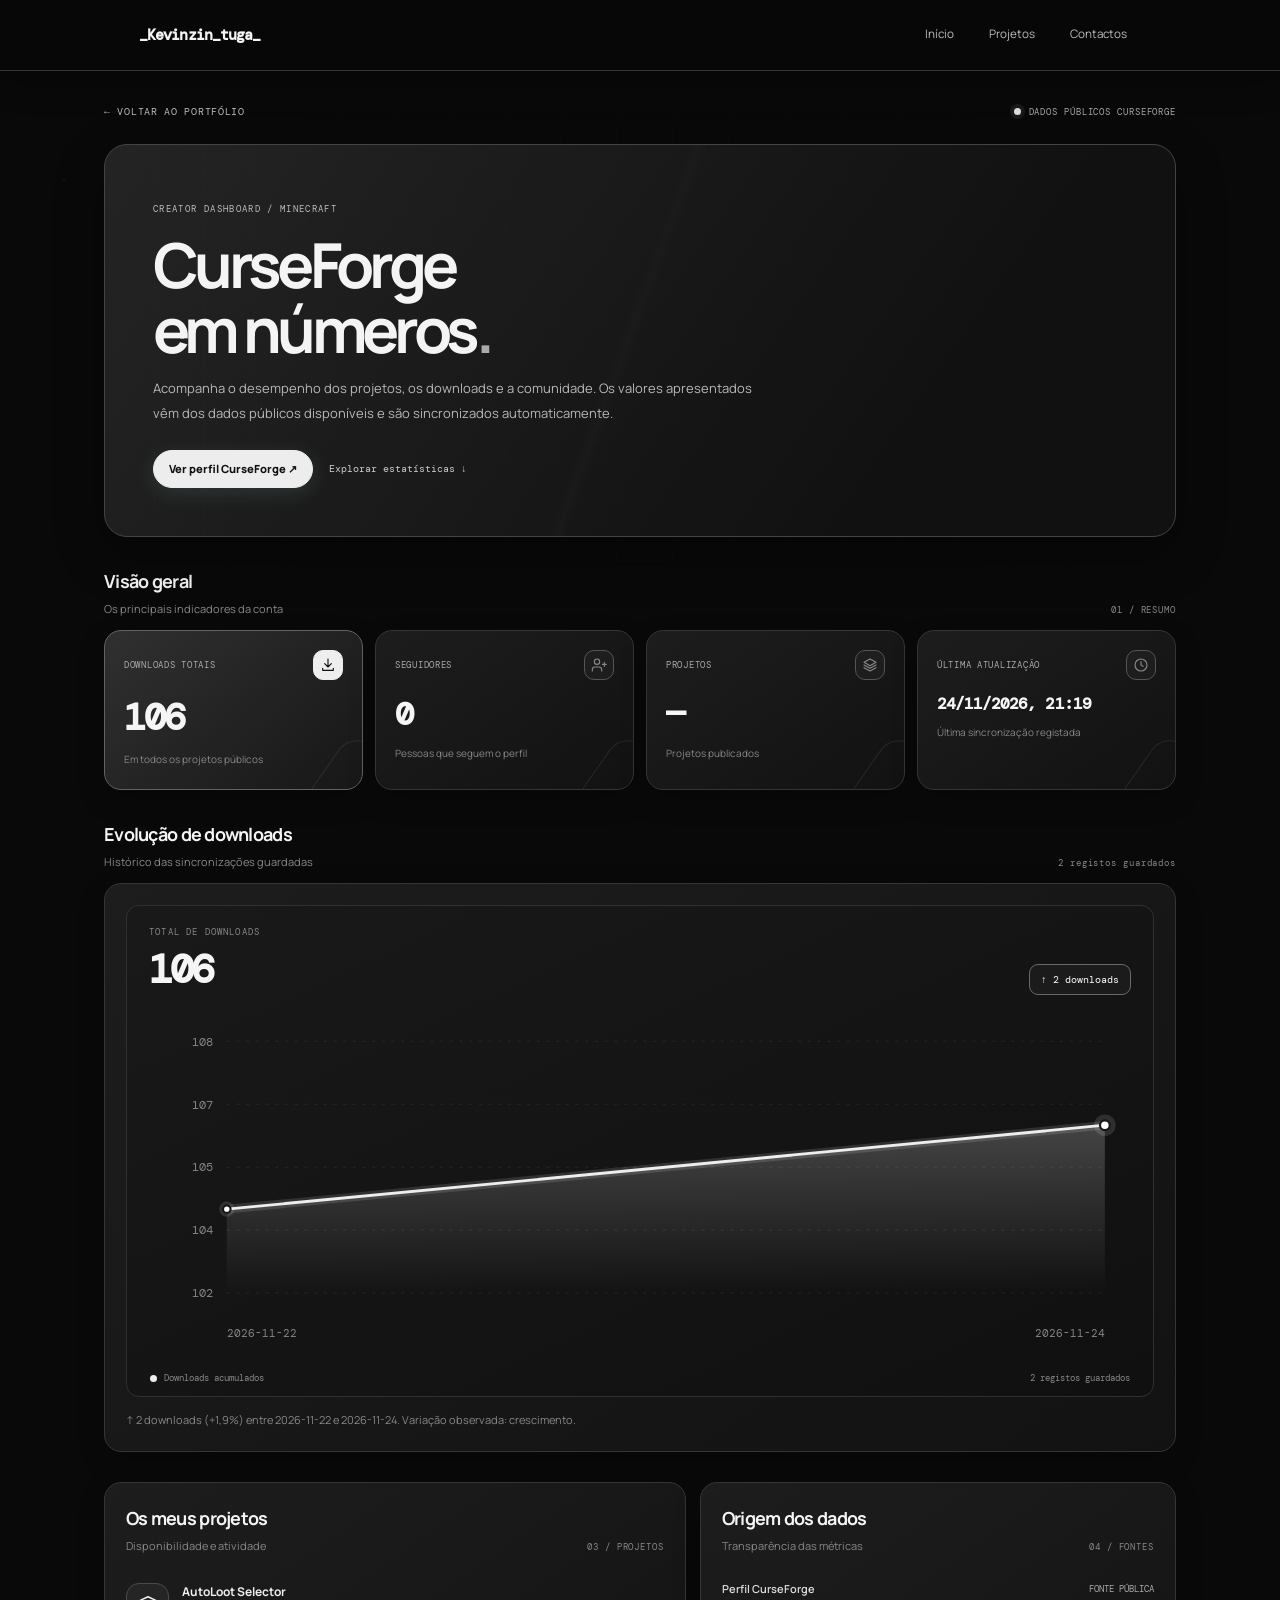
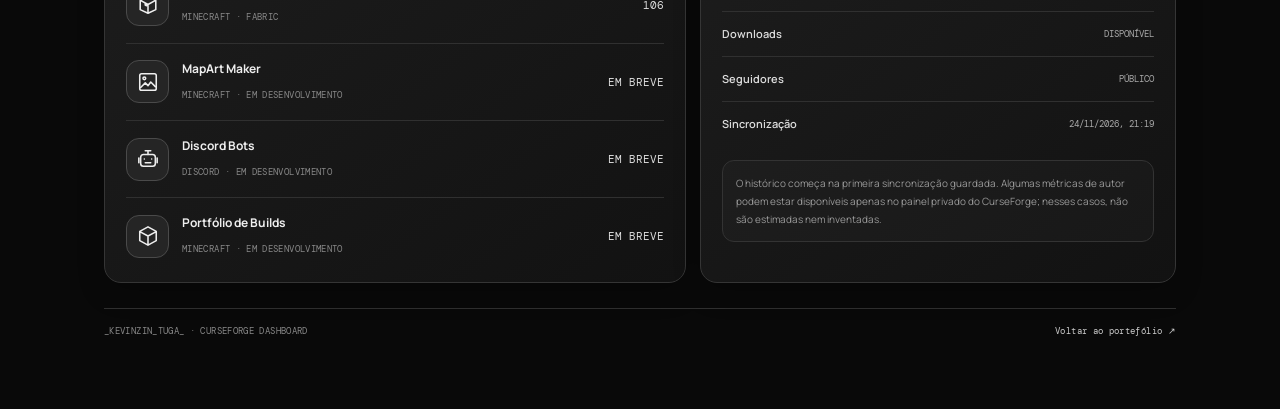
==== commit f16803a3: "Polish responsive downloads chart styling" ====
--- a/stats.html
+++ b/stats.html
@@ -80,6 +80,36 @@
 @media(max-width:560px){.stats-page{padding:23px 18px 52px}.stats-topbar{align-items:flex-start}.stats-live{font-size:8px}.stats-hero{border-radius:18px;padding:25px 21px}.stats-hero h1{font-size:clamp(35px,10vw,48px)}.stats-section{margin-top:25px}.stats-section-head{align-items:flex-start;flex-direction:column;gap:5px}.stats-panel{padding:16px}.stats-chart{height:220px}.metric-card{min-height:126px;padding:14px}.metric-card strong{font-size:23px}.metric-card.featured strong{font-size:27px}.metric-top small{font-size:8px}.metric-icon{width:27px;height:27px}.stats-footer{flex-direction:column}.stats-project{gap:10px}.stats-project-icon{width:38px;height:38px}}
 @media(max-width:360px){.metric-grid{gap:8px}.metric-card{padding:11px}.metric-card strong{font-size:20px}.metric-card.featured strong{font-size:23px}}
 @media(prefers-reduced-motion:reduce){.stats-page *{scroll-behavior:auto!important;animation:none!important;transition:none!important}}
+
+/* Downloads chart — clean, lightweight and responsive */
+.stats-chart{height:auto;min-height:310px;display:block;padding:18px 18px 12px;background:linear-gradient(155deg,#191919,#101010);text-align:left}
+.chart-headline{display:flex;justify-content:space-between;align-items:flex-end;gap:14px;padding:2px 4px 14px}
+.chart-headline>div{display:flex;flex-direction:column;gap:5px}
+.chart-eyebrow{font:9px var(--mono);letter-spacing:.13em;color:#888}
+.chart-headline strong{font:700 clamp(28px,4vw,40px) var(--mono);letter-spacing:-.07em;color:#f5f5f5}
+.chart-trend{font:10px var(--mono);padding:8px 11px;border:1px solid #414141;border-radius:9px;color:#ddd;background:#ffffff08;white-space:nowrap}
+.chart-trend.positive{border-color:#686868;color:#fff}
+.chart-trend.negative{color:#bbb}
+.downloads-svg{display:block;width:100%;height:auto;overflow:visible}
+.chart-grid-line{stroke:#ffffff12;stroke-width:1;stroke-dasharray:3 6}
+.chart-axis-label,.chart-date-label{fill:#858585;font:11px "DM Mono",monospace}
+.chart-date-label{font-size:10px}
+.chart-area{fill:url(#downloadsArea)}
+.chart-line-shadow{fill:none;stroke:#fff;stroke-opacity:.12;stroke-width:8;stroke-linecap:round;stroke-linejoin:round;filter:none}
+.chart-line{fill:none;stroke:#ededed;stroke-width:2.8;stroke-linecap:round;stroke-linejoin:round;vector-effect:non-scaling-stroke}
+.chart-point-halo{fill:#eee;fill-opacity:.13}
+.chart-point-core{fill:#fff;stroke:#171717;stroke-width:2}
+.chart-legend{display:flex;justify-content:space-between;gap:10px;flex-wrap:wrap;padding:8px 5px 0;color:#888;font:9px var(--mono)}
+.chart-legend span:first-child{display:flex;align-items:center;gap:7px}
+.chart-legend i{display:inline-block;width:7px;height:7px;border-radius:50%;background:#eee}
+.chart-empty,.chart-single{min-height:250px;display:flex;flex-direction:column;align-items:center;justify-content:center;gap:10px;text-align:center;color:#aaa}
+.chart-empty strong,.chart-single strong{font:700 30px var(--mono);color:#f2f2f2}
+.chart-empty small,.chart-single small{max-width:360px;color:#888;font-size:11px;line-height:1.7}
+.chart-single-label{font:9px var(--mono);letter-spacing:.15em;color:#888}
+.chart-single>span:not(.chart-single-label){font-size:11px;color:#aaa}
+@media(max-width:560px){.stats-chart{min-height:260px;padding:13px 9px 10px}.chart-headline strong{font-size:29px}.chart-trend{font-size:9px;padding:7px 8px}.chart-axis-label{font-size:10px}.chart-date-label{font-size:9px}.chart-legend{font-size:8px}}
+@media(prefers-reduced-motion:reduce){.chart-point-group *{animation:none!important;transition:none!important}}
+
 </style>
 </head>
 <body>
